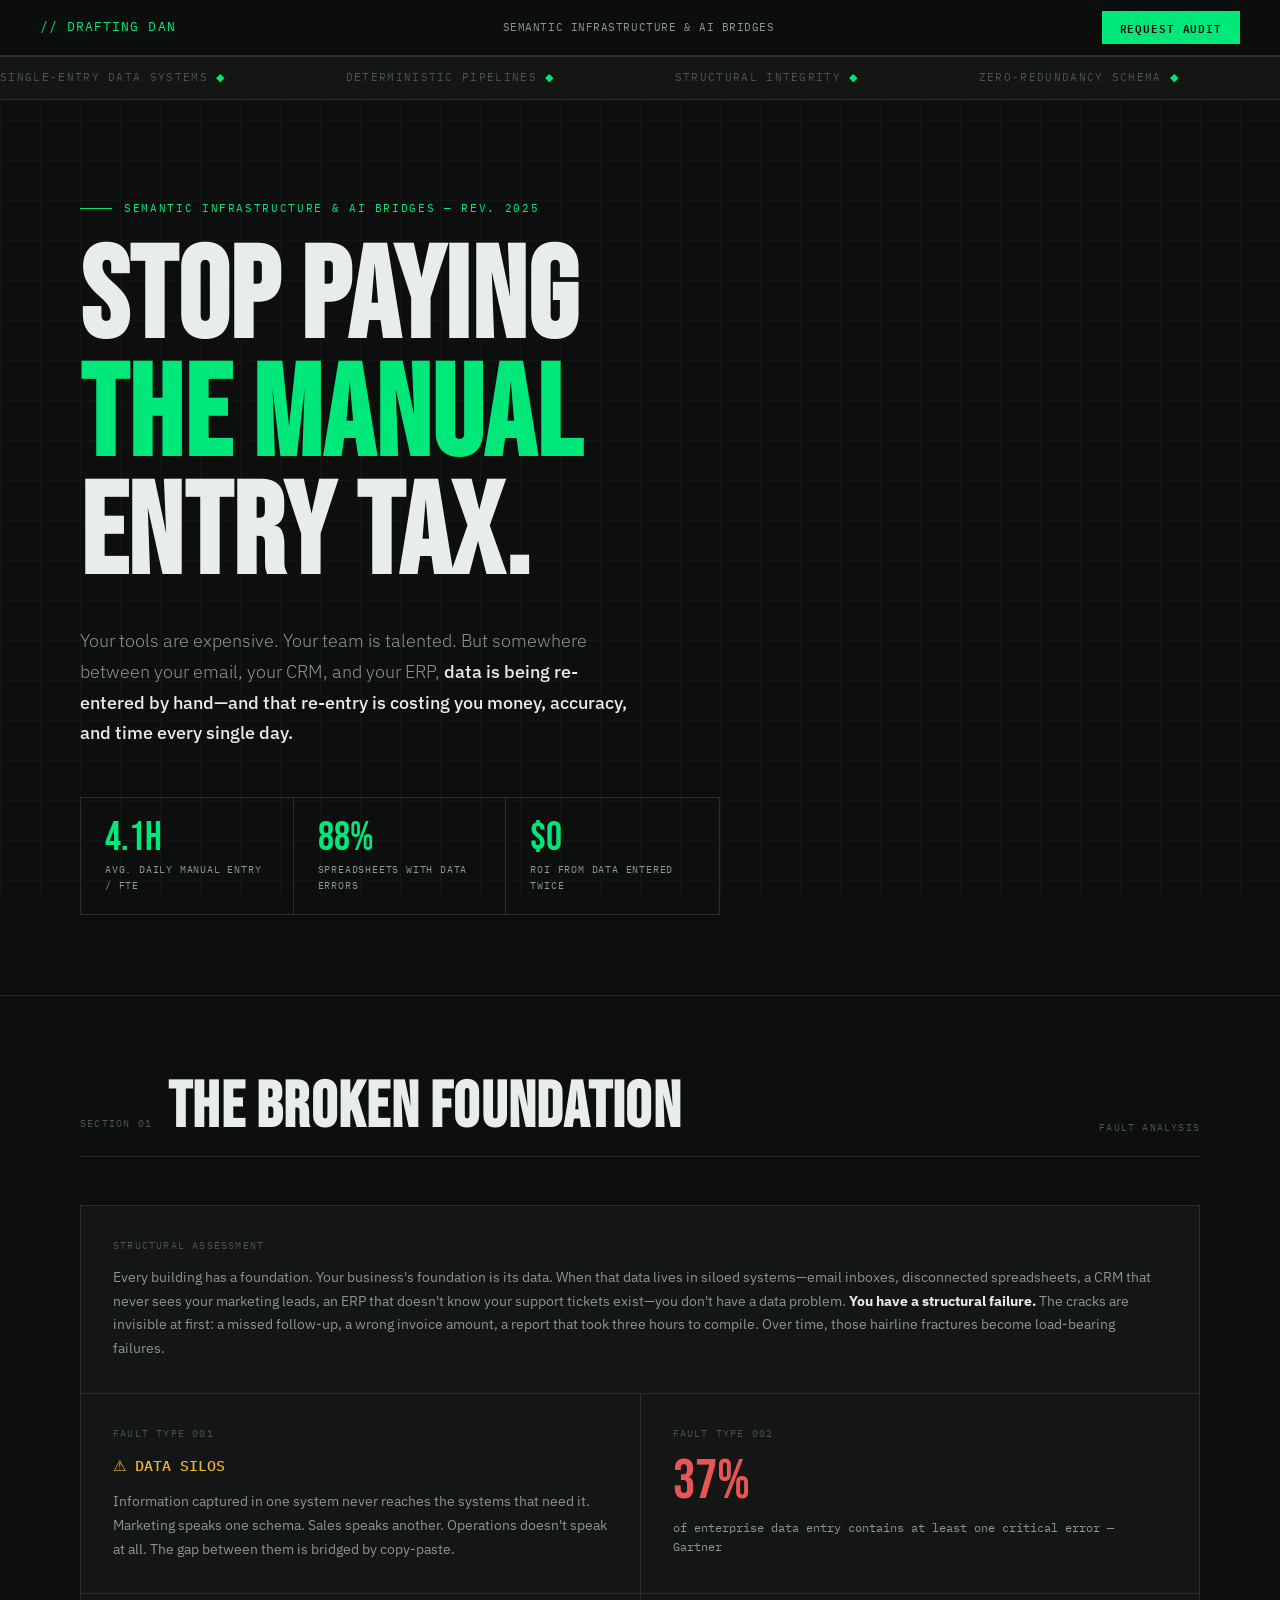
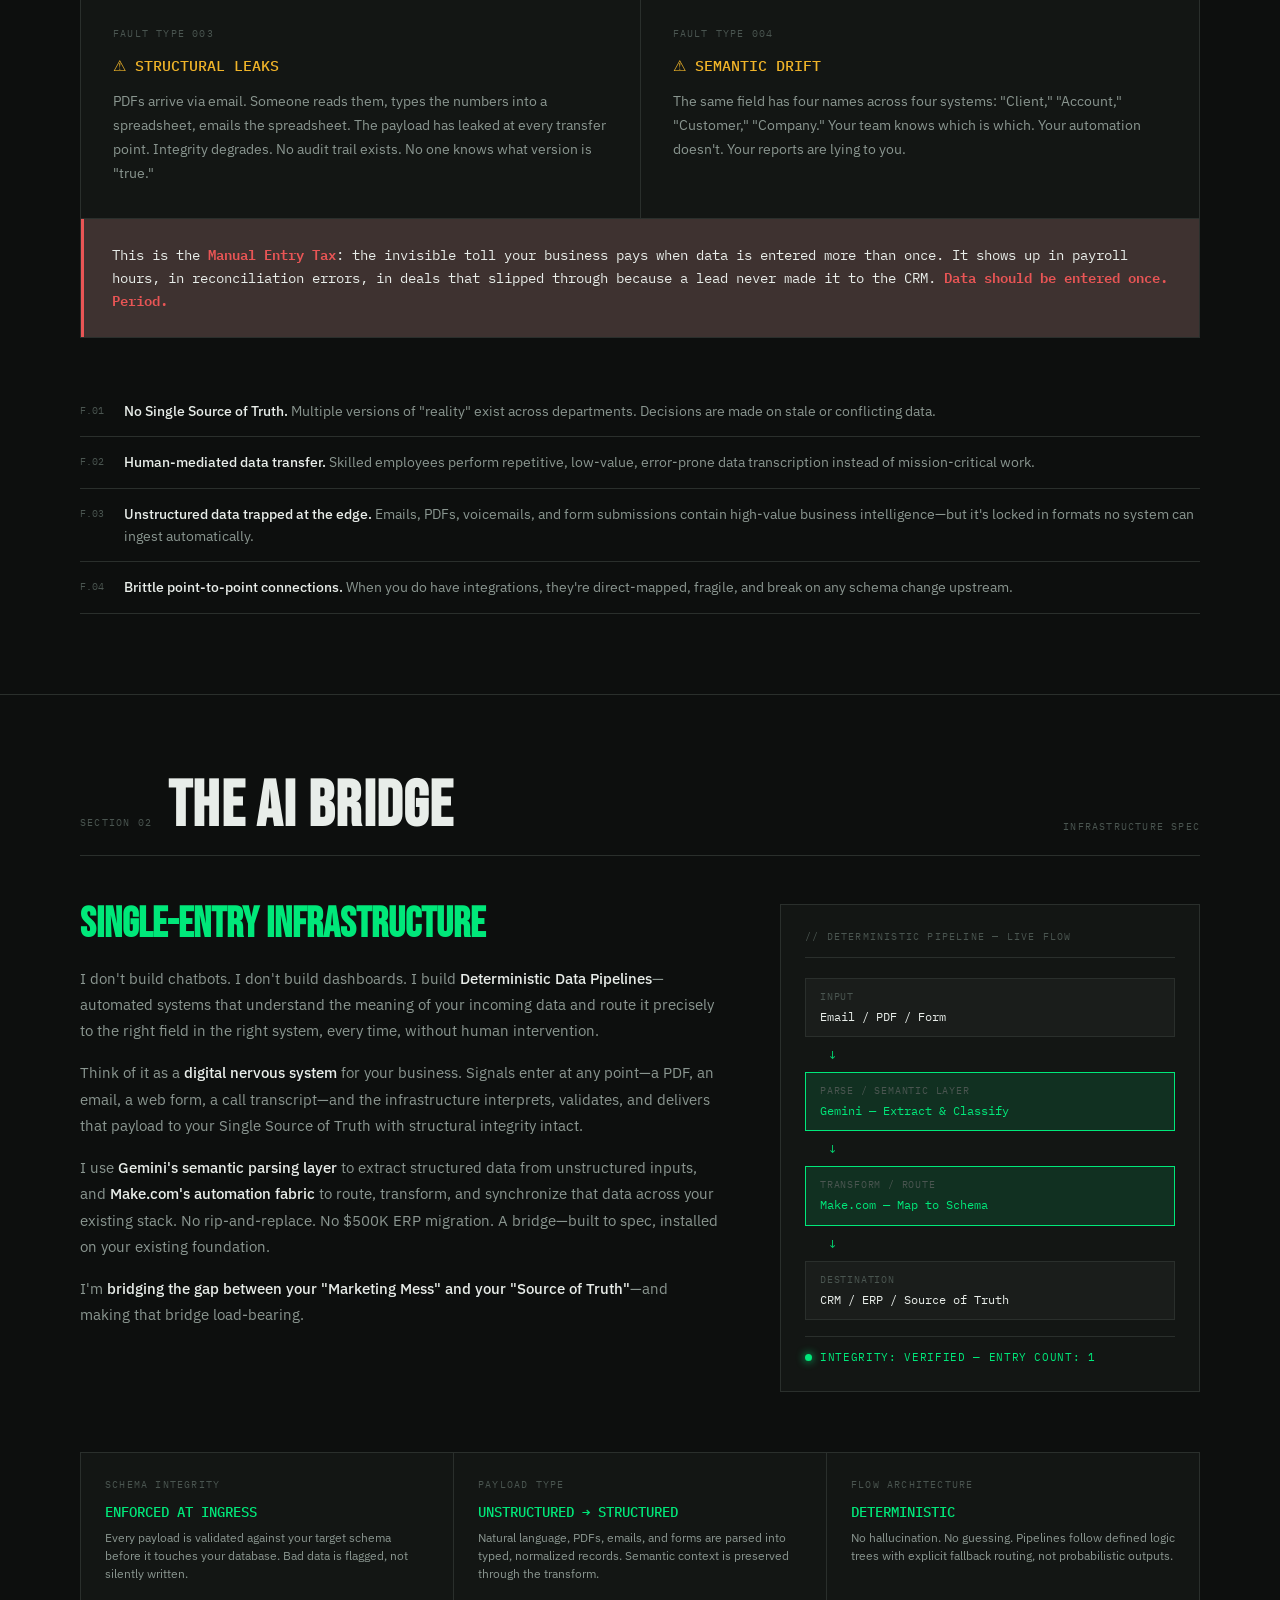
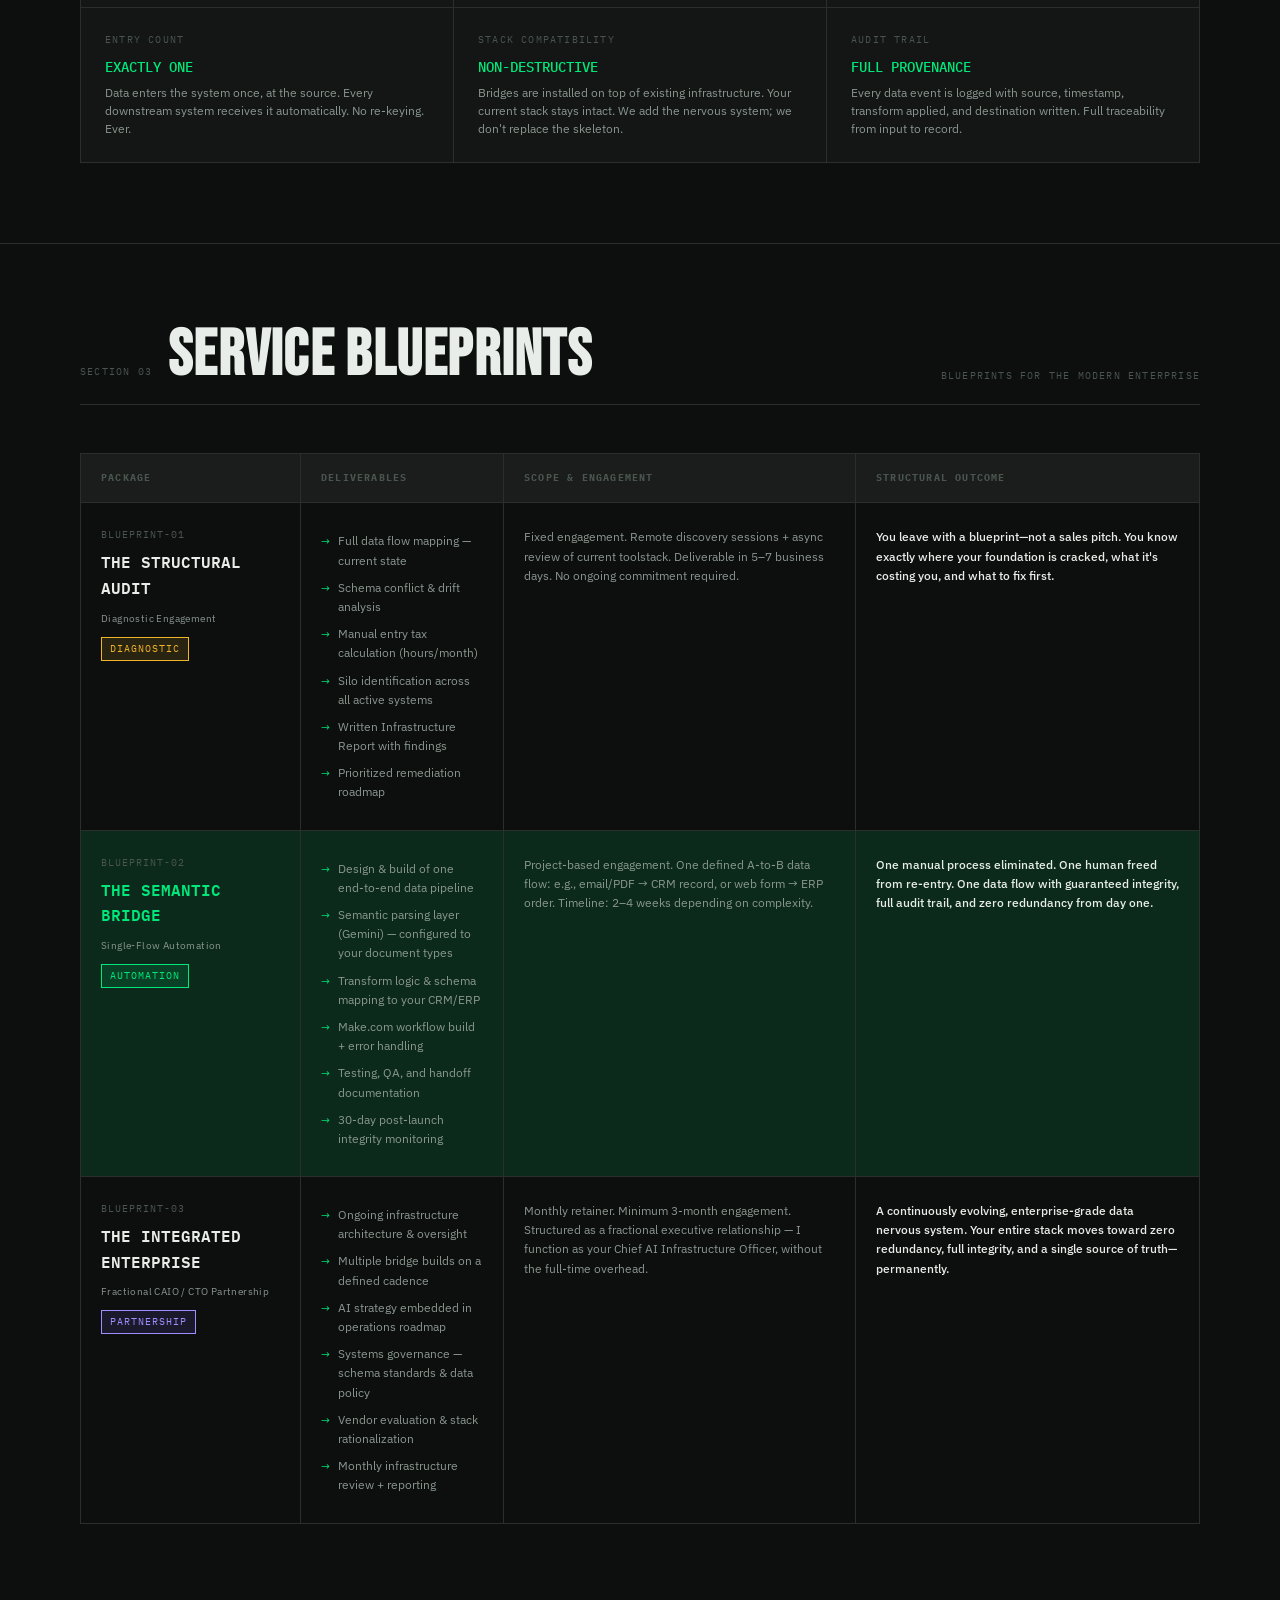
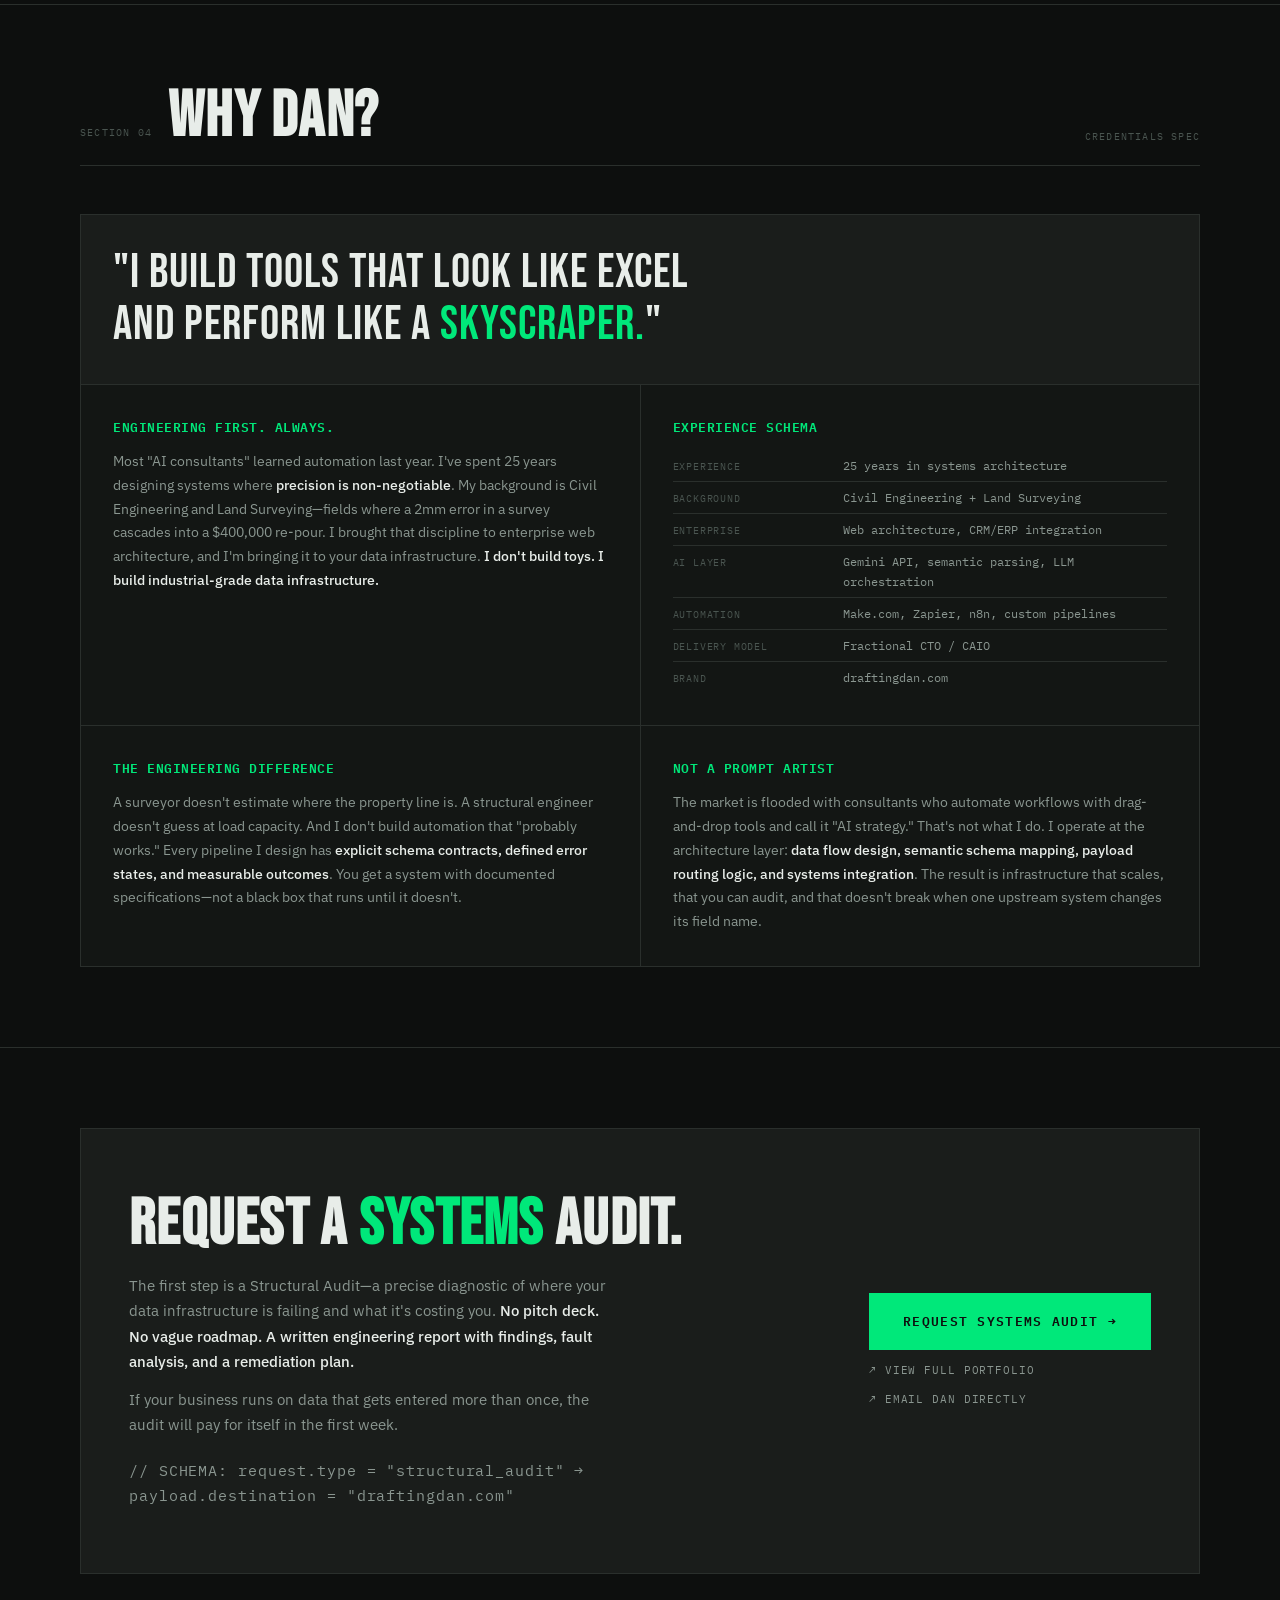
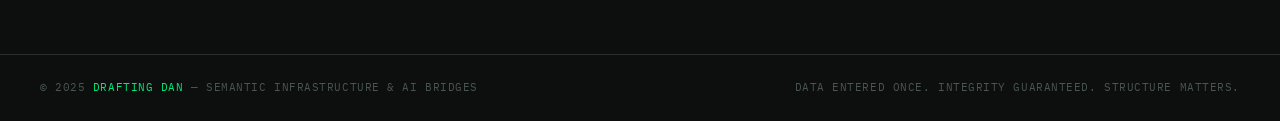
==== ai-bridge/index.html @ 6a518f67 "Added ai bridges page" ====
<!DOCTYPE html>
<html lang="en">

<head>
  <meta charset="UTF-8">
  <meta name="viewport" content="width=device-width, initial-scale=1.0">
  <title>Semantic Infrastructure & AI Bridges — Drafting Dan</title>
  <link rel="preconnect" href="https://fonts.googleapis.com">
  <link
    href="https://fonts.googleapis.com/css2?family=IBM+Plex+Mono:wght@300;400;500;600&family=IBM+Plex+Sans:wght@300;400;500;700&family=Bebas+Neue&display=swap"
    rel="stylesheet">
  <style>
    :root {
      --bg: #0d0f0e;
      --surface: #131614;
      --surface-2: #1a1d1b;
      --border: #2a2f2c;
      --border-bright: #3d4540;
      --ink: #e8ede9;
      --ink-muted: #8a9690;
      --ink-dim: #4a5550;
      --accent: #00e87a;
      --accent-dim: rgba(0, 232, 122, 0.12);
      --accent-mid: rgba(0, 232, 122, 0.25);
      --warn: #f0b429;
      --warn-dim: rgba(240, 180, 41, 0.12);
      --red: #e85555;
      --red-dim: rgba(232, 85, 85, 0.10);
      --grid-line: rgba(42, 47, 44, 0.6);
      --mono: 'IBM Plex Mono', monospace;
      --sans: 'IBM Plex Sans', sans-serif;
      --display: 'Bebas Neue', sans-serif;
    }

    *,
    *::before,
    *::after {
      box-sizing: border-box;
      margin: 0;
      padding: 0;
    }

    html {
      scroll-behavior: smooth;
    }

    body {
      background: var(--bg);
      color: var(--ink);
      font-family: var(--sans);
      font-size: 15px;
      line-height: 1.6;
      overflow-x: hidden;
    }

    /* Grid background */
    body::before {
      content: '';
      position: fixed;
      inset: 0;
      background-image:
        linear-gradient(var(--grid-line) 1px, transparent 1px),
        linear-gradient(90deg, var(--grid-line) 1px, transparent 1px);
      background-size: 40px 40px;
      pointer-events: none;
      z-index: 0;
      opacity: 0.4;
    }

    * {
      position: relative;
      z-index: 1;
    }

    /* NAV */
    nav {
      border-bottom: 1px solid var(--border);
      padding: 0 40px;
      height: 56px;
      display: flex;
      align-items: center;
      justify-content: space-between;
      background: rgba(13, 15, 14, 0.95);
      backdrop-filter: blur(8px);
      position: sticky;
      top: 0;
      z-index: 100;
    }

    .nav-logo {
      font-family: var(--mono);
      font-size: 13px;
      color: var(--accent);
      letter-spacing: 0.08em;
      text-decoration: none;
    }

    .nav-tag {
      font-family: var(--mono);
      font-size: 11px;
      color: var(--ink-muted);
      letter-spacing: 0.05em;
    }

    .nav-cta {
      font-family: var(--mono);
      font-size: 11px;
      font-weight: 600;
      color: var(--bg);
      background: var(--accent);
      padding: 8px 18px;
      text-decoration: none;
      letter-spacing: 0.08em;
      transition: opacity 0.2s;
    }

    .nav-cta:hover {
      opacity: 0.85;
    }

    /* HERO */
    .hero {
      padding: 100px 40px 80px;
      max-width: 1200px;
      margin: 0 auto;
    }

    .hero-eyebrow {
      font-family: var(--mono);
      font-size: 11px;
      color: var(--accent);
      letter-spacing: 0.15em;
      text-transform: uppercase;
      margin-bottom: 24px;
      display: flex;
      align-items: center;
      gap: 12px;
    }

    .hero-eyebrow::before {
      content: '';
      width: 32px;
      height: 1px;
      background: var(--accent);
    }

    .hero-headline {
      font-family: var(--display);
      font-size: clamp(72px, 10vw, 140px);
      line-height: 0.92;
      letter-spacing: 0.01em;
      color: var(--ink);
      margin-bottom: 32px;
    }

    .hero-headline .accent-line {
      color: var(--accent);
      display: block;
    }

    .hero-sub {
      font-family: var(--sans);
      font-size: 18px;
      font-weight: 300;
      color: var(--ink-muted);
      max-width: 560px;
      line-height: 1.7;
      margin-bottom: 48px;
    }

    .hero-sub strong {
      color: var(--ink);
      font-weight: 500;
    }

    .hero-data-strip {
      display: grid;
      grid-template-columns: repeat(3, 1fr);
      border: 1px solid var(--border);
      max-width: 640px;
    }

    .hero-stat {
      padding: 20px 24px;
      border-right: 1px solid var(--border);
    }

    .hero-stat:last-child {
      border-right: none;
    }

    .hero-stat-val {
      font-family: var(--display);
      font-size: 40px;
      color: var(--accent);
      line-height: 1;
      margin-bottom: 4px;
    }

    .hero-stat-label {
      font-family: var(--mono);
      font-size: 10px;
      color: var(--ink-muted);
      letter-spacing: 0.08em;
      text-transform: uppercase;
    }

    /* SECTION HEADERS */
    .section-header {
      display: flex;
      align-items: baseline;
      gap: 16px;
      margin-bottom: 48px;
      padding-bottom: 16px;
      border-bottom: 1px solid var(--border);
    }

    .section-tag {
      font-family: var(--mono);
      font-size: 10px;
      color: var(--ink-dim);
      letter-spacing: 0.12em;
      text-transform: uppercase;
      white-space: nowrap;
    }

    .section-title {
      font-family: var(--display);
      font-size: clamp(36px, 5vw, 64px);
      letter-spacing: 0.02em;
      color: var(--ink);
      line-height: 1;
    }

    /* CONTAINER */
    .container {
      max-width: 1200px;
      margin: 0 auto;
      padding: 80px 40px;
    }

    /* PROBLEM SECTION */
    .problem-grid {
      display: grid;
      grid-template-columns: 1fr 1fr;
      gap: 1px;
      background: var(--border);
      border: 1px solid var(--border);
      margin-bottom: 48px;
    }

    .problem-cell {
      background: var(--surface);
      padding: 32px;
    }

    .problem-cell.full-width {
      grid-column: span 2;
    }

    .cell-label {
      font-family: var(--mono);
      font-size: 10px;
      color: var(--ink-dim);
      letter-spacing: 0.12em;
      text-transform: uppercase;
      margin-bottom: 12px;
    }

    .problem-cell h3 {
      font-family: var(--mono);
      font-size: 15px;
      font-weight: 500;
      color: var(--warn);
      margin-bottom: 12px;
    }

    .problem-cell p {
      font-size: 14px;
      color: var(--ink-muted);
      line-height: 1.7;
    }

    .crack-stat {
      font-family: var(--display);
      font-size: 56px;
      color: var(--red);
      line-height: 1;
      margin-bottom: 8px;
    }

    .crack-desc {
      font-family: var(--mono);
      font-size: 12px;
      color: var(--ink-muted);
    }

    .tax-callout {
      background: var(--red-dim);
      border-left: 3px solid var(--red);
      padding: 24px 28px;
      margin-top: 0;
    }

    .tax-callout p {
      font-family: var(--mono);
      font-size: 14px;
      color: var(--ink);
      line-height: 1.6;
    }

    .tax-callout strong {
      color: var(--red);
      font-weight: 600;
    }

    /* FAULT LIST */
    .fault-list {
      display: flex;
      flex-direction: column;
      gap: 0;
    }

    .fault-item {
      display: grid;
      grid-template-columns: 32px 1fr;
      gap: 12px;
      align-items: start;
      padding: 14px 0;
      border-bottom: 1px solid var(--border);
    }

    .fault-index {
      font-family: var(--mono);
      font-size: 10px;
      color: var(--ink-dim);
      padding-top: 3px;
    }

    .fault-text {
      font-size: 14px;
      color: var(--ink-muted);
    }

    .fault-text strong {
      color: var(--ink);
      font-weight: 500;
    }

    /* SOLUTION SECTION */
    .solution-intro {
      display: grid;
      grid-template-columns: 1fr 420px;
      gap: 60px;
      align-items: start;
      margin-bottom: 60px;
    }

    .solution-intro-text h3 {
      font-family: var(--display);
      font-size: 42px;
      color: var(--accent);
      margin-bottom: 20px;
      line-height: 1;
    }

    .solution-intro-text p {
      font-size: 15px;
      color: var(--ink-muted);
      line-height: 1.75;
      margin-bottom: 16px;
    }

    .solution-intro-text p strong {
      color: var(--ink);
      font-weight: 500;
    }

    /* Pipeline diagram */
    .pipeline-diagram {
      border: 1px solid var(--border);
      background: var(--surface);
      padding: 24px;
    }

    .pipeline-header {
      font-family: var(--mono);
      font-size: 10px;
      color: var(--ink-dim);
      letter-spacing: 0.12em;
      text-transform: uppercase;
      margin-bottom: 20px;
      padding-bottom: 12px;
      border-bottom: 1px solid var(--border);
    }

    .pipeline-step {
      display: flex;
      align-items: center;
      gap: 0;
      margin-bottom: 8px;
    }

    .pipeline-node {
      background: var(--surface-2);
      border: 1px solid var(--border);
      padding: 10px 14px;
      flex: 1;
    }

    .pipeline-node-label {
      font-family: var(--mono);
      font-size: 10px;
      color: var(--ink-dim);
      letter-spacing: 0.08em;
      text-transform: uppercase;
      margin-bottom: 2px;
    }

    .pipeline-node-val {
      font-family: var(--mono);
      font-size: 12px;
      color: var(--ink);
    }

    .pipeline-node.active {
      border-color: var(--accent);
      background: var(--accent-dim);
    }

    .pipeline-node.active .pipeline-node-val {
      color: var(--accent);
    }

    .pipeline-arrow {
      font-family: var(--mono);
      font-size: 12px;
      color: var(--accent);
      padding: 0 8px;
      flex-shrink: 0;
    }

    .pipeline-status {
      margin-top: 16px;
      padding-top: 12px;
      border-top: 1px solid var(--border);
      display: flex;
      align-items: center;
      gap: 8px;
    }

    .status-dot {
      width: 7px;
      height: 7px;
      border-radius: 50%;
      background: var(--accent);
      box-shadow: 0 0 8px var(--accent);
      animation: pulse 2s infinite;
    }

    @keyframes pulse {

      0%,
      100% {
        opacity: 1;
      }

      50% {
        opacity: 0.4;
      }
    }

    .status-text {
      font-family: var(--mono);
      font-size: 11px;
      color: var(--accent);
      letter-spacing: 0.06em;
    }

    /* Tech specs grid */
    .tech-specs {
      display: grid;
      grid-template-columns: repeat(3, 1fr);
      gap: 1px;
      background: var(--border);
      border: 1px solid var(--border);
      margin-top: 40px;
    }

    .spec-cell {
      background: var(--surface);
      padding: 24px;
    }

    .spec-cell-label {
      font-family: var(--mono);
      font-size: 10px;
      color: var(--ink-dim);
      letter-spacing: 0.12em;
      text-transform: uppercase;
      margin-bottom: 8px;
    }

    .spec-cell-val {
      font-family: var(--mono);
      font-size: 14px;
      color: var(--accent);
      margin-bottom: 6px;
      font-weight: 500;
    }

    .spec-cell-desc {
      font-size: 12px;
      color: var(--ink-muted);
      line-height: 1.5;
    }

    /* PACKAGES */
    .packages-table {
      border: 1px solid var(--border);
      width: 100%;
      border-collapse: collapse;
      font-family: var(--mono);
    }

    .packages-thead th {
      background: var(--surface-2);
      padding: 16px 20px;
      text-align: left;
      font-size: 10px;
      letter-spacing: 0.12em;
      text-transform: uppercase;
      color: var(--ink-dim);
      border-bottom: 1px solid var(--border);
      border-right: 1px solid var(--border);
      white-space: nowrap;
    }

    .packages-thead th:last-child {
      border-right: none;
    }

    .pkg-row {
      border-bottom: 1px solid var(--border);
      vertical-align: top;
    }

    .pkg-row:last-child {
      border-bottom: none;
    }

    .pkg-cell {
      padding: 24px 20px;
      border-right: 1px solid var(--border);
      vertical-align: top;
    }

    .pkg-cell:last-child {
      border-right: none;
    }

    .pkg-id {
      font-size: 10px;
      color: var(--ink-dim);
      letter-spacing: 0.1em;
      display: block;
      margin-bottom: 6px;
    }

    .pkg-name {
      font-size: 16px;
      font-weight: 600;
      color: var(--ink);
      display: block;
      margin-bottom: 4px;
    }

    .pkg-subtitle {
      font-size: 10px;
      color: var(--ink-muted);
      font-family: var(--sans);
      letter-spacing: 0.04em;
    }

    .pkg-deliverable {
      font-size: 12px;
      color: var(--ink-muted);
      font-family: var(--sans);
      line-height: 1.6;
    }

    .pkg-deliverable ul {
      list-style: none;
      padding: 0;
    }

    .pkg-deliverable li {
      padding: 4px 0;
      display: flex;
      align-items: baseline;
      gap: 8px;
    }

    .pkg-deliverable li::before {
      content: '→';
      color: var(--accent);
      font-size: 11px;
      flex-shrink: 0;
    }

    .pkg-scope {
      font-size: 12px;
      color: var(--ink-muted);
      font-family: var(--sans);
    }

    .pkg-outcome {
      font-size: 12px;
      color: var(--ink);
      font-family: var(--sans);
      line-height: 1.6;
      font-weight: 500;
    }

    .badge-tier {
      display: inline-block;
      font-size: 10px;
      letter-spacing: 0.1em;
      padding: 3px 8px;
      text-transform: uppercase;
      margin-top: 8px;
    }

    .badge-audit {
      background: var(--warn-dim);
      color: var(--warn);
      border: 1px solid var(--warn);
    }

    .badge-bridge {
      background: var(--accent-dim);
      color: var(--accent);
      border: 1px solid var(--accent);
    }

    .badge-enterprise {
      background: rgba(120, 100, 255, 0.12);
      color: #9d8fff;
      border: 1px solid #9d8fff;
    }

    .pkg-row.highlight-row .pkg-cell {
      background: var(--accent-dim);
    }

    .pkg-row.highlight-row .pkg-name {
      color: var(--accent);
    }

    /* WHY DAN */
    .why-dan-grid {
      display: grid;
      grid-template-columns: 1fr 1fr;
      gap: 1px;
      background: var(--border);
      border: 1px solid var(--border);
      margin-top: 48px;
    }

    .why-cell {
      background: var(--surface);
      padding: 32px;
    }

    .why-cell.wide {
      grid-column: span 2;
      background: var(--surface-2);
    }

    .why-cell h3 {
      font-family: var(--mono);
      font-size: 13px;
      font-weight: 600;
      color: var(--accent);
      margin-bottom: 12px;
      letter-spacing: 0.04em;
    }

    .why-cell p {
      font-size: 14px;
      color: var(--ink-muted);
      line-height: 1.7;
    }

    .why-cell p strong {
      color: var(--ink);
      font-weight: 500;
    }

    .why-cell.wide blockquote {
      font-family: var(--display);
      font-size: clamp(28px, 4vw, 48px);
      color: var(--ink);
      line-height: 1.1;
      letter-spacing: 0.02em;
    }

    .why-cell.wide blockquote span {
      color: var(--accent);
    }

    .credentials-list {
      list-style: none;
      padding: 0;
      margin-top: 8px;
    }

    .credentials-list li {
      font-family: var(--mono);
      font-size: 12px;
      color: var(--ink-muted);
      padding: 6px 0;
      border-bottom: 1px solid var(--border);
      display: flex;
      gap: 10px;
      align-items: baseline;
    }

    .credentials-list li:last-child {
      border-bottom: none;
    }

    .cred-key {
      color: var(--ink-dim);
      width: 160px;
      flex-shrink: 0;
      font-size: 10px;
      letter-spacing: 0.08em;
      text-transform: uppercase;
    }

    /* CTA */
    .cta-section {
      background: var(--surface-2);
      border: 1px solid var(--border);
      padding: 64px 48px;
      display: grid;
      grid-template-columns: 1fr auto;
      gap: 40px;
      align-items: center;
      margin-top: 0;
    }

    .cta-section h2 {
      font-family: var(--display);
      font-size: clamp(40px, 5vw, 72px);
      color: var(--ink);
      line-height: 1;
      letter-spacing: 0.02em;
      margin-bottom: 16px;
    }

    .cta-section h2 span {
      color: var(--accent);
    }

    .cta-section p {
      font-size: 15px;
      color: var(--ink-muted);
      max-width: 480px;
      line-height: 1.7;
    }

    .cta-section p strong {
      color: var(--ink);
      font-weight: 500;
    }

    .cta-block {
      display: flex;
      flex-direction: column;
      gap: 12px;
      align-items: flex-start;
      flex-shrink: 0;
    }

    .btn-primary {
      font-family: var(--mono);
      font-size: 13px;
      font-weight: 600;
      letter-spacing: 0.1em;
      text-transform: uppercase;
      color: var(--bg);
      background: var(--accent);
      padding: 16px 32px;
      text-decoration: none;
      display: inline-block;
      border: 2px solid var(--accent);
      transition: all 0.2s;
      white-space: nowrap;
    }

    .btn-primary:hover {
      background: transparent;
      color: var(--accent);
    }

    .btn-secondary {
      font-family: var(--mono);
      font-size: 11px;
      color: var(--ink-muted);
      text-decoration: none;
      letter-spacing: 0.08em;
      display: flex;
      align-items: center;
      gap: 6px;
      transition: color 0.2s;
    }

    .btn-secondary:hover {
      color: var(--ink);
    }

    .cta-schema {
      font-family: var(--mono);
      font-size: 10px;
      color: var(--ink-dim);
      letter-spacing: 0.06em;
      margin-top: 8px;
    }

    /* FOOTER */
    footer {
      border-top: 1px solid var(--border);
      padding: 24px 40px;
      display: flex;
      justify-content: space-between;
      align-items: center;
    }

    footer p {
      font-family: var(--mono);
      font-size: 11px;
      color: var(--ink-dim);
      letter-spacing: 0.05em;
    }

    footer a {
      color: var(--accent);
      text-decoration: none;
    }

    /* DIVIDER */
    .rule {
      border: none;
      border-top: 1px solid var(--border);
      margin: 0;
    }

    /* SECTION accent mark */
    .section-num {
      font-family: var(--mono);
      font-size: 10px;
      color: var(--ink-dim);
      letter-spacing: 0.12em;
      position: absolute;
      right: 0;
      bottom: 20px;
    }

    /* MARQUEE */
    .marquee-wrap {
      border-top: 1px solid var(--border);
      border-bottom: 1px solid var(--border);
      overflow: hidden;
      padding: 12px 0;
      background: var(--surface);
    }

    .marquee-track {
      display: flex;
      gap: 60px;
      animation: marquee 24s linear infinite;
      white-space: nowrap;
    }

    .marquee-item {
      font-family: var(--mono);
      font-size: 11px;
      color: var(--ink-dim);
      letter-spacing: 0.12em;
      text-transform: uppercase;
      flex-shrink: 0;
    }

    .marquee-item span {
      color: var(--accent);
      margin-right: 60px;
    }

    @keyframes marquee {
      0% {
        transform: translateX(0);
      }

      100% {
        transform: translateX(-50%);
      }
    }

    /* RESPONSIVE */
    @media (max-width: 900px) {
      nav {
        padding: 0 20px;
      }

      .hero {
        padding: 60px 20px 60px;
      }

      .container {
        padding: 60px 20px;
      }

      .hero-headline {
        font-size: 72px;
      }

      .problem-grid {
        grid-template-columns: 1fr;
      }

      .problem-cell.full-width {
        grid-column: span 1;
      }

      .solution-intro {
        grid-template-columns: 1fr;
      }

      .tech-specs {
        grid-template-columns: 1fr;
      }

      .why-dan-grid {
        grid-template-columns: 1fr;
      }

      .why-cell.wide {
        grid-column: span 1;
      }

      .cta-section {
        grid-template-columns: 1fr;
      }

      .packages-table {
        font-size: 11px;
      }

      .pkg-cell {
        padding: 16px 12px;
      }

      footer {
        flex-direction: column;
        gap: 8px;
        text-align: center;
      }

      .hero-data-strip {
        grid-template-columns: 1fr;
      }

      .hero-stat {
        border-right: none;
        border-bottom: 1px solid var(--border);
      }

      .hero-stat:last-child {
        border-bottom: none;
      }
    }

    /* Entry animations */
    .fade-in {
      opacity: 0;
      transform: translateY(16px);
      animation: fadeUp 0.6s ease forwards;
    }

    @keyframes fadeUp {
      to {
        opacity: 1;
        transform: translateY(0);
      }
    }

    .delay-1 {
      animation-delay: 0.1s;
    }

    .delay-2 {
      animation-delay: 0.2s;
    }

    .delay-3 {
      animation-delay: 0.3s;
    }

    .delay-4 {
      animation-delay: 0.4s;
    }
  </style>
</head>

<body>

  <!-- NAV -->
  <nav>
    <a href="https://www.draftingdan.com" class="nav-logo">// DRAFTING DAN</a>
    <span class="nav-tag">SEMANTIC INFRASTRUCTURE &amp; AI BRIDGES</span>
    <a href="#audit" class="nav-cta">REQUEST AUDIT</a>
  </nav>

  <!-- MARQUEE -->
  <div class="marquee-wrap">
    <div class="marquee-track">
      <span class="marquee-item">SINGLE-ENTRY DATA SYSTEMS <span>◆</span></span>
      <span class="marquee-item">DETERMINISTIC PIPELINES <span>◆</span></span>
      <span class="marquee-item">STRUCTURAL INTEGRITY <span>◆</span></span>
      <span class="marquee-item">ZERO-REDUNDANCY SCHEMA <span>◆</span></span>
      <span class="marquee-item">AI BRIDGES <span>◆</span></span>
      <span class="marquee-item">PAYLOAD ROUTING <span>◆</span></span>
      <span class="marquee-item">BLUEPRINTS FOR THE MODERN ENTERPRISE <span>◆</span></span>
      <span class="marquee-item">SINGLE-ENTRY DATA SYSTEMS <span>◆</span></span>
      <span class="marquee-item">DETERMINISTIC PIPELINES <span>◆</span></span>
      <span class="marquee-item">STRUCTURAL INTEGRITY <span>◆</span></span>
      <span class="marquee-item">ZERO-REDUNDANCY SCHEMA <span>◆</span></span>
      <span class="marquee-item">AI BRIDGES <span>◆</span></span>
      <span class="marquee-item">PAYLOAD ROUTING <span>◆</span></span>
      <span class="marquee-item">BLUEPRINTS FOR THE MODERN ENTERPRISE <span>◆</span></span>
    </div>
  </div>

  <!-- HERO -->
  <section class="hero">
    <p class="hero-eyebrow fade-in">SEMANTIC INFRASTRUCTURE &amp; AI BRIDGES — REV. 2025</p>
    <h1 class="hero-headline fade-in delay-1">
      STOP PAYING<br>
      <span class="accent-line">THE MANUAL</span>
      ENTRY TAX.
    </h1>
    <p class="hero-sub fade-in delay-2">
      Your tools are expensive. Your team is talented. But somewhere between your email, your CRM, and your ERP,
      <strong>data is being re-entered by hand—and that re-entry is costing you money, accuracy, and time every single
        day.</strong>
    </p>
    <div class="hero-data-strip fade-in delay-3">
      <div class="hero-stat">
        <div class="hero-stat-val">4.1H</div>
        <div class="hero-stat-label">Avg. Daily Manual Entry / FTE</div>
      </div>
      <div class="hero-stat">
        <div class="hero-stat-val">88%</div>
        <div class="hero-stat-label">Spreadsheets with Data Errors</div>
      </div>
      <div class="hero-stat">
        <div class="hero-stat-val">$0</div>
        <div class="hero-stat-label">ROI from Data Entered Twice</div>
      </div>
    </div>
  </section>

  <hr class="rule">

  <!-- PROBLEM SECTION -->
  <section class="container">
    <div class="section-header">
      <span class="section-tag">SECTION 01</span>
      <h2 class="section-title">THE BROKEN FOUNDATION</h2>
      <span class="section-num">FAULT ANALYSIS</span>
    </div>

    <div class="problem-grid">
      <div class="problem-cell full-width">
        <div class="cell-label">STRUCTURAL ASSESSMENT</div>
        <p>Every building has a foundation. Your business's foundation is its data. When that data lives in siloed
          systems—email inboxes, disconnected spreadsheets, a CRM that never sees your marketing leads, an ERP that
          doesn't know your support tickets exist—you don't have a data problem. <strong style="color:var(--ink)">You
            have a structural failure.</strong> The cracks are invisible at first: a missed follow-up, a wrong invoice
          amount, a report that took three hours to compile. Over time, those hairline fractures become load-bearing
          failures.</p>
      </div>

      <div class="problem-cell">
        <div class="cell-label">FAULT TYPE 001</div>
        <h3>⚠ DATA SILOS</h3>
        <p>Information captured in one system never reaches the systems that need it. Marketing speaks one schema. Sales
          speaks another. Operations doesn't speak at all. The gap between them is bridged by copy-paste.</p>
      </div>

      <div class="problem-cell">
        <div class="cell-label">FAULT TYPE 002</div>
        <div class="crack-stat">37%</div>
        <div class="crack-desc">of enterprise data entry contains at least one critical error — Gartner</div>
      </div>

      <div class="problem-cell">
        <div class="cell-label">FAULT TYPE 003</div>
        <h3>⚠ STRUCTURAL LEAKS</h3>
        <p>PDFs arrive via email. Someone reads them, types the numbers into a spreadsheet, emails the spreadsheet. The
          payload has leaked at every transfer point. Integrity degrades. No audit trail exists. No one knows what
          version is "true."</p>
      </div>

      <div class="problem-cell">
        <div class="cell-label">FAULT TYPE 004</div>
        <h3>⚠ SEMANTIC DRIFT</h3>
        <p>The same field has four names across four systems: "Client," "Account," "Customer," "Company." Your team
          knows which is which. Your automation doesn't. Your reports are lying to you.</p>
      </div>

      <div class="problem-cell full-width tax-callout">
        <p>This is the <strong>Manual Entry Tax</strong>: the invisible toll your business pays when data is entered
          more than once. It shows up in payroll hours, in reconciliation errors, in deals that slipped through because
          a lead never made it to the CRM. <strong>Data should be entered once. Period.</strong></p>
      </div>
    </div>

    <div class="fault-list">
      <div class="fault-item">
        <span class="fault-index">F.01</span>
        <p class="fault-text"><strong>No Single Source of Truth.</strong> Multiple versions of "reality" exist across
          departments. Decisions are made on stale or conflicting data.</p>
      </div>
      <div class="fault-item">
        <span class="fault-index">F.02</span>
        <p class="fault-text"><strong>Human-mediated data transfer.</strong> Skilled employees perform repetitive,
          low-value, error-prone data transcription instead of mission-critical work.</p>
      </div>
      <div class="fault-item">
        <span class="fault-index">F.03</span>
        <p class="fault-text"><strong>Unstructured data trapped at the edge.</strong> Emails, PDFs, voicemails, and form
          submissions contain high-value business intelligence—but it's locked in formats no system can ingest
          automatically.</p>
      </div>
      <div class="fault-item">
        <span class="fault-index">F.04</span>
        <p class="fault-text"><strong>Brittle point-to-point connections.</strong> When you do have integrations,
          they're direct-mapped, fragile, and break on any schema change upstream.</p>
      </div>
    </div>
  </section>

  <hr class="rule">

  <!-- SOLUTION SECTION -->
  <section class="container">
    <div class="section-header">
      <span class="section-tag">SECTION 02</span>
      <h2 class="section-title">THE AI BRIDGE</h2>
      <span class="section-num">INFRASTRUCTURE SPEC</span>
    </div>

    <div class="solution-intro">
      <div class="solution-intro-text">
        <h3>SINGLE-ENTRY INFRASTRUCTURE</h3>
        <p>I don't build chatbots. I don't build dashboards. I build <strong>Deterministic Data
            Pipelines</strong>—automated systems that understand the meaning of your incoming data and route it
          precisely to the right field in the right system, every time, without human intervention.</p>
        <p>Think of it as a <strong>digital nervous system</strong> for your business. Signals enter at any point—a PDF,
          an email, a web form, a call transcript—and the infrastructure interprets, validates, and delivers that
          payload to your Single Source of Truth with structural integrity intact.</p>
        <p>I use <strong>Gemini's semantic parsing layer</strong> to extract structured data from unstructured inputs,
          and <strong>Make.com's automation fabric</strong> to route, transform, and synchronize that data across your
          existing stack. No rip-and-replace. No $500K ERP migration. A bridge—built to spec, installed on your existing
          foundation.</p>
        <p>I'm <strong>bridging the gap between your "Marketing Mess" and your "Source of Truth"</strong>—and making
          that bridge load-bearing.</p>
      </div>

      <div class="pipeline-diagram">
        <div class="pipeline-header">// DETERMINISTIC PIPELINE — LIVE FLOW</div>

        <div class="pipeline-step">
          <div class="pipeline-node">
            <div class="pipeline-node-label">INPUT</div>
            <div class="pipeline-node-val">Email / PDF / Form</div>
          </div>
        </div>
        <div class="pipeline-step">
          <div class="pipeline-arrow" style="padding-left:24px">↓</div>
        </div>
        <div class="pipeline-step">
          <div class="pipeline-node active">
            <div class="pipeline-node-label">PARSE / SEMANTIC LAYER</div>
            <div class="pipeline-node-val">Gemini — Extract &amp; Classify</div>
          </div>
        </div>
        <div class="pipeline-step">
          <div class="pipeline-arrow" style="padding-left:24px">↓</div>
        </div>
        <div class="pipeline-step">
          <div class="pipeline-node active">
            <div class="pipeline-node-label">TRANSFORM / ROUTE</div>
            <div class="pipeline-node-val">Make.com — Map to Schema</div>
          </div>
        </div>
        <div class="pipeline-step">
          <div class="pipeline-arrow" style="padding-left:24px">↓</div>
        </div>
        <div class="pipeline-step">
          <div class="pipeline-node">
            <div class="pipeline-node-label">DESTINATION</div>
            <div class="pipeline-node-val">CRM / ERP / Source of Truth</div>
          </div>
        </div>
        <div class="pipeline-status">
          <div class="status-dot"></div>
          <span class="status-text">INTEGRITY: VERIFIED — ENTRY COUNT: 1</span>
        </div>
      </div>
    </div>

    <div class="tech-specs">
      <div class="spec-cell">
        <div class="spec-cell-label">SCHEMA INTEGRITY</div>
        <div class="spec-cell-val">ENFORCED AT INGRESS</div>
        <div class="spec-cell-desc">Every payload is validated against your target schema before it touches your
          database. Bad data is flagged, not silently written.</div>
      </div>
      <div class="spec-cell">
        <div class="spec-cell-label">PAYLOAD TYPE</div>
        <div class="spec-cell-val">UNSTRUCTURED → STRUCTURED</div>
        <div class="spec-cell-desc">Natural language, PDFs, emails, and forms are parsed into typed, normalized records.
          Semantic context is preserved through the transform.</div>
      </div>
      <div class="spec-cell">
        <div class="spec-cell-label">FLOW ARCHITECTURE</div>
        <div class="spec-cell-val">DETERMINISTIC</div>
        <div class="spec-cell-desc">No hallucination. No guessing. Pipelines follow defined logic trees with explicit
          fallback routing, not probabilistic outputs.</div>
      </div>
      <div class="spec-cell">
        <div class="spec-cell-label">ENTRY COUNT</div>
        <div class="spec-cell-val" style="color:var(--accent)">EXACTLY ONE</div>
        <div class="spec-cell-desc">Data enters the system once, at the source. Every downstream system receives it
          automatically. No re-keying. Ever.</div>
      </div>
      <div class="spec-cell">
        <div class="spec-cell-label">STACK COMPATIBILITY</div>
        <div class="spec-cell-val">NON-DESTRUCTIVE</div>
        <div class="spec-cell-desc">Bridges are installed on top of existing infrastructure. Your current stack stays
          intact. We add the nervous system; we don't replace the skeleton.</div>
      </div>
      <div class="spec-cell">
        <div class="spec-cell-label">AUDIT TRAIL</div>
        <div class="spec-cell-val">FULL PROVENANCE</div>
        <div class="spec-cell-desc">Every data event is logged with source, timestamp, transform applied, and
          destination written. Full traceability from input to record.</div>
      </div>
    </div>
  </section>

  <hr class="rule">

  <!-- PACKAGES -->
  <section class="container">
    <div class="section-header">
      <span class="section-tag">SECTION 03</span>
      <h2 class="section-title">SERVICE BLUEPRINTS</h2>
      <span class="section-num">BLUEPRINTS FOR THE MODERN ENTERPRISE</span>
    </div>

    <table class="packages-table">
      <thead class="packages-thead">
        <tr>
          <th style="width:220px">PACKAGE</th>
          <th>DELIVERABLES</th>
          <th>SCOPE &amp; ENGAGEMENT</th>
          <th>STRUCTURAL OUTCOME</th>
        </tr>
      </thead>
      <tbody>

        <!-- Tier 1 -->
        <tr class="pkg-row">
          <td class="pkg-cell">
            <span class="pkg-id">BLUEPRINT-01</span>
            <span class="pkg-name">THE STRUCTURAL AUDIT</span>
            <span class="pkg-subtitle">Diagnostic Engagement</span>
            <div><span class="badge-tier badge-audit">DIAGNOSTIC</span></div>
          </td>
          <td class="pkg-cell">
            <div class="pkg-deliverable">
              <ul>
                <li>Full data flow mapping — current state</li>
                <li>Schema conflict &amp; drift analysis</li>
                <li>Manual entry tax calculation (hours/month)</li>
                <li>Silo identification across all active systems</li>
                <li>Written Infrastructure Report with findings</li>
                <li>Prioritized remediation roadmap</li>
              </ul>
            </div>
          </td>
          <td class="pkg-cell">
            <div class="pkg-scope">
              Fixed engagement. Remote discovery sessions + async review of current toolstack. Deliverable in 5–7
              business days. No ongoing commitment required.
            </div>
          </td>
          <td class="pkg-cell">
            <div class="pkg-outcome">
              You leave with a blueprint—not a sales pitch. You know exactly where your foundation is cracked, what it's
              costing you, and what to fix first.
            </div>
          </td>
        </tr>

        <!-- Tier 2 — highlighted -->
        <tr class="pkg-row highlight-row">
          <td class="pkg-cell">
            <span class="pkg-id">BLUEPRINT-02</span>
            <span class="pkg-name">THE SEMANTIC BRIDGE</span>
            <span class="pkg-subtitle">Single-Flow Automation</span>
            <div><span class="badge-tier badge-bridge">AUTOMATION</span></div>
          </td>
          <td class="pkg-cell">
            <div class="pkg-deliverable">
              <ul>
                <li>Design &amp; build of one end-to-end data pipeline</li>
                <li>Semantic parsing layer (Gemini) — configured to your document types</li>
                <li>Transform logic &amp; schema mapping to your CRM/ERP</li>
                <li>Make.com workflow build + error handling</li>
                <li>Testing, QA, and handoff documentation</li>
                <li>30-day post-launch integrity monitoring</li>
              </ul>
            </div>
          </td>
          <td class="pkg-cell">
            <div class="pkg-scope">
              Project-based engagement. One defined A-to-B data flow: e.g., email/PDF → CRM record, or web form → ERP
              order. Timeline: 2–4 weeks depending on complexity.
            </div>
          </td>
          <td class="pkg-cell">
            <div class="pkg-outcome">
              One manual process eliminated. One human freed from re-entry. One data flow with guaranteed integrity,
              full audit trail, and zero redundancy from day one.
            </div>
          </td>
        </tr>

        <!-- Tier 3 -->
        <tr class="pkg-row">
          <td class="pkg-cell">
            <span class="pkg-id">BLUEPRINT-03</span>
            <span class="pkg-name">THE INTEGRATED ENTERPRISE</span>
            <span class="pkg-subtitle">Fractional CAIO / CTO Partnership</span>
            <div><span class="badge-tier badge-enterprise">PARTNERSHIP</span></div>
          </td>
          <td class="pkg-cell">
            <div class="pkg-deliverable">
              <ul>
                <li>Ongoing infrastructure architecture &amp; oversight</li>
                <li>Multiple bridge builds on a defined cadence</li>
                <li>AI strategy embedded in operations roadmap</li>
                <li>Systems governance — schema standards &amp; data policy</li>
                <li>Vendor evaluation &amp; stack rationalization</li>
                <li>Monthly infrastructure review + reporting</li>
              </ul>
            </div>
          </td>
          <td class="pkg-cell">
            <div class="pkg-scope">
              Monthly retainer. Minimum 3-month engagement. Structured as a fractional executive relationship — I
              function as your Chief AI Infrastructure Officer, without the full-time overhead.
            </div>
          </td>
          <td class="pkg-cell">
            <div class="pkg-outcome">
              A continuously evolving, enterprise-grade data nervous system. Your entire stack moves toward zero
              redundancy, full integrity, and a single source of truth—permanently.
            </div>
          </td>
        </tr>

      </tbody>
    </table>
  </section>

  <hr class="rule">

  <!-- WHY DAN -->
  <section class="container">
    <div class="section-header">
      <span class="section-tag">SECTION 04</span>
      <h2 class="section-title">WHY DAN?</h2>
      <span class="section-num">CREDENTIALS SPEC</span>
    </div>

    <div class="why-dan-grid">
      <div class="why-cell wide">
        <blockquote>"I build tools that look like Excel<br>and perform like a <span>skyscraper.</span>"</blockquote>
      </div>

      <div class="why-cell">
        <h3>ENGINEERING FIRST. ALWAYS.</h3>
        <p>Most "AI consultants" learned automation last year. I've spent 25 years designing systems where
          <strong>precision is non-negotiable</strong>. My background is Civil Engineering and Land Surveying—fields
          where a 2mm error in a survey cascades into a $400,000 re-pour. I brought that discipline to enterprise web
          architecture, and I'm bringing it to your data infrastructure. <strong>I don't build toys. I build
            industrial-grade data infrastructure.</strong></p>
      </div>

      <div class="why-cell">
        <h3>EXPERIENCE SCHEMA</h3>
        <ul class="credentials-list">
          <li><span class="cred-key">EXPERIENCE</span> 25 years in systems architecture</li>
          <li><span class="cred-key">BACKGROUND</span> Civil Engineering + Land Surveying</li>
          <li><span class="cred-key">ENTERPRISE</span> Web architecture, CRM/ERP integration</li>
          <li><span class="cred-key">AI LAYER</span> Gemini API, semantic parsing, LLM orchestration</li>
          <li><span class="cred-key">AUTOMATION</span> Make.com, Zapier, n8n, custom pipelines</li>
          <li><span class="cred-key">DELIVERY MODEL</span> Fractional CTO / CAIO</li>
          <li><span class="cred-key">BRAND</span> draftingdan.com</li>
        </ul>
      </div>

      <div class="why-cell">
        <h3>THE ENGINEERING DIFFERENCE</h3>
        <p>A surveyor doesn't estimate where the property line is. A structural engineer doesn't guess at load capacity.
          And I don't build automation that "probably works." Every pipeline I design has <strong>explicit schema
            contracts, defined error states, and measurable outcomes</strong>. You get a system with documented
          specifications—not a black box that runs until it doesn't.</p>
      </div>

      <div class="why-cell">
        <h3>NOT A PROMPT ARTIST</h3>
        <p>The market is flooded with consultants who automate workflows with drag-and-drop tools and call it "AI
          strategy." That's not what I do. I operate at the architecture layer: <strong>data flow design, semantic
            schema mapping, payload routing logic, and systems integration</strong>. The result is infrastructure that
          scales, that you can audit, and that doesn't break when one upstream system changes its field name.</p>
      </div>
    </div>
  </section>

  <hr class="rule">

  <!-- CTA -->
  <section class="container" id="audit">
    <div class="cta-section">
      <div>
        <h2>REQUEST A <span>SYSTEMS</span> AUDIT.</h2>
        <p>The first step is a Structural Audit—a precise diagnostic of where your data infrastructure is failing and
          what it's costing you. <strong>No pitch deck. No vague roadmap. A written engineering report with findings,
            fault analysis, and a remediation plan.</strong></p>
        <p style="margin-top:12px">If your business runs on data that gets entered more than once, the audit will pay
          for itself in the first week.</p>
        <p class="cta-schema" style="margin-top:20px">// SCHEMA: request.type = "structural_audit" → payload.destination
          = "draftingdan.com"</p>
      </div>
      <div class="cta-block">
        <a href="mailto:inquiry@draftingdan.com" class="btn-primary">REQUEST SYSTEMS AUDIT →</a>
        <a href="https://www.draftingdan.com" class="btn-secondary">↗ VIEW FULL PORTFOLIO</a>
        <a href="mailto:daniel@draftingdan.com" class="btn-secondary">↗ EMAIL DAN DIRECTLY</a>
      </div>
    </div>
  </section>

  <!-- FOOTER -->
  <footer>
    <p>© 2025 <a href="https://www.draftingdan.com">DRAFTING DAN</a> — SEMANTIC INFRASTRUCTURE &amp; AI BRIDGES</p>
    <p>DATA ENTERED ONCE. INTEGRITY GUARANTEED. STRUCTURE MATTERS.</p>
  </footer>

</body>

</html>
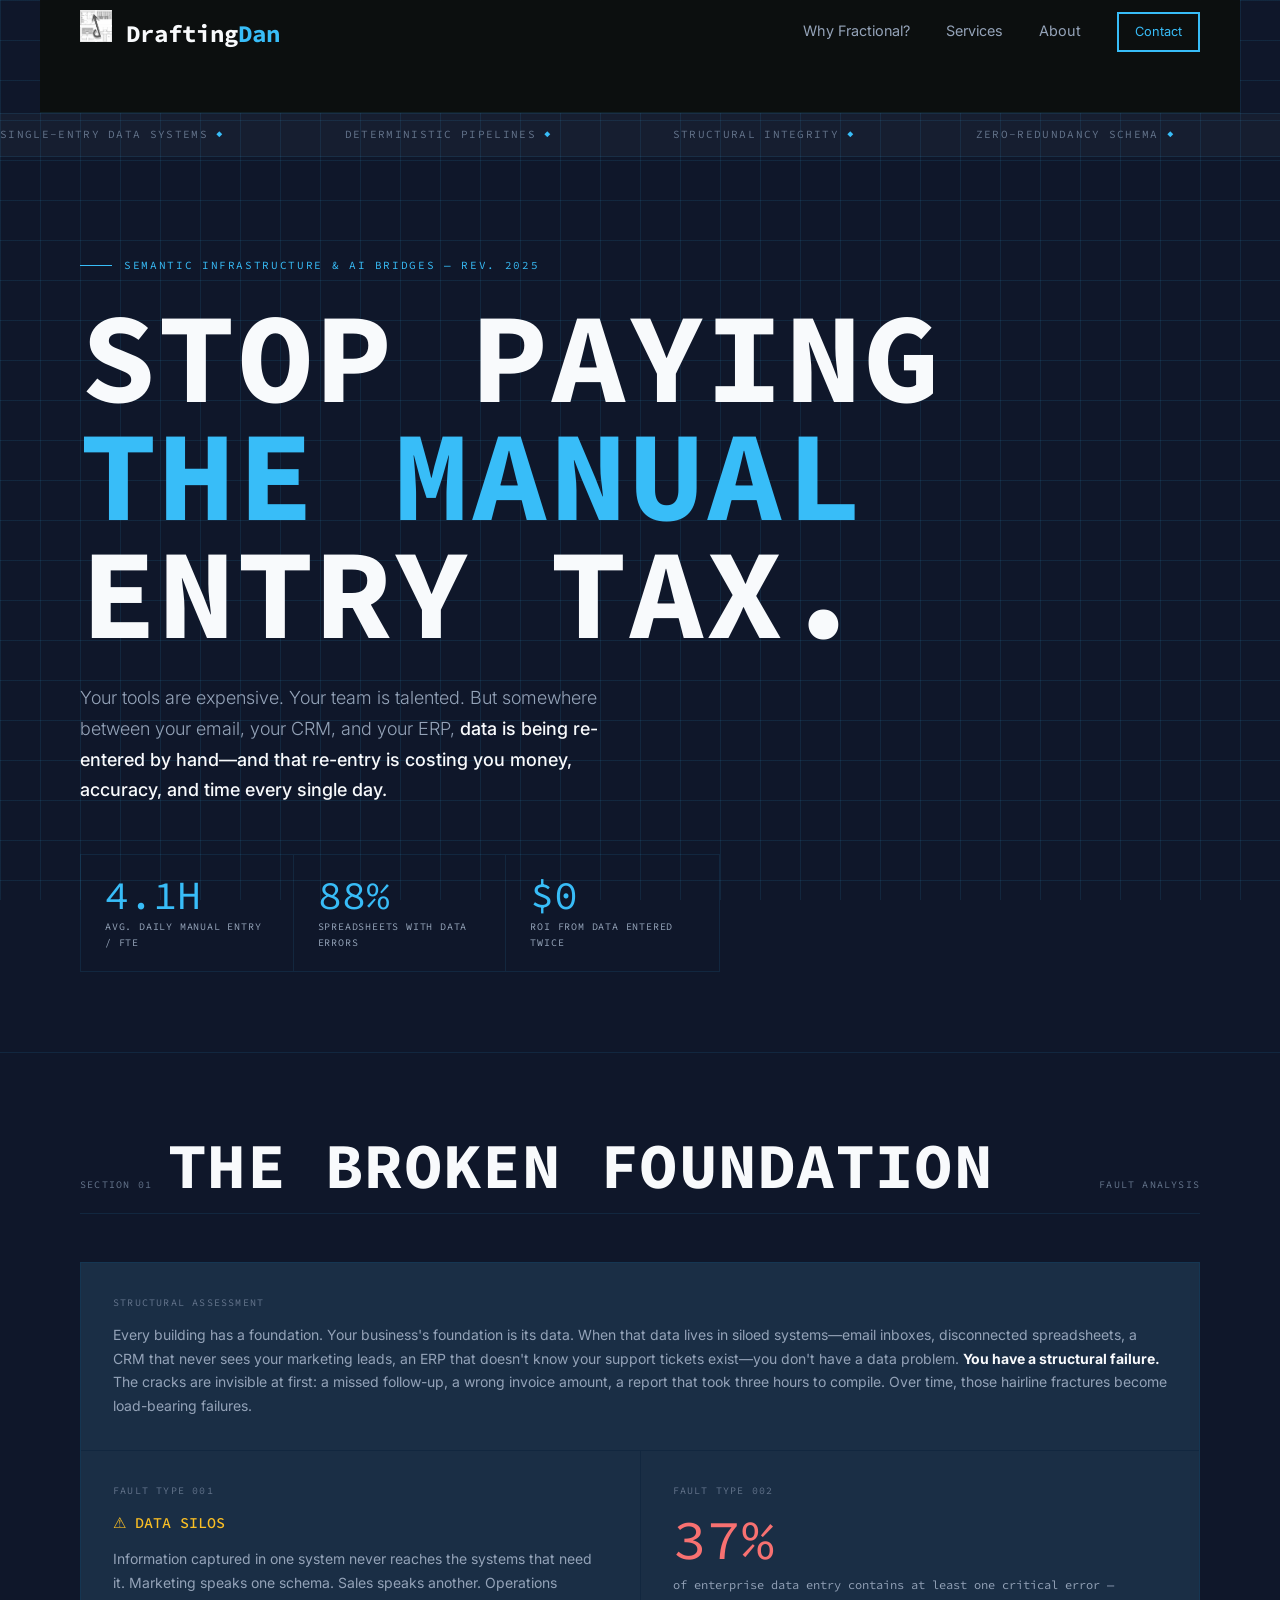
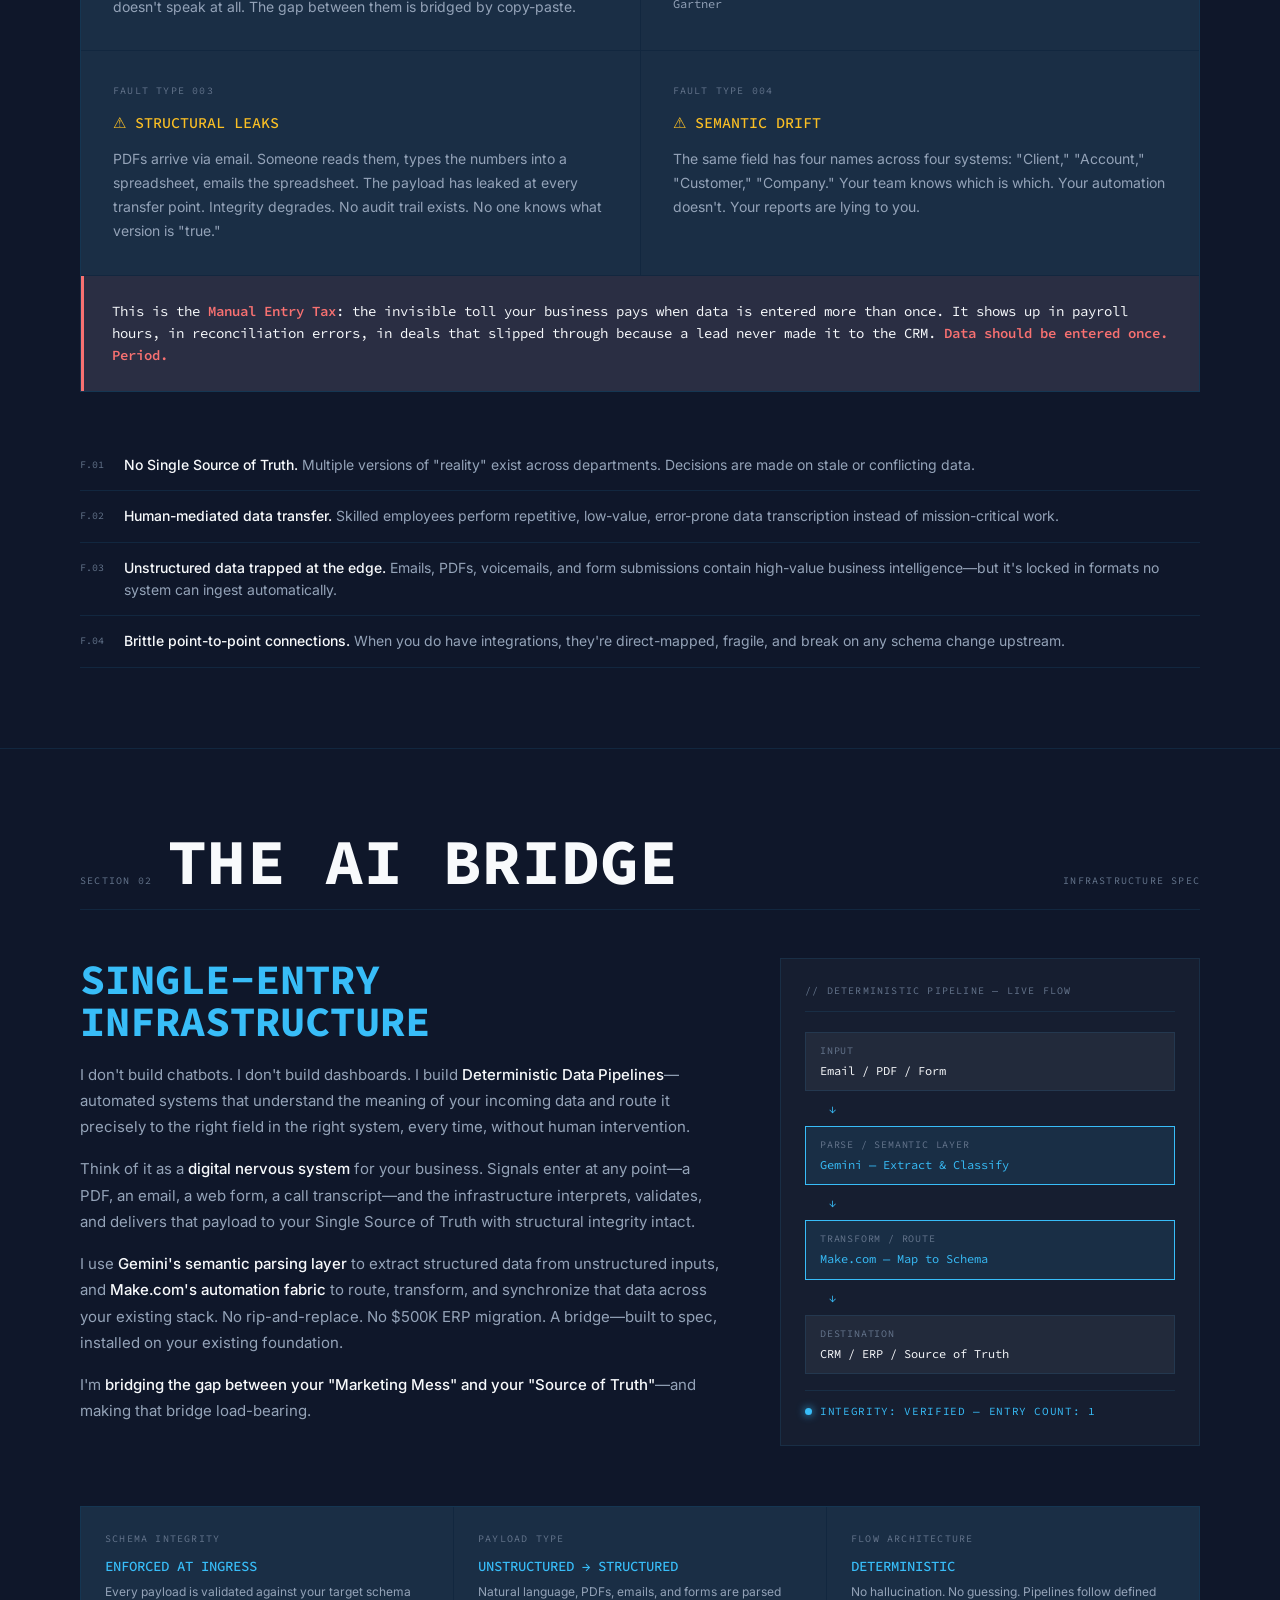
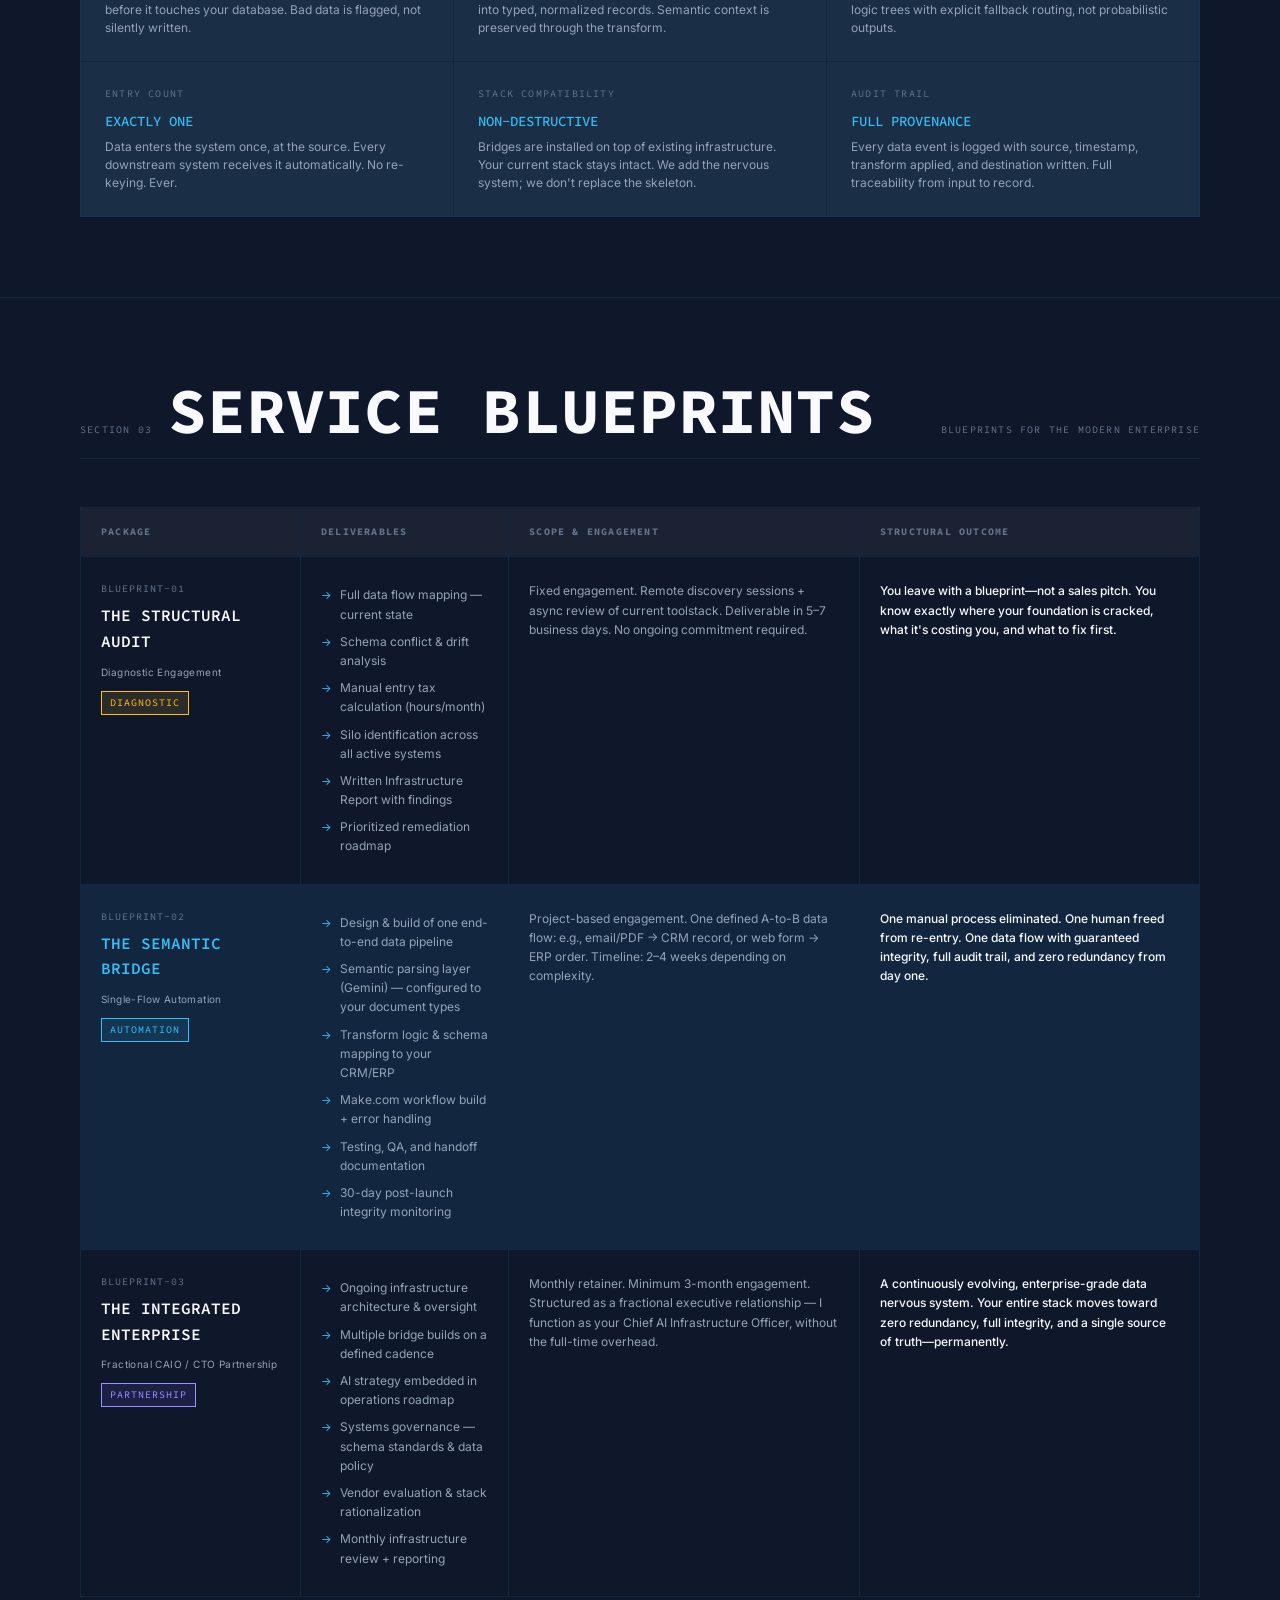
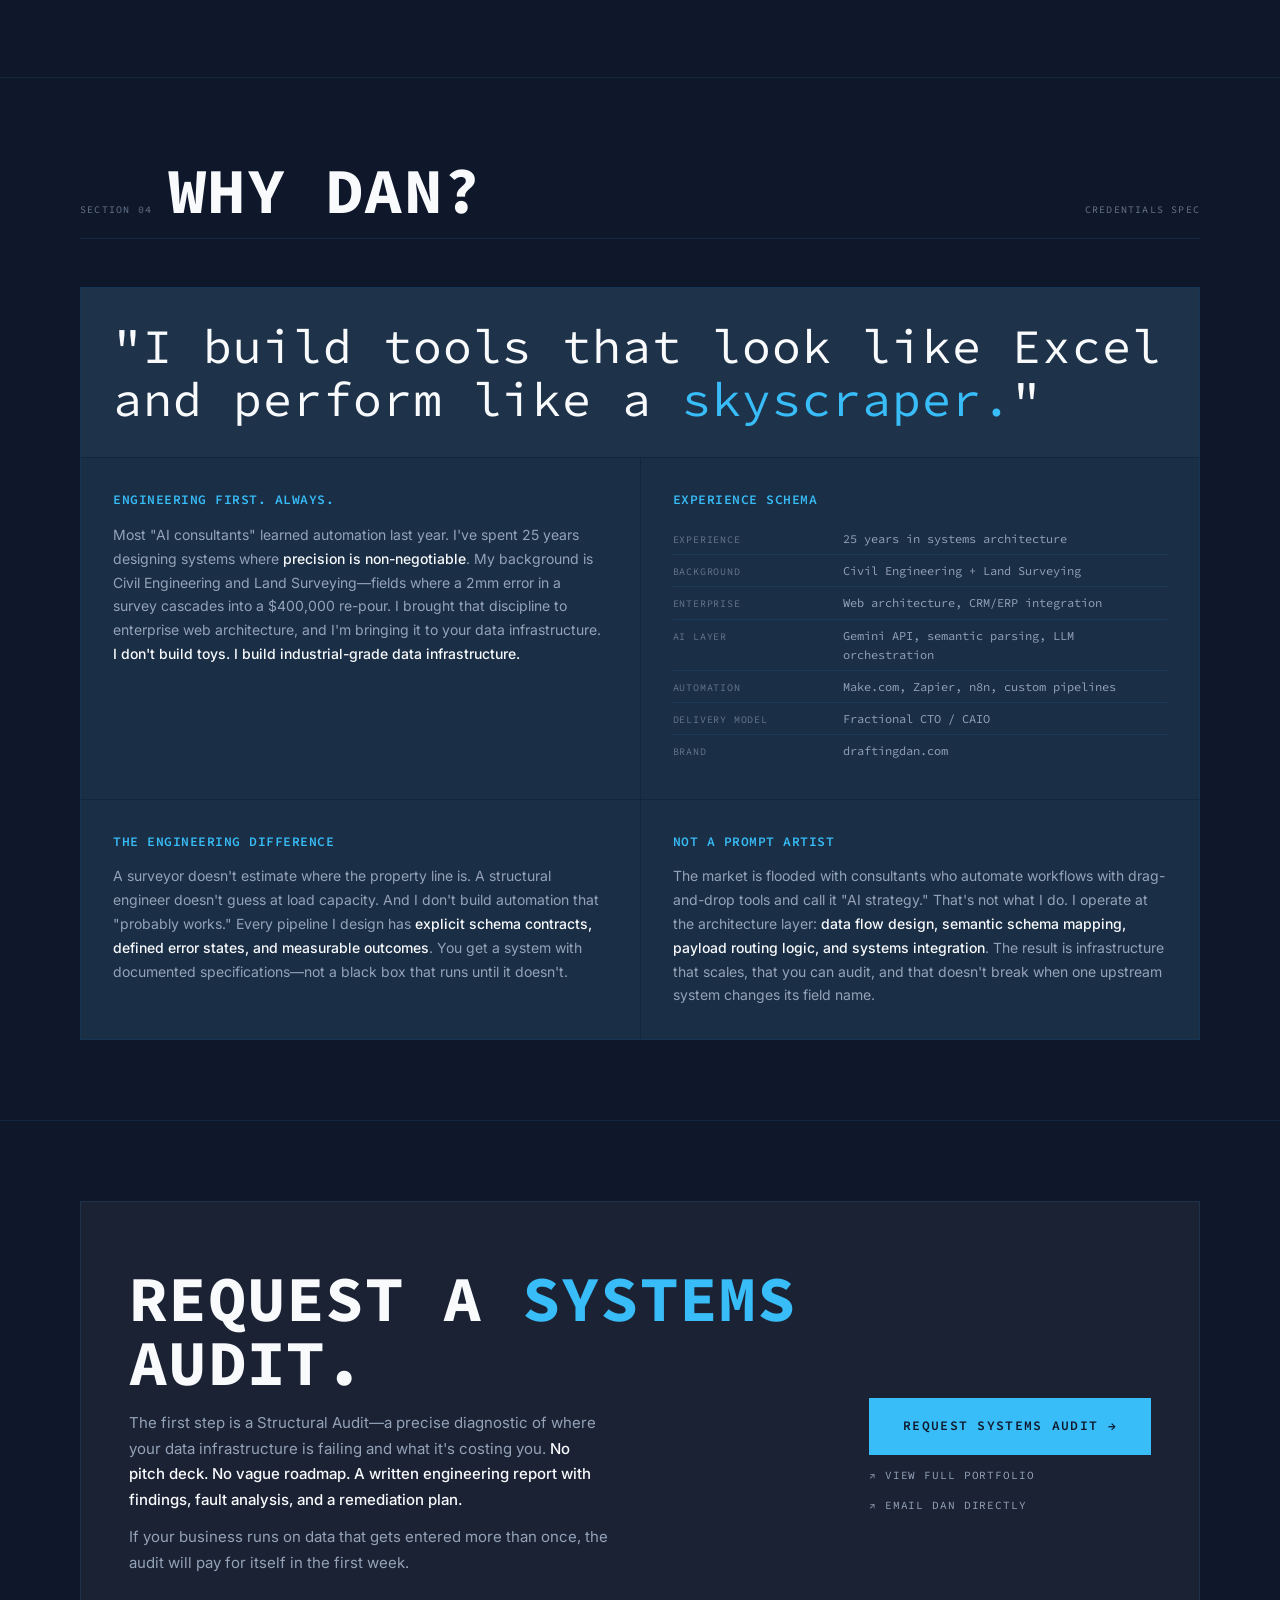
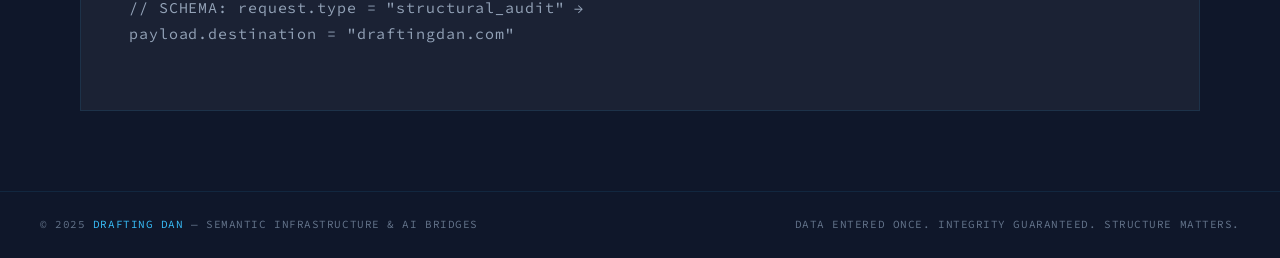
==== commit 83433788: "Standardize the styles across the pages" ====
--- a/ai-bridge/index.html
+++ b/ai-bridge/index.html
@@ -5,31 +5,33 @@
   <meta charset="UTF-8">
   <meta name="viewport" content="width=device-width, initial-scale=1.0">
   <title>Semantic Infrastructure & AI Bridges — Drafting Dan</title>
+  <!-- Fonts: Inter and Source Code Pro -->
   <link rel="preconnect" href="https://fonts.googleapis.com">
+  <link rel="preconnect" href="https://fonts.gstatic.com" crossorigin>
   <link
-    href="https://fonts.googleapis.com/css2?family=IBM+Plex+Mono:wght@300;400;500;600&family=IBM+Plex+Sans:wght@300;400;500;700&family=Bebas+Neue&display=swap"
+    href="https://fonts.googleapis.com/css2?family=Inter:wght@300;400;600&family=Source+Code+Pro:wght@400;600;700&display=swap"
     rel="stylesheet">
   <style>
     :root {
-      --bg: #0d0f0e;
-      --surface: #131614;
-      --surface-2: #1a1d1b;
-      --border: #2a2f2c;
-      --border-bright: #3d4540;
-      --ink: #e8ede9;
-      --ink-muted: #8a9690;
-      --ink-dim: #4a5550;
-      --accent: #00e87a;
-      --accent-dim: rgba(0, 232, 122, 0.12);
-      --accent-mid: rgba(0, 232, 122, 0.25);
-      --warn: #f0b429;
-      --warn-dim: rgba(240, 180, 41, 0.12);
-      --red: #e85555;
-      --red-dim: rgba(232, 85, 85, 0.10);
-      --grid-line: rgba(42, 47, 44, 0.6);
-      --mono: 'IBM Plex Mono', monospace;
-      --sans: 'IBM Plex Sans', sans-serif;
-      --display: 'Bebas Neue', sans-serif;
+      --bg: #0f172a;
+      --surface: rgba(255, 255, 255, 0.03);
+      --surface-2: rgba(255, 255, 255, 0.05);
+      --border: rgba(56, 189, 248, 0.1);
+      --border-bright: rgba(56, 189, 248, 0.2);
+      --ink: #f8fafc;
+      --ink-muted: #94a3b8;
+      --ink-dim: #64748b;
+      --accent: #38bdf8;
+      --accent-dim: rgba(56, 189, 248, 0.1);
+      --accent-mid: rgba(56, 189, 248, 0.2);
+      --warn: #fbbf24;
+      --warn-dim: rgba(251, 191, 36, 0.12);
+      --red: #f87171;
+      --red-dim: rgba(248, 113, 113, 0.10);
+      --grid-line: rgba(56, 189, 248, 0.1);
+      --mono: 'Source Code Pro', monospace;
+      --sans: 'Inter', sans-serif;
+      --display: 'Source Code Pro', sans-serif;
     }
 
     *,
@@ -64,7 +66,7 @@
       background-size: 40px 40px;
       pointer-events: none;
       z-index: 0;
-      opacity: 0.4;
+      /* opacity: 0.4; */
     }
 
     * {
@@ -1017,11 +1019,27 @@
 <body>
 
   <!-- NAV -->
-  <nav>
-    <a href="https://www.draftingdan.com" class="nav-logo">// DRAFTING DAN</a>
-    <span class="nav-tag">SEMANTIC INFRASTRUCTURE &amp; AI BRIDGES</span>
-    <a href="#audit" class="nav-cta">REQUEST AUDIT</a>
-  </nav>
+  <header>
+    <nav class="container"
+      style="display: flex; justify-content: space-between; align-items: center; padding-top: 2rem;">
+      <div class="logo" style="font-family: var(--mono); font-size: 1.5rem; font-weight: 700;">
+        <img src="/ddlogo-bw.png" alt="DraftingDan Logo" style="width: 2rem; height: 2rem;">
+        <a href="/" style="text-decoration: none; color: inherit;">Drafting<span class="text-accent"
+            style="color: var(--accent);">Dan</span></a>
+      </div>
+      <div class="nav-links">
+        <a href="/#benefits"
+          style="margin-left: 2rem; text-decoration: none; color: var(--ink-muted); font-size: 0.9rem; transition: color 0.3s;">Why
+          Fractional?</a>
+        <a href="/#services"
+          style="margin-left: 2rem; text-decoration: none; color: var(--ink-muted); font-size: 0.9rem; transition: color 0.3s;">Services</a>
+        <a href="/#about"
+          style="margin-left: 2rem; text-decoration: none; color: var(--ink-muted); font-size: 0.9rem; transition: color 0.3s;">About</a>
+        <a href="/#contact" class="btn"
+          style="margin-left: 2rem; padding: 0.5rem 1rem; font-size: 0.8rem; border: 2px solid var(--accent); color: var(--accent); text-decoration: none; display: inline-block;">Contact</a>
+      </div>
+    </nav>
+  </header>
 
   <!-- MARQUEE -->
   <div class="marquee-wrap">
@@ -1411,7 +1429,8 @@
           <strong>precision is non-negotiable</strong>. My background is Civil Engineering and Land Surveying—fields
           where a 2mm error in a survey cascades into a $400,000 re-pour. I brought that discipline to enterprise web
           architecture, and I'm bringing it to your data infrastructure. <strong>I don't build toys. I build
-            industrial-grade data infrastructure.</strong></p>
+            industrial-grade data infrastructure.</strong>
+        </p>
       </div>
 
       <div class="why-cell">
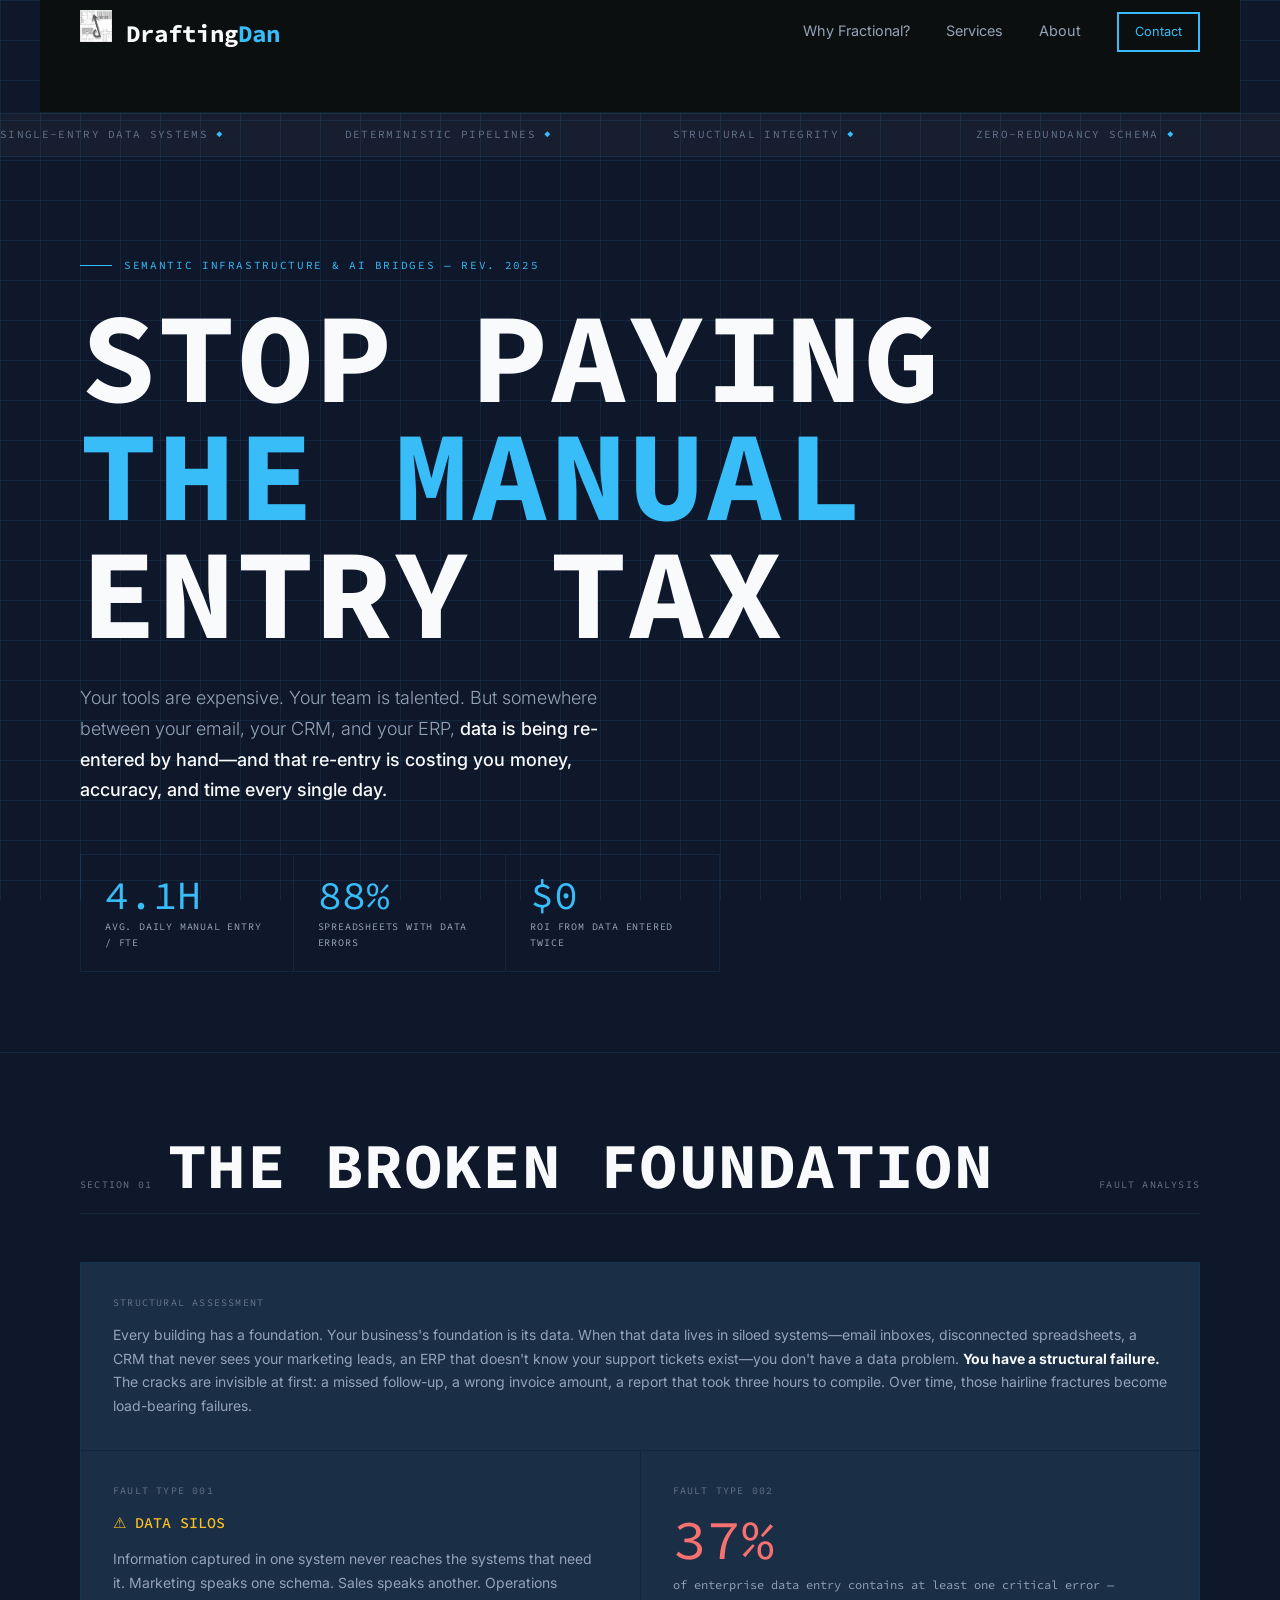
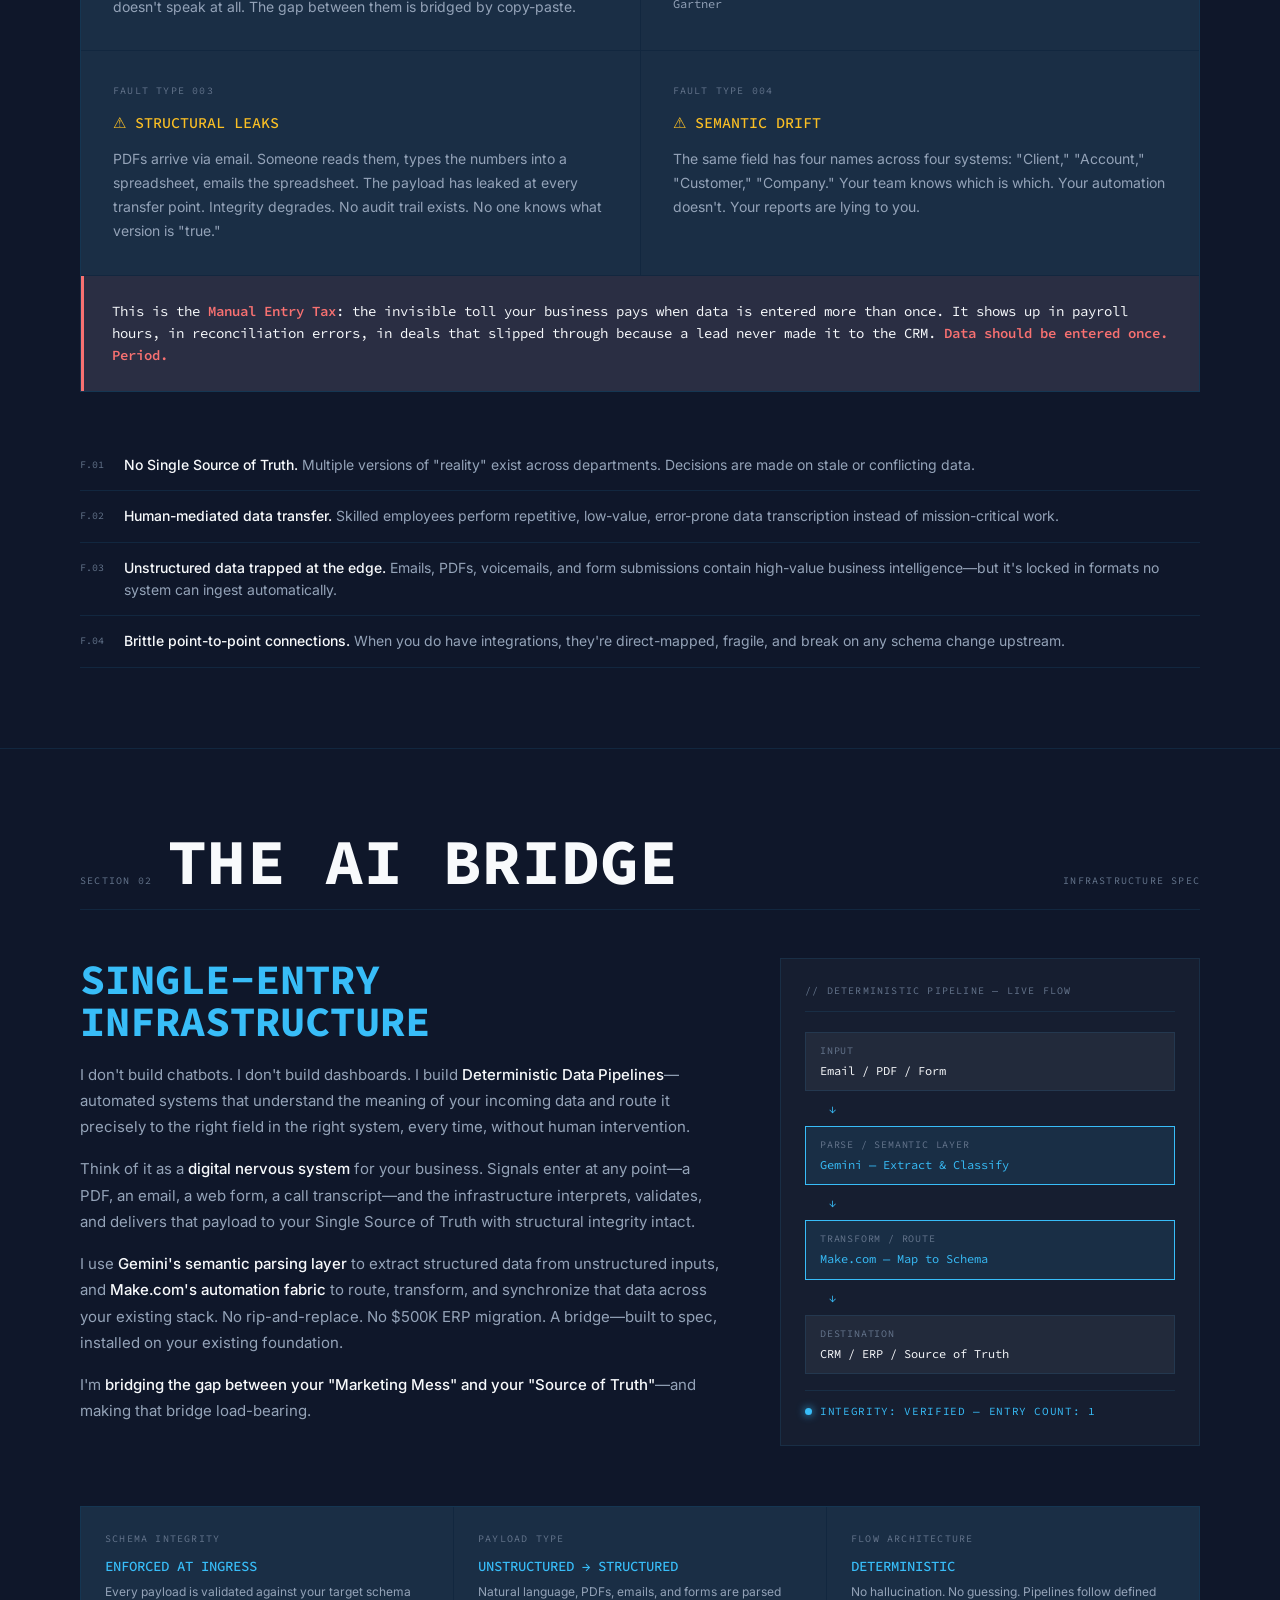
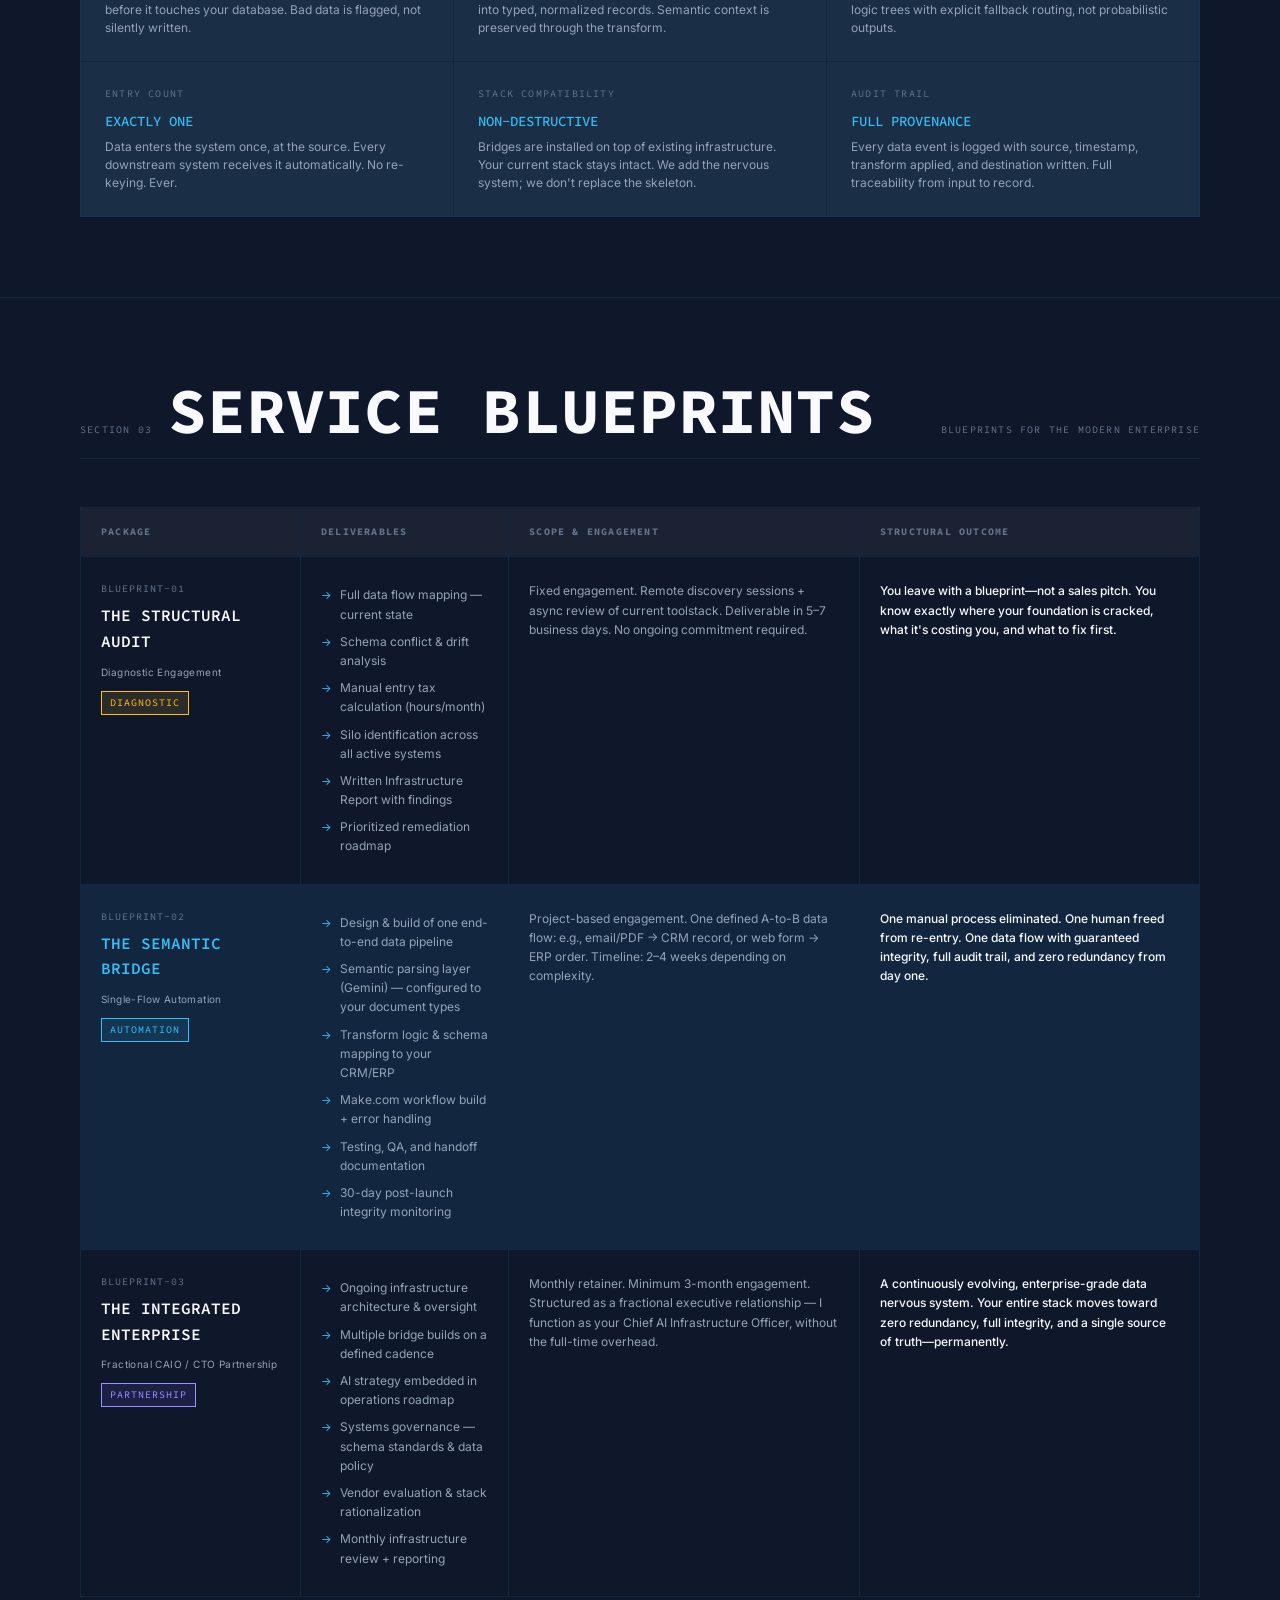
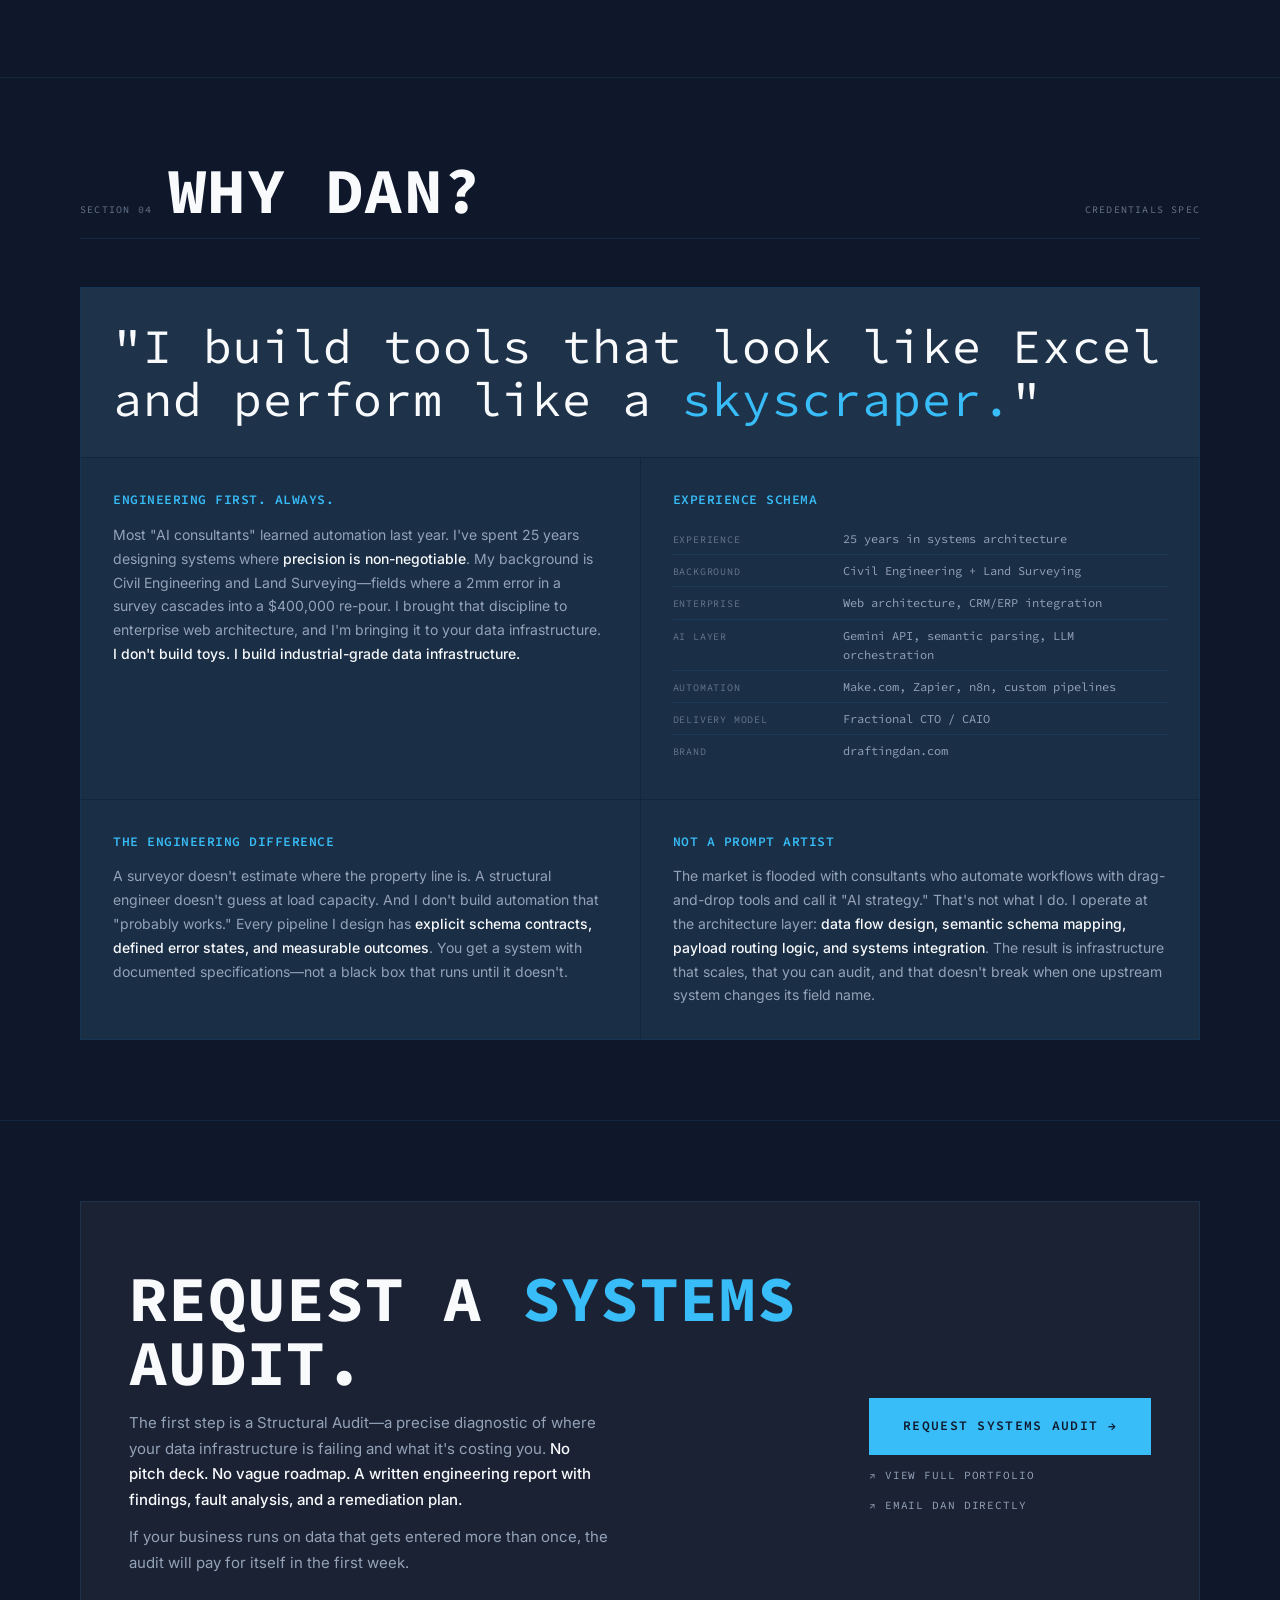
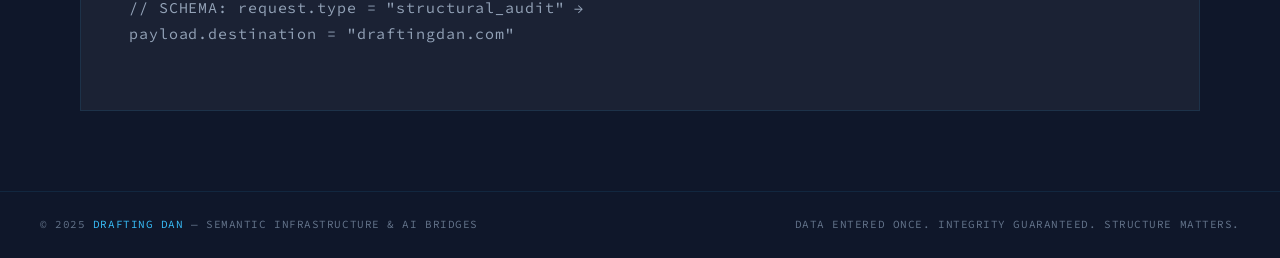
==== commit 5a427a41: "Clean up punctuation" ====
--- a/ai-bridge/index.html
+++ b/ai-bridge/index.html
@@ -1067,7 +1067,7 @@
     <h1 class="hero-headline fade-in delay-1">
       STOP PAYING<br>
       <span class="accent-line">THE MANUAL</span>
-      ENTRY TAX.
+      ENTRY TAX
     </h1>
     <p class="hero-sub fade-in delay-2">
       Your tools are expensive. Your team is talented. But somewhere between your email, your CRM, and your ERP,
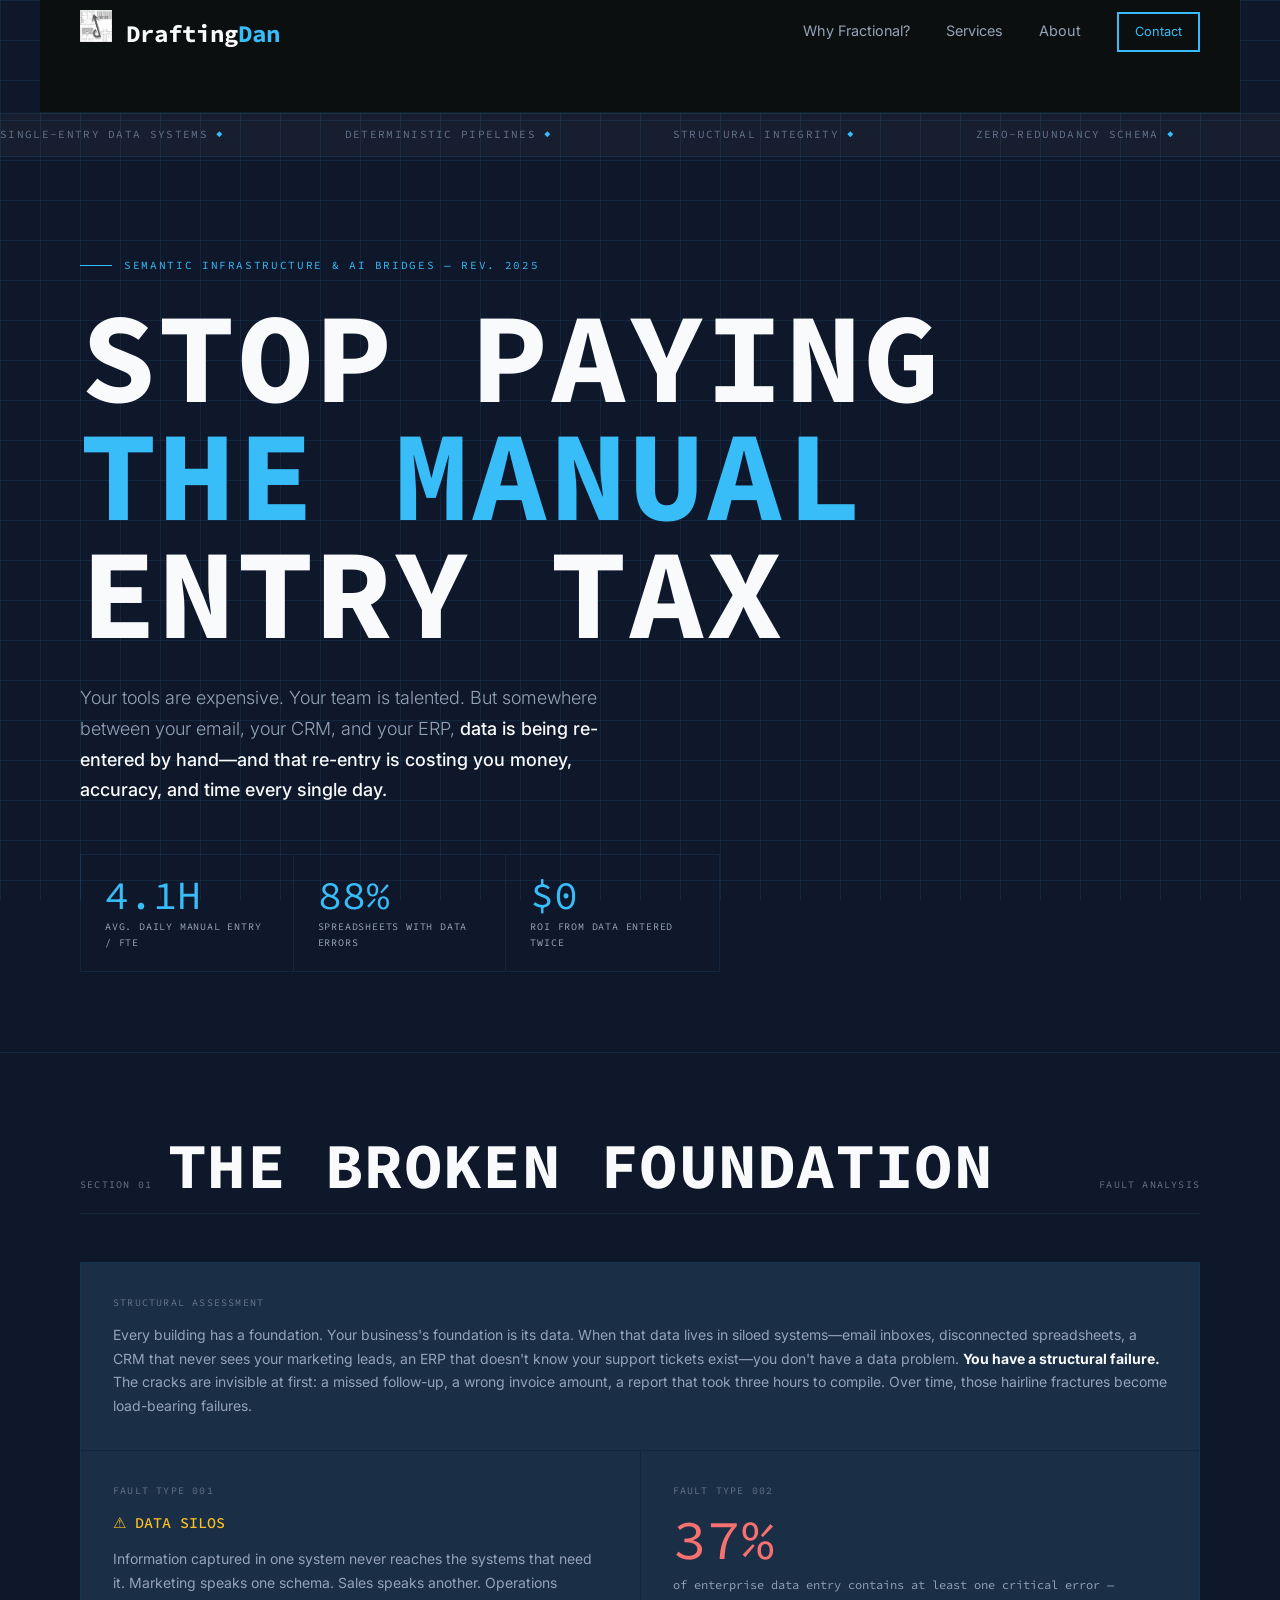
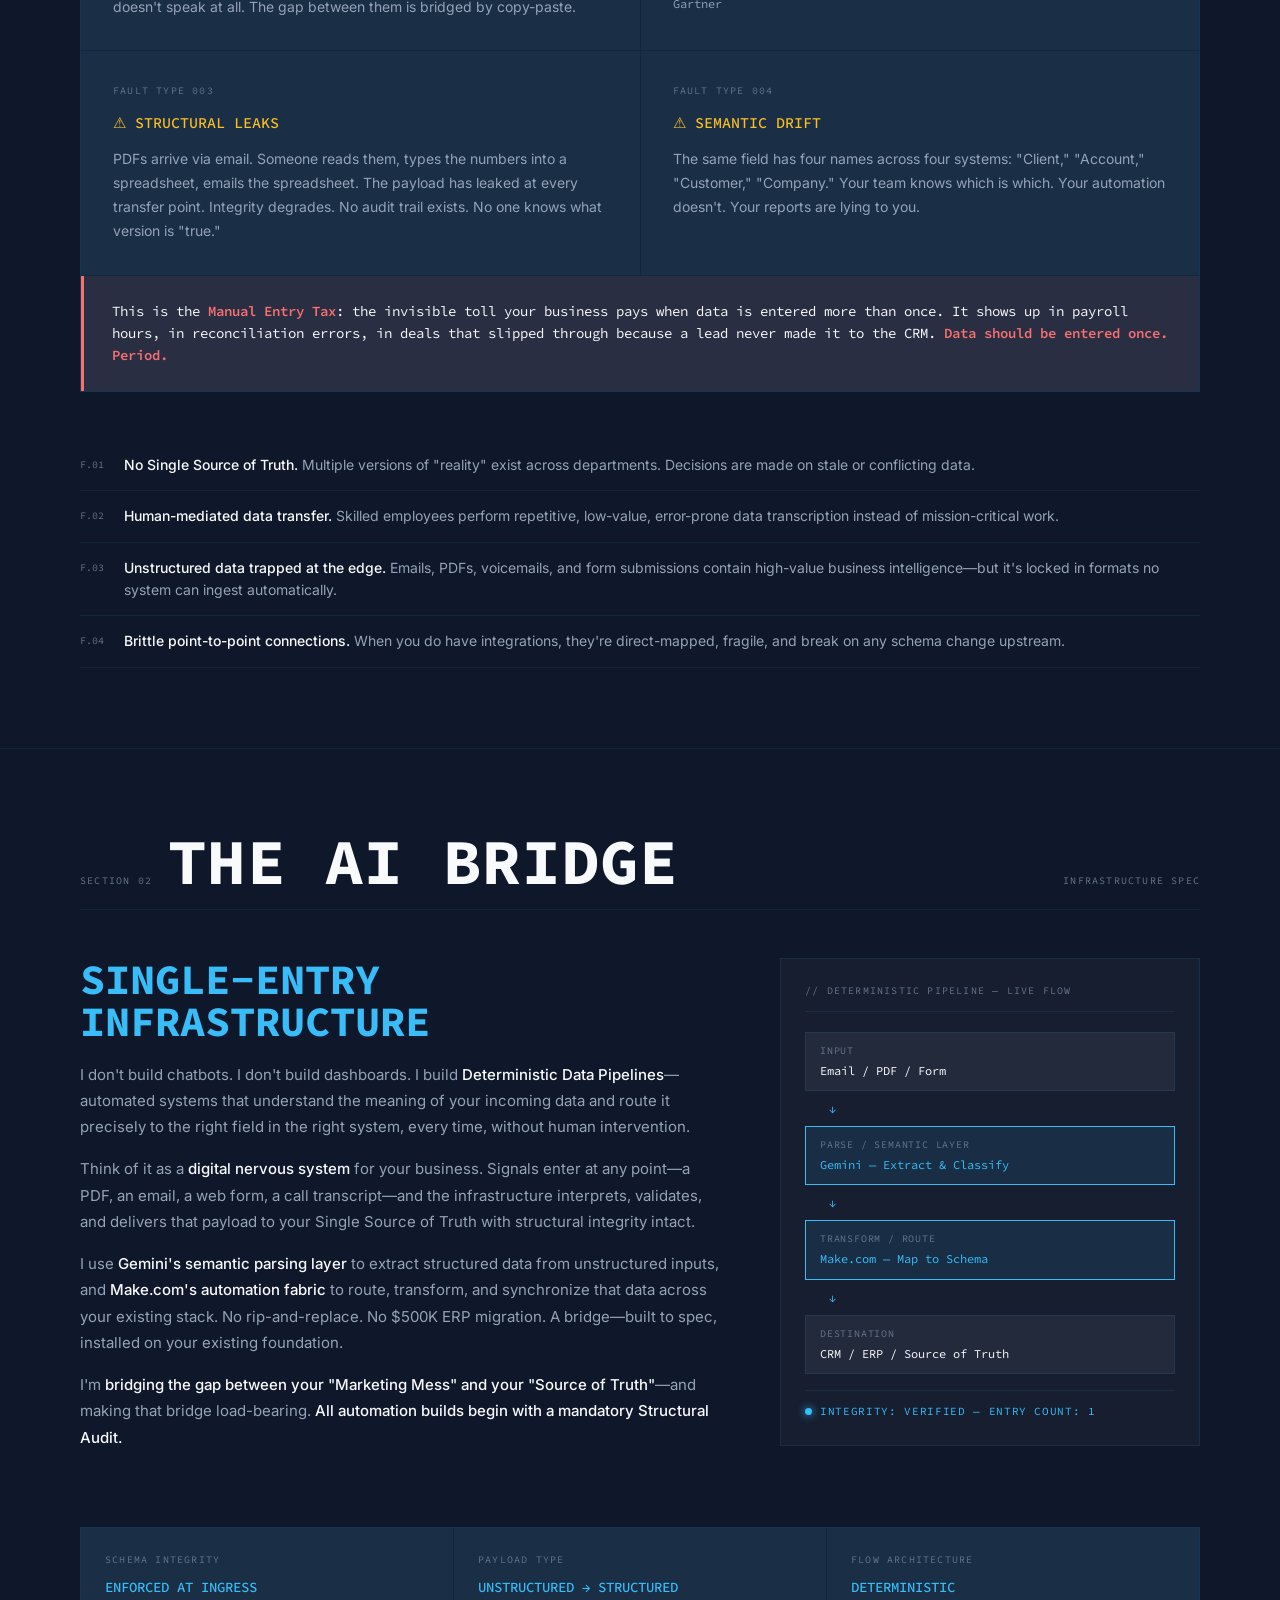
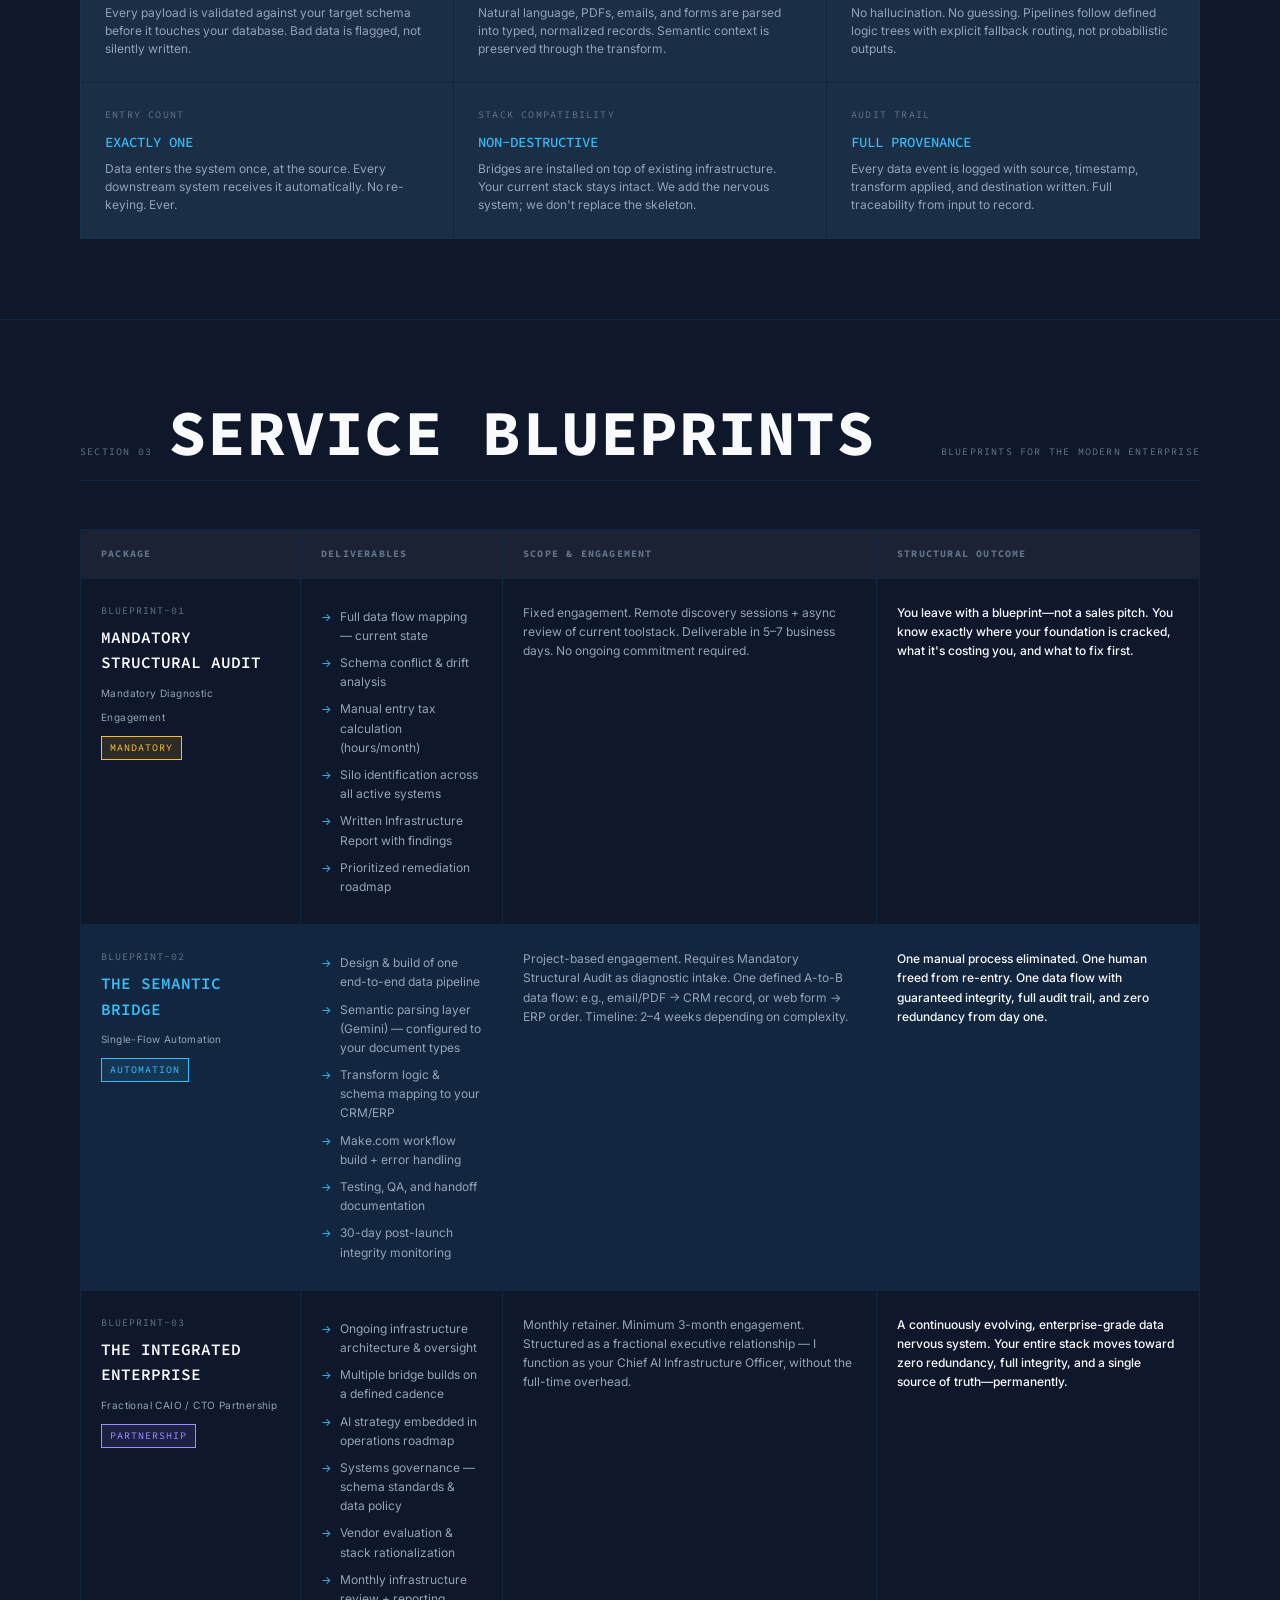
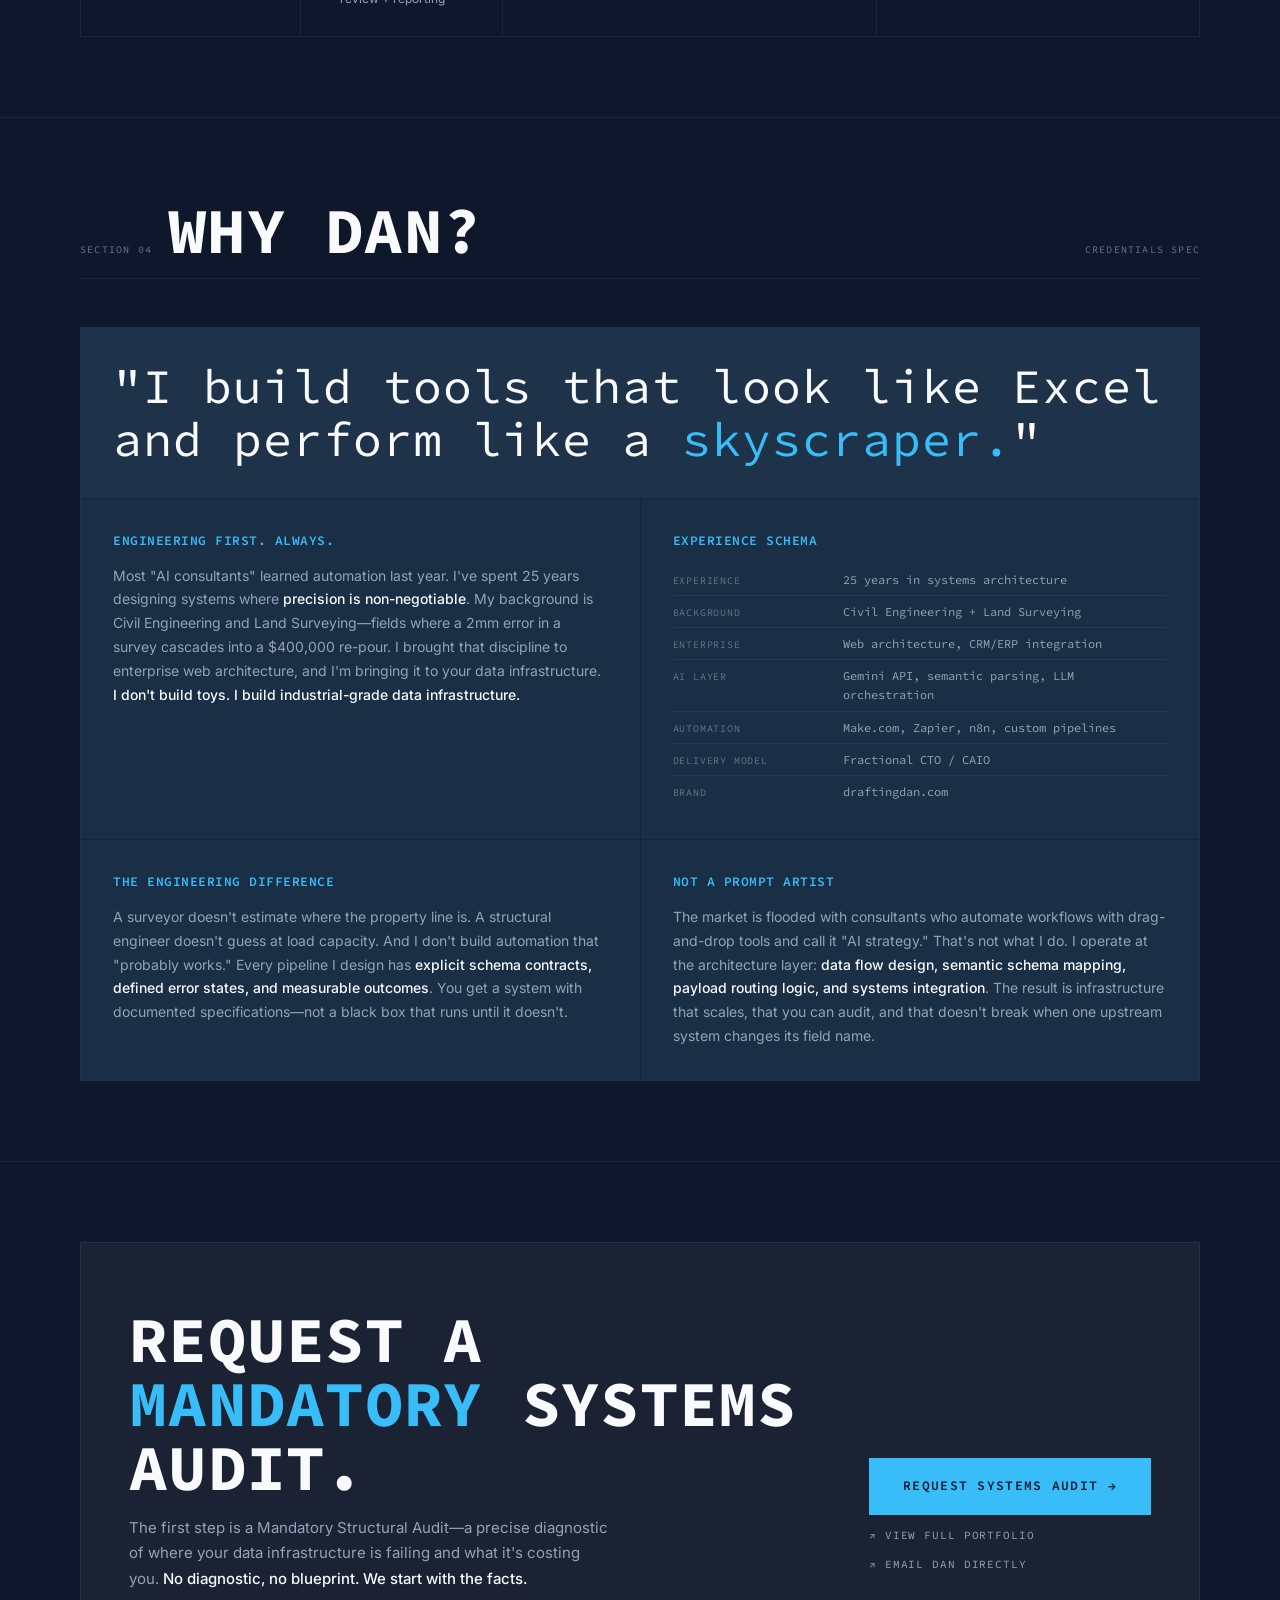
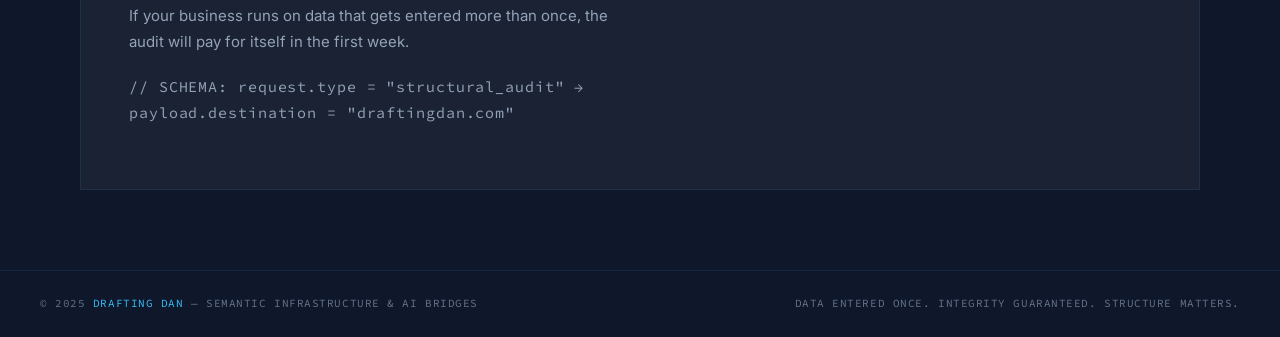
==== commit 3eb9996c: "Copy revision, mandatory audit and planning" ====
--- a/ai-bridge/index.html
+++ b/ai-bridge/index.html
@@ -11,1009 +11,7 @@
   <link
     href="https://fonts.googleapis.com/css2?family=Inter:wght@300;400;600&family=Source+Code+Pro:wght@400;600;700&display=swap"
     rel="stylesheet">
-  <style>
-    :root {
-      --bg: #0f172a;
-      --surface: rgba(255, 255, 255, 0.03);
-      --surface-2: rgba(255, 255, 255, 0.05);
-      --border: rgba(56, 189, 248, 0.1);
-      --border-bright: rgba(56, 189, 248, 0.2);
-      --ink: #f8fafc;
-      --ink-muted: #94a3b8;
-      --ink-dim: #64748b;
-      --accent: #38bdf8;
-      --accent-dim: rgba(56, 189, 248, 0.1);
-      --accent-mid: rgba(56, 189, 248, 0.2);
-      --warn: #fbbf24;
-      --warn-dim: rgba(251, 191, 36, 0.12);
-      --red: #f87171;
-      --red-dim: rgba(248, 113, 113, 0.10);
-      --grid-line: rgba(56, 189, 248, 0.1);
-      --mono: 'Source Code Pro', monospace;
-      --sans: 'Inter', sans-serif;
-      --display: 'Source Code Pro', sans-serif;
-    }
-
-    *,
-    *::before,
-    *::after {
-      box-sizing: border-box;
-      margin: 0;
-      padding: 0;
-    }
-
-    html {
-      scroll-behavior: smooth;
-    }
-
-    body {
-      background: var(--bg);
-      color: var(--ink);
-      font-family: var(--sans);
-      font-size: 15px;
-      line-height: 1.6;
-      overflow-x: hidden;
-    }
-
-    /* Grid background */
-    body::before {
-      content: '';
-      position: fixed;
-      inset: 0;
-      background-image:
-        linear-gradient(var(--grid-line) 1px, transparent 1px),
-        linear-gradient(90deg, var(--grid-line) 1px, transparent 1px);
-      background-size: 40px 40px;
-      pointer-events: none;
-      z-index: 0;
-      /* opacity: 0.4; */
-    }
-
-    * {
-      position: relative;
-      z-index: 1;
-    }
-
-    /* NAV */
-    nav {
-      border-bottom: 1px solid var(--border);
-      padding: 0 40px;
-      height: 56px;
-      display: flex;
-      align-items: center;
-      justify-content: space-between;
-      background: rgba(13, 15, 14, 0.95);
-      backdrop-filter: blur(8px);
-      position: sticky;
-      top: 0;
-      z-index: 100;
-    }
-
-    .nav-logo {
-      font-family: var(--mono);
-      font-size: 13px;
-      color: var(--accent);
-      letter-spacing: 0.08em;
-      text-decoration: none;
-    }
-
-    .nav-tag {
-      font-family: var(--mono);
-      font-size: 11px;
-      color: var(--ink-muted);
-      letter-spacing: 0.05em;
-    }
-
-    .nav-cta {
-      font-family: var(--mono);
-      font-size: 11px;
-      font-weight: 600;
-      color: var(--bg);
-      background: var(--accent);
-      padding: 8px 18px;
-      text-decoration: none;
-      letter-spacing: 0.08em;
-      transition: opacity 0.2s;
-    }
-
-    .nav-cta:hover {
-      opacity: 0.85;
-    }
-
-    /* HERO */
-    .hero {
-      padding: 100px 40px 80px;
-      max-width: 1200px;
-      margin: 0 auto;
-    }
-
-    .hero-eyebrow {
-      font-family: var(--mono);
-      font-size: 11px;
-      color: var(--accent);
-      letter-spacing: 0.15em;
-      text-transform: uppercase;
-      margin-bottom: 24px;
-      display: flex;
-      align-items: center;
-      gap: 12px;
-    }
-
-    .hero-eyebrow::before {
-      content: '';
-      width: 32px;
-      height: 1px;
-      background: var(--accent);
-    }
-
-    .hero-headline {
-      font-family: var(--display);
-      font-size: clamp(72px, 10vw, 140px);
-      line-height: 0.92;
-      letter-spacing: 0.01em;
-      color: var(--ink);
-      margin-bottom: 32px;
-    }
-
-    .hero-headline .accent-line {
-      color: var(--accent);
-      display: block;
-    }
-
-    .hero-sub {
-      font-family: var(--sans);
-      font-size: 18px;
-      font-weight: 300;
-      color: var(--ink-muted);
-      max-width: 560px;
-      line-height: 1.7;
-      margin-bottom: 48px;
-    }
-
-    .hero-sub strong {
-      color: var(--ink);
-      font-weight: 500;
-    }
-
-    .hero-data-strip {
-      display: grid;
-      grid-template-columns: repeat(3, 1fr);
-      border: 1px solid var(--border);
-      max-width: 640px;
-    }
-
-    .hero-stat {
-      padding: 20px 24px;
-      border-right: 1px solid var(--border);
-    }
-
-    .hero-stat:last-child {
-      border-right: none;
-    }
-
-    .hero-stat-val {
-      font-family: var(--display);
-      font-size: 40px;
-      color: var(--accent);
-      line-height: 1;
-      margin-bottom: 4px;
-    }
-
-    .hero-stat-label {
-      font-family: var(--mono);
-      font-size: 10px;
-      color: var(--ink-muted);
-      letter-spacing: 0.08em;
-      text-transform: uppercase;
-    }
-
-    /* SECTION HEADERS */
-    .section-header {
-      display: flex;
-      align-items: baseline;
-      gap: 16px;
-      margin-bottom: 48px;
-      padding-bottom: 16px;
-      border-bottom: 1px solid var(--border);
-    }
-
-    .section-tag {
-      font-family: var(--mono);
-      font-size: 10px;
-      color: var(--ink-dim);
-      letter-spacing: 0.12em;
-      text-transform: uppercase;
-      white-space: nowrap;
-    }
-
-    .section-title {
-      font-family: var(--display);
-      font-size: clamp(36px, 5vw, 64px);
-      letter-spacing: 0.02em;
-      color: var(--ink);
-      line-height: 1;
-    }
-
-    /* CONTAINER */
-    .container {
-      max-width: 1200px;
-      margin: 0 auto;
-      padding: 80px 40px;
-    }
-
-    /* PROBLEM SECTION */
-    .problem-grid {
-      display: grid;
-      grid-template-columns: 1fr 1fr;
-      gap: 1px;
-      background: var(--border);
-      border: 1px solid var(--border);
-      margin-bottom: 48px;
-    }
-
-    .problem-cell {
-      background: var(--surface);
-      padding: 32px;
-    }
-
-    .problem-cell.full-width {
-      grid-column: span 2;
-    }
-
-    .cell-label {
-      font-family: var(--mono);
-      font-size: 10px;
-      color: var(--ink-dim);
-      letter-spacing: 0.12em;
-      text-transform: uppercase;
-      margin-bottom: 12px;
-    }
-
-    .problem-cell h3 {
-      font-family: var(--mono);
-      font-size: 15px;
-      font-weight: 500;
-      color: var(--warn);
-      margin-bottom: 12px;
-    }
-
-    .problem-cell p {
-      font-size: 14px;
-      color: var(--ink-muted);
-      line-height: 1.7;
-    }
-
-    .crack-stat {
-      font-family: var(--display);
-      font-size: 56px;
-      color: var(--red);
-      line-height: 1;
-      margin-bottom: 8px;
-    }
-
-    .crack-desc {
-      font-family: var(--mono);
-      font-size: 12px;
-      color: var(--ink-muted);
-    }
-
-    .tax-callout {
-      background: var(--red-dim);
-      border-left: 3px solid var(--red);
-      padding: 24px 28px;
-      margin-top: 0;
-    }
-
-    .tax-callout p {
-      font-family: var(--mono);
-      font-size: 14px;
-      color: var(--ink);
-      line-height: 1.6;
-    }
-
-    .tax-callout strong {
-      color: var(--red);
-      font-weight: 600;
-    }
-
-    /* FAULT LIST */
-    .fault-list {
-      display: flex;
-      flex-direction: column;
-      gap: 0;
-    }
-
-    .fault-item {
-      display: grid;
-      grid-template-columns: 32px 1fr;
-      gap: 12px;
-      align-items: start;
-      padding: 14px 0;
-      border-bottom: 1px solid var(--border);
-    }
-
-    .fault-index {
-      font-family: var(--mono);
-      font-size: 10px;
-      color: var(--ink-dim);
-      padding-top: 3px;
-    }
-
-    .fault-text {
-      font-size: 14px;
-      color: var(--ink-muted);
-    }
-
-    .fault-text strong {
-      color: var(--ink);
-      font-weight: 500;
-    }
-
-    /* SOLUTION SECTION */
-    .solution-intro {
-      display: grid;
-      grid-template-columns: 1fr 420px;
-      gap: 60px;
-      align-items: start;
-      margin-bottom: 60px;
-    }
-
-    .solution-intro-text h3 {
-      font-family: var(--display);
-      font-size: 42px;
-      color: var(--accent);
-      margin-bottom: 20px;
-      line-height: 1;
-    }
-
-    .solution-intro-text p {
-      font-size: 15px;
-      color: var(--ink-muted);
-      line-height: 1.75;
-      margin-bottom: 16px;
-    }
-
-    .solution-intro-text p strong {
-      color: var(--ink);
-      font-weight: 500;
-    }
-
-    /* Pipeline diagram */
-    .pipeline-diagram {
-      border: 1px solid var(--border);
-      background: var(--surface);
-      padding: 24px;
-    }
-
-    .pipeline-header {
-      font-family: var(--mono);
-      font-size: 10px;
-      color: var(--ink-dim);
-      letter-spacing: 0.12em;
-      text-transform: uppercase;
-      margin-bottom: 20px;
-      padding-bottom: 12px;
-      border-bottom: 1px solid var(--border);
-    }
-
-    .pipeline-step {
-      display: flex;
-      align-items: center;
-      gap: 0;
-      margin-bottom: 8px;
-    }
-
-    .pipeline-node {
-      background: var(--surface-2);
-      border: 1px solid var(--border);
-      padding: 10px 14px;
-      flex: 1;
-    }
-
-    .pipeline-node-label {
-      font-family: var(--mono);
-      font-size: 10px;
-      color: var(--ink-dim);
-      letter-spacing: 0.08em;
-      text-transform: uppercase;
-      margin-bottom: 2px;
-    }
-
-    .pipeline-node-val {
-      font-family: var(--mono);
-      font-size: 12px;
-      color: var(--ink);
-    }
-
-    .pipeline-node.active {
-      border-color: var(--accent);
-      background: var(--accent-dim);
-    }
-
-    .pipeline-node.active .pipeline-node-val {
-      color: var(--accent);
-    }
-
-    .pipeline-arrow {
-      font-family: var(--mono);
-      font-size: 12px;
-      color: var(--accent);
-      padding: 0 8px;
-      flex-shrink: 0;
-    }
-
-    .pipeline-status {
-      margin-top: 16px;
-      padding-top: 12px;
-      border-top: 1px solid var(--border);
-      display: flex;
-      align-items: center;
-      gap: 8px;
-    }
-
-    .status-dot {
-      width: 7px;
-      height: 7px;
-      border-radius: 50%;
-      background: var(--accent);
-      box-shadow: 0 0 8px var(--accent);
-      animation: pulse 2s infinite;
-    }
-
-    @keyframes pulse {
-
-      0%,
-      100% {
-        opacity: 1;
-      }
-
-      50% {
-        opacity: 0.4;
-      }
-    }
-
-    .status-text {
-      font-family: var(--mono);
-      font-size: 11px;
-      color: var(--accent);
-      letter-spacing: 0.06em;
-    }
-
-    /* Tech specs grid */
-    .tech-specs {
-      display: grid;
-      grid-template-columns: repeat(3, 1fr);
-      gap: 1px;
-      background: var(--border);
-      border: 1px solid var(--border);
-      margin-top: 40px;
-    }
-
-    .spec-cell {
-      background: var(--surface);
-      padding: 24px;
-    }
-
-    .spec-cell-label {
-      font-family: var(--mono);
-      font-size: 10px;
-      color: var(--ink-dim);
-      letter-spacing: 0.12em;
-      text-transform: uppercase;
-      margin-bottom: 8px;
-    }
-
-    .spec-cell-val {
-      font-family: var(--mono);
-      font-size: 14px;
-      color: var(--accent);
-      margin-bottom: 6px;
-      font-weight: 500;
-    }
-
-    .spec-cell-desc {
-      font-size: 12px;
-      color: var(--ink-muted);
-      line-height: 1.5;
-    }
-
-    /* PACKAGES */
-    .packages-table {
-      border: 1px solid var(--border);
-      width: 100%;
-      border-collapse: collapse;
-      font-family: var(--mono);
-    }
-
-    .packages-thead th {
-      background: var(--surface-2);
-      padding: 16px 20px;
-      text-align: left;
-      font-size: 10px;
-      letter-spacing: 0.12em;
-      text-transform: uppercase;
-      color: var(--ink-dim);
-      border-bottom: 1px solid var(--border);
-      border-right: 1px solid var(--border);
-      white-space: nowrap;
-    }
-
-    .packages-thead th:last-child {
-      border-right: none;
-    }
-
-    .pkg-row {
-      border-bottom: 1px solid var(--border);
-      vertical-align: top;
-    }
-
-    .pkg-row:last-child {
-      border-bottom: none;
-    }
-
-    .pkg-cell {
-      padding: 24px 20px;
-      border-right: 1px solid var(--border);
-      vertical-align: top;
-    }
-
-    .pkg-cell:last-child {
-      border-right: none;
-    }
-
-    .pkg-id {
-      font-size: 10px;
-      color: var(--ink-dim);
-      letter-spacing: 0.1em;
-      display: block;
-      margin-bottom: 6px;
-    }
-
-    .pkg-name {
-      font-size: 16px;
-      font-weight: 600;
-      color: var(--ink);
-      display: block;
-      margin-bottom: 4px;
-    }
-
-    .pkg-subtitle {
-      font-size: 10px;
-      color: var(--ink-muted);
-      font-family: var(--sans);
-      letter-spacing: 0.04em;
-    }
-
-    .pkg-deliverable {
-      font-size: 12px;
-      color: var(--ink-muted);
-      font-family: var(--sans);
-      line-height: 1.6;
-    }
-
-    .pkg-deliverable ul {
-      list-style: none;
-      padding: 0;
-    }
-
-    .pkg-deliverable li {
-      padding: 4px 0;
-      display: flex;
-      align-items: baseline;
-      gap: 8px;
-    }
-
-    .pkg-deliverable li::before {
-      content: '→';
-      color: var(--accent);
-      font-size: 11px;
-      flex-shrink: 0;
-    }
-
-    .pkg-scope {
-      font-size: 12px;
-      color: var(--ink-muted);
-      font-family: var(--sans);
-    }
-
-    .pkg-outcome {
-      font-size: 12px;
-      color: var(--ink);
-      font-family: var(--sans);
-      line-height: 1.6;
-      font-weight: 500;
-    }
-
-    .badge-tier {
-      display: inline-block;
-      font-size: 10px;
-      letter-spacing: 0.1em;
-      padding: 3px 8px;
-      text-transform: uppercase;
-      margin-top: 8px;
-    }
-
-    .badge-audit {
-      background: var(--warn-dim);
-      color: var(--warn);
-      border: 1px solid var(--warn);
-    }
-
-    .badge-bridge {
-      background: var(--accent-dim);
-      color: var(--accent);
-      border: 1px solid var(--accent);
-    }
-
-    .badge-enterprise {
-      background: rgba(120, 100, 255, 0.12);
-      color: #9d8fff;
-      border: 1px solid #9d8fff;
-    }
-
-    .pkg-row.highlight-row .pkg-cell {
-      background: var(--accent-dim);
-    }
-
-    .pkg-row.highlight-row .pkg-name {
-      color: var(--accent);
-    }
-
-    /* WHY DAN */
-    .why-dan-grid {
-      display: grid;
-      grid-template-columns: 1fr 1fr;
-      gap: 1px;
-      background: var(--border);
-      border: 1px solid var(--border);
-      margin-top: 48px;
-    }
-
-    .why-cell {
-      background: var(--surface);
-      padding: 32px;
-    }
-
-    .why-cell.wide {
-      grid-column: span 2;
-      background: var(--surface-2);
-    }
-
-    .why-cell h3 {
-      font-family: var(--mono);
-      font-size: 13px;
-      font-weight: 600;
-      color: var(--accent);
-      margin-bottom: 12px;
-      letter-spacing: 0.04em;
-    }
-
-    .why-cell p {
-      font-size: 14px;
-      color: var(--ink-muted);
-      line-height: 1.7;
-    }
-
-    .why-cell p strong {
-      color: var(--ink);
-      font-weight: 500;
-    }
-
-    .why-cell.wide blockquote {
-      font-family: var(--display);
-      font-size: clamp(28px, 4vw, 48px);
-      color: var(--ink);
-      line-height: 1.1;
-      letter-spacing: 0.02em;
-    }
-
-    .why-cell.wide blockquote span {
-      color: var(--accent);
-    }
-
-    .credentials-list {
-      list-style: none;
-      padding: 0;
-      margin-top: 8px;
-    }
-
-    .credentials-list li {
-      font-family: var(--mono);
-      font-size: 12px;
-      color: var(--ink-muted);
-      padding: 6px 0;
-      border-bottom: 1px solid var(--border);
-      display: flex;
-      gap: 10px;
-      align-items: baseline;
-    }
-
-    .credentials-list li:last-child {
-      border-bottom: none;
-    }
-
-    .cred-key {
-      color: var(--ink-dim);
-      width: 160px;
-      flex-shrink: 0;
-      font-size: 10px;
-      letter-spacing: 0.08em;
-      text-transform: uppercase;
-    }
-
-    /* CTA */
-    .cta-section {
-      background: var(--surface-2);
-      border: 1px solid var(--border);
-      padding: 64px 48px;
-      display: grid;
-      grid-template-columns: 1fr auto;
-      gap: 40px;
-      align-items: center;
-      margin-top: 0;
-    }
-
-    .cta-section h2 {
-      font-family: var(--display);
-      font-size: clamp(40px, 5vw, 72px);
-      color: var(--ink);
-      line-height: 1;
-      letter-spacing: 0.02em;
-      margin-bottom: 16px;
-    }
-
-    .cta-section h2 span {
-      color: var(--accent);
-    }
-
-    .cta-section p {
-      font-size: 15px;
-      color: var(--ink-muted);
-      max-width: 480px;
-      line-height: 1.7;
-    }
-
-    .cta-section p strong {
-      color: var(--ink);
-      font-weight: 500;
-    }
-
-    .cta-block {
-      display: flex;
-      flex-direction: column;
-      gap: 12px;
-      align-items: flex-start;
-      flex-shrink: 0;
-    }
-
-    .btn-primary {
-      font-family: var(--mono);
-      font-size: 13px;
-      font-weight: 600;
-      letter-spacing: 0.1em;
-      text-transform: uppercase;
-      color: var(--bg);
-      background: var(--accent);
-      padding: 16px 32px;
-      text-decoration: none;
-      display: inline-block;
-      border: 2px solid var(--accent);
-      transition: all 0.2s;
-      white-space: nowrap;
-    }
-
-    .btn-primary:hover {
-      background: transparent;
-      color: var(--accent);
-    }
-
-    .btn-secondary {
-      font-family: var(--mono);
-      font-size: 11px;
-      color: var(--ink-muted);
-      text-decoration: none;
-      letter-spacing: 0.08em;
-      display: flex;
-      align-items: center;
-      gap: 6px;
-      transition: color 0.2s;
-    }
-
-    .btn-secondary:hover {
-      color: var(--ink);
-    }
-
-    .cta-schema {
-      font-family: var(--mono);
-      font-size: 10px;
-      color: var(--ink-dim);
-      letter-spacing: 0.06em;
-      margin-top: 8px;
-    }
-
-    /* FOOTER */
-    footer {
-      border-top: 1px solid var(--border);
-      padding: 24px 40px;
-      display: flex;
-      justify-content: space-between;
-      align-items: center;
-    }
-
-    footer p {
-      font-family: var(--mono);
-      font-size: 11px;
-      color: var(--ink-dim);
-      letter-spacing: 0.05em;
-    }
-
-    footer a {
-      color: var(--accent);
-      text-decoration: none;
-    }
-
-    /* DIVIDER */
-    .rule {
-      border: none;
-      border-top: 1px solid var(--border);
-      margin: 0;
-    }
-
-    /* SECTION accent mark */
-    .section-num {
-      font-family: var(--mono);
-      font-size: 10px;
-      color: var(--ink-dim);
-      letter-spacing: 0.12em;
-      position: absolute;
-      right: 0;
-      bottom: 20px;
-    }
-
-    /* MARQUEE */
-    .marquee-wrap {
-      border-top: 1px solid var(--border);
-      border-bottom: 1px solid var(--border);
-      overflow: hidden;
-      padding: 12px 0;
-      background: var(--surface);
-    }
-
-    .marquee-track {
-      display: flex;
-      gap: 60px;
-      animation: marquee 24s linear infinite;
-      white-space: nowrap;
-    }
-
-    .marquee-item {
-      font-family: var(--mono);
-      font-size: 11px;
-      color: var(--ink-dim);
-      letter-spacing: 0.12em;
-      text-transform: uppercase;
-      flex-shrink: 0;
-    }
-
-    .marquee-item span {
-      color: var(--accent);
-      margin-right: 60px;
-    }
-
-    @keyframes marquee {
-      0% {
-        transform: translateX(0);
-      }
-
-      100% {
-        transform: translateX(-50%);
-      }
-    }
-
-    /* RESPONSIVE */
-    @media (max-width: 900px) {
-      nav {
-        padding: 0 20px;
-      }
-
-      .hero {
-        padding: 60px 20px 60px;
-      }
-
-      .container {
-        padding: 60px 20px;
-      }
-
-      .hero-headline {
-        font-size: 72px;
-      }
-
-      .problem-grid {
-        grid-template-columns: 1fr;
-      }
-
-      .problem-cell.full-width {
-        grid-column: span 1;
-      }
-
-      .solution-intro {
-        grid-template-columns: 1fr;
-      }
-
-      .tech-specs {
-        grid-template-columns: 1fr;
-      }
-
-      .why-dan-grid {
-        grid-template-columns: 1fr;
-      }
-
-      .why-cell.wide {
-        grid-column: span 1;
-      }
-
-      .cta-section {
-        grid-template-columns: 1fr;
-      }
-
-      .packages-table {
-        font-size: 11px;
-      }
-
-      .pkg-cell {
-        padding: 16px 12px;
-      }
-
-      footer {
-        flex-direction: column;
-        gap: 8px;
-        text-align: center;
-      }
-
-      .hero-data-strip {
-        grid-template-columns: 1fr;
-      }
-
-      .hero-stat {
-        border-right: none;
-        border-bottom: 1px solid var(--border);
-      }
-
-      .hero-stat:last-child {
-        border-bottom: none;
-      }
-    }
-
-    /* Entry animations */
-    .fade-in {
-      opacity: 0;
-      transform: translateY(16px);
-      animation: fadeUp 0.6s ease forwards;
-    }
-
-    @keyframes fadeUp {
-      to {
-        opacity: 1;
-        transform: translateY(0);
-      }
-    }
-
-    .delay-1 {
-      animation-delay: 0.1s;
-    }
-
-    .delay-2 {
-      animation-delay: 0.2s;
-    }
-
-    .delay-3 {
-      animation-delay: 0.3s;
-    }
-
-    .delay-4 {
-      animation-delay: 0.4s;
-    }
-  </style>
+  <link rel="stylesheet" href="style.css">
 </head>
 
 <body>
@@ -1056,7 +54,7 @@
       <span class="marquee-item">STRUCTURAL INTEGRITY <span>◆</span></span>
       <span class="marquee-item">ZERO-REDUNDANCY SCHEMA <span>◆</span></span>
       <span class="marquee-item">AI BRIDGES <span>◆</span></span>
-      <span class="marquee-item">PAYLOAD ROUTING <span>◆</span></span>
+      <span class="marquee-item">MANDATORY SYSTEMS AUDIT <span>◆</span></span>
       <span class="marquee-item">BLUEPRINTS FOR THE MODERN ENTERPRISE <span>◆</span></span>
     </div>
   </div>
@@ -1195,7 +193,7 @@
           existing stack. No rip-and-replace. No $500K ERP migration. A bridge—built to spec, installed on your existing
           foundation.</p>
         <p>I'm <strong>bridging the gap between your "Marketing Mess" and your "Source of Truth"</strong>—and making
-          that bridge load-bearing.</p>
+          that bridge load-bearing. <strong>All automation builds begin with a mandatory Structural Audit.</strong></p>
       </div>
 
       <div class="pipeline-diagram">
@@ -1306,9 +304,9 @@
         <tr class="pkg-row">
           <td class="pkg-cell">
             <span class="pkg-id">BLUEPRINT-01</span>
-            <span class="pkg-name">THE STRUCTURAL AUDIT</span>
-            <span class="pkg-subtitle">Diagnostic Engagement</span>
-            <div><span class="badge-tier badge-audit">DIAGNOSTIC</span></div>
+            <span class="pkg-name">MANDATORY STRUCTURAL AUDIT</span>
+            <span class="pkg-subtitle">Mandatory Diagnostic Engagement</span>
+            <div><span class="badge-tier badge-audit">MANDATORY</span></div>
           </td>
           <td class="pkg-cell">
             <div class="pkg-deliverable">
@@ -1358,7 +356,8 @@
           </td>
           <td class="pkg-cell">
             <div class="pkg-scope">
-              Project-based engagement. One defined A-to-B data flow: e.g., email/PDF → CRM record, or web form → ERP
+              Project-based engagement. Requires Mandatory Structural Audit as diagnostic intake. One defined A-to-B
+              data flow: e.g., email/PDF → CRM record, or web form → ERP
               order. Timeline: 2–4 weeks depending on complexity.
             </div>
           </td>
@@ -1470,10 +469,10 @@
   <section class="container" id="audit">
     <div class="cta-section">
       <div>
-        <h2>REQUEST A <span>SYSTEMS</span> AUDIT.</h2>
-        <p>The first step is a Structural Audit—a precise diagnostic of where your data infrastructure is failing and
-          what it's costing you. <strong>No pitch deck. No vague roadmap. A written engineering report with findings,
-            fault analysis, and a remediation plan.</strong></p>
+        <h2>REQUEST A <span>MANDATORY</span> SYSTEMS AUDIT.</h2>
+        <p>The first step is a Mandatory Structural Audit—a precise diagnostic of where your data infrastructure is
+          failing and
+          what it's costing you. <strong>No diagnostic, no blueprint. We start with the facts.</strong></p>
         <p style="margin-top:12px">If your business runs on data that gets entered more than once, the audit will pay
           for itself in the first week.</p>
         <p class="cta-schema" style="margin-top:20px">// SCHEMA: request.type = "structural_audit" → payload.destination
--- a/ai-bridge/style.css
+++ b/ai-bridge/style.css
@@ -0,0 +1,1001 @@
+    :root {
+        --bg: #0f172a;
+        --surface: rgba(255, 255, 255, 0.03);
+        --surface-2: rgba(255, 255, 255, 0.05);
+        --border: rgba(56, 189, 248, 0.1);
+        --border-bright: rgba(56, 189, 248, 0.2);
+        --ink: #f8fafc;
+        --ink-muted: #94a3b8;
+        --ink-dim: #64748b;
+        --accent: #38bdf8;
+        --accent-dim: rgba(56, 189, 248, 0.1);
+        --accent-mid: rgba(56, 189, 248, 0.2);
+        --warn: #fbbf24;
+        --warn-dim: rgba(251, 191, 36, 0.12);
+        --red: #f87171;
+        --red-dim: rgba(248, 113, 113, 0.10);
+        --grid-line: rgba(56, 189, 248, 0.1);
+        --mono: 'Source Code Pro', monospace;
+        --sans: 'Inter', sans-serif;
+        --display: 'Source Code Pro', sans-serif;
+    }
+
+    *,
+    *::before,
+    *::after {
+        box-sizing: border-box;
+        margin: 0;
+        padding: 0;
+    }
+
+    html {
+        scroll-behavior: smooth;
+    }
+
+    body {
+        background: var(--bg);
+        color: var(--ink);
+        font-family: var(--sans);
+        font-size: 15px;
+        line-height: 1.6;
+        overflow-x: hidden;
+    }
+
+    /* Grid background */
+    body::before {
+        content: '';
+        position: fixed;
+        inset: 0;
+        background-image:
+            linear-gradient(var(--grid-line) 1px, transparent 1px),
+            linear-gradient(90deg, var(--grid-line) 1px, transparent 1px);
+        background-size: 40px 40px;
+        pointer-events: none;
+        z-index: 0;
+        /* opacity: 0.4; */
+    }
+
+    * {
+        position: relative;
+        z-index: 1;
+    }
+
+    /* NAV */
+    nav {
+        border-bottom: 1px solid var(--border);
+        padding: 0 40px;
+        height: 56px;
+        display: flex;
+        align-items: center;
+        justify-content: space-between;
+        background: rgba(13, 15, 14, 0.95);
+        backdrop-filter: blur(8px);
+        position: sticky;
+        top: 0;
+        z-index: 100;
+    }
+
+    .nav-logo {
+        font-family: var(--mono);
+        font-size: 13px;
+        color: var(--accent);
+        letter-spacing: 0.08em;
+        text-decoration: none;
+    }
+
+    .nav-tag {
+        font-family: var(--mono);
+        font-size: 11px;
+        color: var(--ink-muted);
+        letter-spacing: 0.05em;
+    }
+
+    .nav-cta {
+        font-family: var(--mono);
+        font-size: 11px;
+        font-weight: 600;
+        color: var(--bg);
+        background: var(--accent);
+        padding: 8px 18px;
+        text-decoration: none;
+        letter-spacing: 0.08em;
+        transition: opacity 0.2s;
+    }
+
+    .nav-cta:hover {
+        opacity: 0.85;
+    }
+
+    /* HERO */
+    .hero {
+        padding: 100px 40px 80px;
+        max-width: 1200px;
+        margin: 0 auto;
+    }
+
+    .hero-eyebrow {
+        font-family: var(--mono);
+        font-size: 11px;
+        color: var(--accent);
+        letter-spacing: 0.15em;
+        text-transform: uppercase;
+        margin-bottom: 24px;
+        display: flex;
+        align-items: center;
+        gap: 12px;
+    }
+
+    .hero-eyebrow::before {
+        content: '';
+        width: 32px;
+        height: 1px;
+        background: var(--accent);
+    }
+
+    .hero-headline {
+        font-family: var(--display);
+        font-size: clamp(72px, 10vw, 140px);
+        line-height: 0.92;
+        letter-spacing: 0.01em;
+        color: var(--ink);
+        margin-bottom: 32px;
+    }
+
+    .hero-headline .accent-line {
+        color: var(--accent);
+        display: block;
+    }
+
+    .hero-sub {
+        font-family: var(--sans);
+        font-size: 18px;
+        font-weight: 300;
+        color: var(--ink-muted);
+        max-width: 560px;
+        line-height: 1.7;
+        margin-bottom: 48px;
+    }
+
+    .hero-sub strong {
+        color: var(--ink);
+        font-weight: 500;
+    }
+
+    .hero-data-strip {
+        display: grid;
+        grid-template-columns: repeat(3, 1fr);
+        border: 1px solid var(--border);
+        max-width: 640px;
+    }
+
+    .hero-stat {
+        padding: 20px 24px;
+        border-right: 1px solid var(--border);
+    }
+
+    .hero-stat:last-child {
+        border-right: none;
+    }
+
+    .hero-stat-val {
+        font-family: var(--display);
+        font-size: 40px;
+        color: var(--accent);
+        line-height: 1;
+        margin-bottom: 4px;
+    }
+
+    .hero-stat-label {
+        font-family: var(--mono);
+        font-size: 10px;
+        color: var(--ink-muted);
+        letter-spacing: 0.08em;
+        text-transform: uppercase;
+    }
+
+    /* SECTION HEADERS */
+    .section-header {
+        display: flex;
+        align-items: baseline;
+        gap: 16px;
+        margin-bottom: 48px;
+        padding-bottom: 16px;
+        border-bottom: 1px solid var(--border);
+    }
+
+    .section-tag {
+        font-family: var(--mono);
+        font-size: 10px;
+        color: var(--ink-dim);
+        letter-spacing: 0.12em;
+        text-transform: uppercase;
+        white-space: nowrap;
+    }
+
+    .section-title {
+        font-family: var(--display);
+        font-size: clamp(36px, 5vw, 64px);
+        letter-spacing: 0.02em;
+        color: var(--ink);
+        line-height: 1;
+    }
+
+    /* CONTAINER */
+    .container {
+        max-width: 1200px;
+        margin: 0 auto;
+        padding: 80px 40px;
+    }
+
+    /* PROBLEM SECTION */
+    .problem-grid {
+        display: grid;
+        grid-template-columns: 1fr 1fr;
+        gap: 1px;
+        background: var(--border);
+        border: 1px solid var(--border);
+        margin-bottom: 48px;
+    }
+
+    .problem-cell {
+        background: var(--surface);
+        padding: 32px;
+    }
+
+    .problem-cell.full-width {
+        grid-column: span 2;
+    }
+
+    .cell-label {
+        font-family: var(--mono);
+        font-size: 10px;
+        color: var(--ink-dim);
+        letter-spacing: 0.12em;
+        text-transform: uppercase;
+        margin-bottom: 12px;
+    }
+
+    .problem-cell h3 {
+        font-family: var(--mono);
+        font-size: 15px;
+        font-weight: 500;
+        color: var(--warn);
+        margin-bottom: 12px;
+    }
+
+    .problem-cell p {
+        font-size: 14px;
+        color: var(--ink-muted);
+        line-height: 1.7;
+    }
+
+    .crack-stat {
+        font-family: var(--display);
+        font-size: 56px;
+        color: var(--red);
+        line-height: 1;
+        margin-bottom: 8px;
+    }
+
+    .crack-desc {
+        font-family: var(--mono);
+        font-size: 12px;
+        color: var(--ink-muted);
+    }
+
+    .tax-callout {
+        background: var(--red-dim);
+        border-left: 3px solid var(--red);
+        padding: 24px 28px;
+        margin-top: 0;
+    }
+
+    .tax-callout p {
+        font-family: var(--mono);
+        font-size: 14px;
+        color: var(--ink);
+        line-height: 1.6;
+    }
+
+    .tax-callout strong {
+        color: var(--red);
+        font-weight: 600;
+    }
+
+    /* FAULT LIST */
+    .fault-list {
+        display: flex;
+        flex-direction: column;
+        gap: 0;
+    }
+
+    .fault-item {
+        display: grid;
+        grid-template-columns: 32px 1fr;
+        gap: 12px;
+        align-items: start;
+        padding: 14px 0;
+        border-bottom: 1px solid var(--border);
+    }
+
+    .fault-index {
+        font-family: var(--mono);
+        font-size: 10px;
+        color: var(--ink-dim);
+        padding-top: 3px;
+    }
+
+    .fault-text {
+        font-size: 14px;
+        color: var(--ink-muted);
+    }
+
+    .fault-text strong {
+        color: var(--ink);
+        font-weight: 500;
+    }
+
+    /* SOLUTION SECTION */
+    .solution-intro {
+        display: grid;
+        grid-template-columns: 1fr 420px;
+        gap: 60px;
+        align-items: start;
+        margin-bottom: 60px;
+    }
+
+    .solution-intro-text h3 {
+        font-family: var(--display);
+        font-size: 42px;
+        color: var(--accent);
+        margin-bottom: 20px;
+        line-height: 1;
+    }
+
+    .solution-intro-text p {
+        font-size: 15px;
+        color: var(--ink-muted);
+        line-height: 1.75;
+        margin-bottom: 16px;
+    }
+
+    .solution-intro-text p strong {
+        color: var(--ink);
+        font-weight: 500;
+    }
+
+    /* Pipeline diagram */
+    .pipeline-diagram {
+        border: 1px solid var(--border);
+        background: var(--surface);
+        padding: 24px;
+    }
+
+    .pipeline-header {
+        font-family: var(--mono);
+        font-size: 10px;
+        color: var(--ink-dim);
+        letter-spacing: 0.12em;
+        text-transform: uppercase;
+        margin-bottom: 20px;
+        padding-bottom: 12px;
+        border-bottom: 1px solid var(--border);
+    }
+
+    .pipeline-step {
+        display: flex;
+        align-items: center;
+        gap: 0;
+        margin-bottom: 8px;
+    }
+
+    .pipeline-node {
+        background: var(--surface-2);
+        border: 1px solid var(--border);
+        padding: 10px 14px;
+        flex: 1;
+    }
+
+    .pipeline-node-label {
+        font-family: var(--mono);
+        font-size: 10px;
+        color: var(--ink-dim);
+        letter-spacing: 0.08em;
+        text-transform: uppercase;
+        margin-bottom: 2px;
+    }
+
+    .pipeline-node-val {
+        font-family: var(--mono);
+        font-size: 12px;
+        color: var(--ink);
+    }
+
+    .pipeline-node.active {
+        border-color: var(--accent);
+        background: var(--accent-dim);
+    }
+
+    .pipeline-node.active .pipeline-node-val {
+        color: var(--accent);
+    }
+
+    .pipeline-arrow {
+        font-family: var(--mono);
+        font-size: 12px;
+        color: var(--accent);
+        padding: 0 8px;
+        flex-shrink: 0;
+    }
+
+    .pipeline-status {
+        margin-top: 16px;
+        padding-top: 12px;
+        border-top: 1px solid var(--border);
+        display: flex;
+        align-items: center;
+        gap: 8px;
+    }
+
+    .status-dot {
+        width: 7px;
+        height: 7px;
+        border-radius: 50%;
+        background: var(--accent);
+        box-shadow: 0 0 8px var(--accent);
+        animation: pulse 2s infinite;
+    }
+
+    @keyframes pulse {
+
+        0%,
+        100% {
+            opacity: 1;
+        }
+
+        50% {
+            opacity: 0.4;
+        }
+    }
+
+    .status-text {
+        font-family: var(--mono);
+        font-size: 11px;
+        color: var(--accent);
+        letter-spacing: 0.06em;
+    }
+
+    /* Tech specs grid */
+    .tech-specs {
+        display: grid;
+        grid-template-columns: repeat(3, 1fr);
+        gap: 1px;
+        background: var(--border);
+        border: 1px solid var(--border);
+        margin-top: 40px;
+    }
+
+    .spec-cell {
+        background: var(--surface);
+        padding: 24px;
+    }
+
+    .spec-cell-label {
+        font-family: var(--mono);
+        font-size: 10px;
+        color: var(--ink-dim);
+        letter-spacing: 0.12em;
+        text-transform: uppercase;
+        margin-bottom: 8px;
+    }
+
+    .spec-cell-val {
+        font-family: var(--mono);
+        font-size: 14px;
+        color: var(--accent);
+        margin-bottom: 6px;
+        font-weight: 500;
+    }
+
+    .spec-cell-desc {
+        font-size: 12px;
+        color: var(--ink-muted);
+        line-height: 1.5;
+    }
+
+    /* PACKAGES */
+    .packages-table {
+        border: 1px solid var(--border);
+        width: 100%;
+        border-collapse: collapse;
+        font-family: var(--mono);
+    }
+
+    .packages-thead th {
+        background: var(--surface-2);
+        padding: 16px 20px;
+        text-align: left;
+        font-size: 10px;
+        letter-spacing: 0.12em;
+        text-transform: uppercase;
+        color: var(--ink-dim);
+        border-bottom: 1px solid var(--border);
+        border-right: 1px solid var(--border);
+        white-space: nowrap;
+    }
+
+    .packages-thead th:last-child {
+        border-right: none;
+    }
+
+    .pkg-row {
+        border-bottom: 1px solid var(--border);
+        vertical-align: top;
+    }
+
+    .pkg-row:last-child {
+        border-bottom: none;
+    }
+
+    .pkg-cell {
+        padding: 24px 20px;
+        border-right: 1px solid var(--border);
+        vertical-align: top;
+    }
+
+    .pkg-cell:last-child {
+        border-right: none;
+    }
+
+    .pkg-id {
+        font-size: 10px;
+        color: var(--ink-dim);
+        letter-spacing: 0.1em;
+        display: block;
+        margin-bottom: 6px;
+    }
+
+    .pkg-name {
+        font-size: 16px;
+        font-weight: 600;
+        color: var(--ink);
+        display: block;
+        margin-bottom: 4px;
+    }
+
+    .pkg-subtitle {
+        font-size: 10px;
+        color: var(--ink-muted);
+        font-family: var(--sans);
+        letter-spacing: 0.04em;
+    }
+
+    .pkg-deliverable {
+        font-size: 12px;
+        color: var(--ink-muted);
+        font-family: var(--sans);
+        line-height: 1.6;
+    }
+
+    .pkg-deliverable ul {
+        list-style: none;
+        padding: 0;
+    }
+
+    .pkg-deliverable li {
+        padding: 4px 0;
+        display: flex;
+        align-items: baseline;
+        gap: 8px;
+    }
+
+    .pkg-deliverable li::before {
+        content: '→';
+        color: var(--accent);
+        font-size: 11px;
+        flex-shrink: 0;
+    }
+
+    .pkg-scope {
+        font-size: 12px;
+        color: var(--ink-muted);
+        font-family: var(--sans);
+    }
+
+    .pkg-outcome {
+        font-size: 12px;
+        color: var(--ink);
+        font-family: var(--sans);
+        line-height: 1.6;
+        font-weight: 500;
+    }
+
+    .badge-tier {
+        display: inline-block;
+        font-size: 10px;
+        letter-spacing: 0.1em;
+        padding: 3px 8px;
+        text-transform: uppercase;
+        margin-top: 8px;
+    }
+
+    .badge-audit {
+        background: var(--warn-dim);
+        color: var(--warn);
+        border: 1px solid var(--warn);
+    }
+
+    .badge-bridge {
+        background: var(--accent-dim);
+        color: var(--accent);
+        border: 1px solid var(--accent);
+    }
+
+    .badge-enterprise {
+        background: rgba(120, 100, 255, 0.12);
+        color: #9d8fff;
+        border: 1px solid #9d8fff;
+    }
+
+    .pkg-row.highlight-row .pkg-cell {
+        background: var(--accent-dim);
+    }
+
+    .pkg-row.highlight-row .pkg-name {
+        color: var(--accent);
+    }
+
+    /* WHY DAN */
+    .why-dan-grid {
+        display: grid;
+        grid-template-columns: 1fr 1fr;
+        gap: 1px;
+        background: var(--border);
+        border: 1px solid var(--border);
+        margin-top: 48px;
+    }
+
+    .why-cell {
+        background: var(--surface);
+        padding: 32px;
+    }
+
+    .why-cell.wide {
+        grid-column: span 2;
+        background: var(--surface-2);
+    }
+
+    .why-cell h3 {
+        font-family: var(--mono);
+        font-size: 13px;
+        font-weight: 600;
+        color: var(--accent);
+        margin-bottom: 12px;
+        letter-spacing: 0.04em;
+    }
+
+    .why-cell p {
+        font-size: 14px;
+        color: var(--ink-muted);
+        line-height: 1.7;
+    }
+
+    .why-cell p strong {
+        color: var(--ink);
+        font-weight: 500;
+    }
+
+    .why-cell.wide blockquote {
+        font-family: var(--display);
+        font-size: clamp(28px, 4vw, 48px);
+        color: var(--ink);
+        line-height: 1.1;
+        letter-spacing: 0.02em;
+    }
+
+    .why-cell.wide blockquote span {
+        color: var(--accent);
+    }
+
+    .credentials-list {
+        list-style: none;
+        padding: 0;
+        margin-top: 8px;
+    }
+
+    .credentials-list li {
+        font-family: var(--mono);
+        font-size: 12px;
+        color: var(--ink-muted);
+        padding: 6px 0;
+        border-bottom: 1px solid var(--border);
+        display: flex;
+        gap: 10px;
+        align-items: baseline;
+    }
+
+    .credentials-list li:last-child {
+        border-bottom: none;
+    }
+
+    .cred-key {
+        color: var(--ink-dim);
+        width: 160px;
+        flex-shrink: 0;
+        font-size: 10px;
+        letter-spacing: 0.08em;
+        text-transform: uppercase;
+    }
+
+    /* CTA */
+    .cta-section {
+        background: var(--surface-2);
+        border: 1px solid var(--border);
+        padding: 64px 48px;
+        display: grid;
+        grid-template-columns: 1fr auto;
+        gap: 40px;
+        align-items: center;
+        margin-top: 0;
+    }
+
+    .cta-section h2 {
+        font-family: var(--display);
+        font-size: clamp(40px, 5vw, 72px);
+        color: var(--ink);
+        line-height: 1;
+        letter-spacing: 0.02em;
+        margin-bottom: 16px;
+    }
+
+    .cta-section h2 span {
+        color: var(--accent);
+    }
+
+    .cta-section p {
+        font-size: 15px;
+        color: var(--ink-muted);
+        max-width: 480px;
+        line-height: 1.7;
+    }
+
+    .cta-section p strong {
+        color: var(--ink);
+        font-weight: 500;
+    }
+
+    .cta-block {
+        display: flex;
+        flex-direction: column;
+        gap: 12px;
+        align-items: flex-start;
+        flex-shrink: 0;
+    }
+
+    .btn-primary {
+        font-family: var(--mono);
+        font-size: 13px;
+        font-weight: 600;
+        letter-spacing: 0.1em;
+        text-transform: uppercase;
+        color: var(--bg);
+        background: var(--accent);
+        padding: 16px 32px;
+        text-decoration: none;
+        display: inline-block;
+        border: 2px solid var(--accent);
+        transition: all 0.2s;
+        white-space: nowrap;
+    }
+
+    .btn-primary:hover {
+        background: transparent;
+        color: var(--accent);
+    }
+
+    .btn-secondary {
+        font-family: var(--mono);
+        font-size: 11px;
+        color: var(--ink-muted);
+        text-decoration: none;
+        letter-spacing: 0.08em;
+        display: flex;
+        align-items: center;
+        gap: 6px;
+        transition: color 0.2s;
+    }
+
+    .btn-secondary:hover {
+        color: var(--ink);
+    }
+
+    .cta-schema {
+        font-family: var(--mono);
+        font-size: 10px;
+        color: var(--ink-dim);
+        letter-spacing: 0.06em;
+        margin-top: 8px;
+    }
+
+    /* FOOTER */
+    footer {
+        border-top: 1px solid var(--border);
+        padding: 24px 40px;
+        display: flex;
+        justify-content: space-between;
+        align-items: center;
+    }
+
+    footer p {
+        font-family: var(--mono);
+        font-size: 11px;
+        color: var(--ink-dim);
+        letter-spacing: 0.05em;
+    }
+
+    footer a {
+        color: var(--accent);
+        text-decoration: none;
+    }
+
+    /* DIVIDER */
+    .rule {
+        border: none;
+        border-top: 1px solid var(--border);
+        margin: 0;
+    }
+
+    /* SECTION accent mark */
+    .section-num {
+        font-family: var(--mono);
+        font-size: 10px;
+        color: var(--ink-dim);
+        letter-spacing: 0.12em;
+        position: absolute;
+        right: 0;
+        bottom: 20px;
+    }
+
+    /* MARQUEE */
+    .marquee-wrap {
+        border-top: 1px solid var(--border);
+        border-bottom: 1px solid var(--border);
+        overflow: hidden;
+        padding: 12px 0;
+        background: var(--surface);
+    }
+
+    .marquee-track {
+        display: flex;
+        gap: 60px;
+        animation: marquee 24s linear infinite;
+        white-space: nowrap;
+    }
+
+    .marquee-item {
+        font-family: var(--mono);
+        font-size: 11px;
+        color: var(--ink-dim);
+        letter-spacing: 0.12em;
+        text-transform: uppercase;
+        flex-shrink: 0;
+    }
+
+    .marquee-item span {
+        color: var(--accent);
+        margin-right: 60px;
+    }
+
+    @keyframes marquee {
+        0% {
+            transform: translateX(0);
+        }
+
+        100% {
+            transform: translateX(-50%);
+        }
+    }
+
+    /* RESPONSIVE */
+    @media (max-width: 900px) {
+        nav {
+            padding: 0 20px;
+        }
+
+        .hero {
+            padding: 60px 20px 60px;
+        }
+
+        .container {
+            padding: 60px 20px;
+        }
+
+        .hero-headline {
+            font-size: 72px;
+        }
+
+        .problem-grid {
+            grid-template-columns: 1fr;
+        }
+
+        .problem-cell.full-width {
+            grid-column: span 1;
+        }
+
+        .solution-intro {
+            grid-template-columns: 1fr;
+        }
+
+        .tech-specs {
+            grid-template-columns: 1fr;
+        }
+
+        .why-dan-grid {
+            grid-template-columns: 1fr;
+        }
+
+        .why-cell.wide {
+            grid-column: span 1;
+        }
+
+        .cta-section {
+            grid-template-columns: 1fr;
+        }
+
+        .packages-table {
+            font-size: 11px;
+        }
+
+        .pkg-cell {
+            padding: 16px 12px;
+        }
+
+        footer {
+            flex-direction: column;
+            gap: 8px;
+            text-align: center;
+        }
+
+        .hero-data-strip {
+            grid-template-columns: 1fr;
+        }
+
+        .hero-stat {
+            border-right: none;
+            border-bottom: 1px solid var(--border);
+        }
+
+        .hero-stat:last-child {
+            border-bottom: none;
+        }
+    }
+
+    /* Entry animations */
+    .fade-in {
+        opacity: 0;
+        transform: translateY(16px);
+        animation: fadeUp 0.6s ease forwards;
+    }
+
+    @keyframes fadeUp {
+        to {
+            opacity: 1;
+            transform: translateY(0);
+        }
+    }
+
+    .delay-1 {
+        animation-delay: 0.1s;
+    }
+
+    .delay-2 {
+        animation-delay: 0.2s;
+    }
+
+    .delay-3 {
+        animation-delay: 0.3s;
+    }
+
+    .delay-4 {
+        animation-delay: 0.4s;
+    }
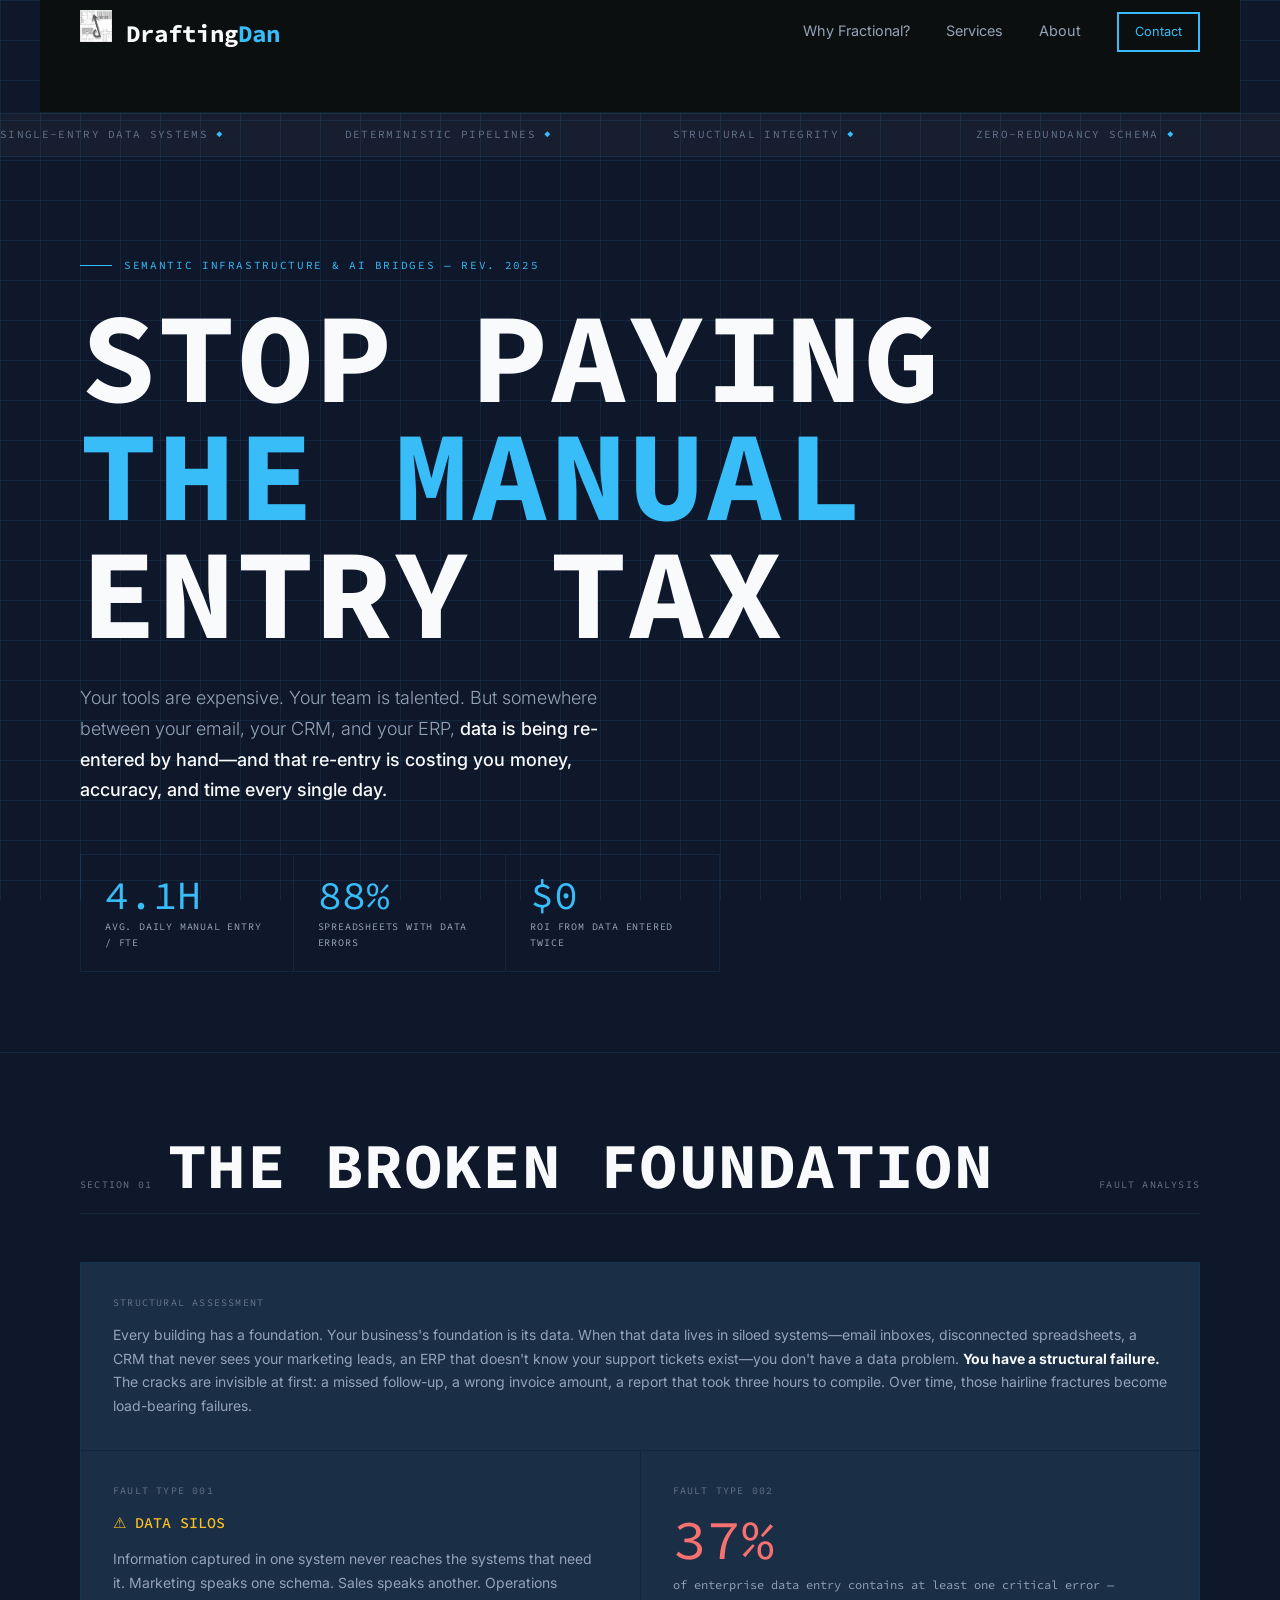
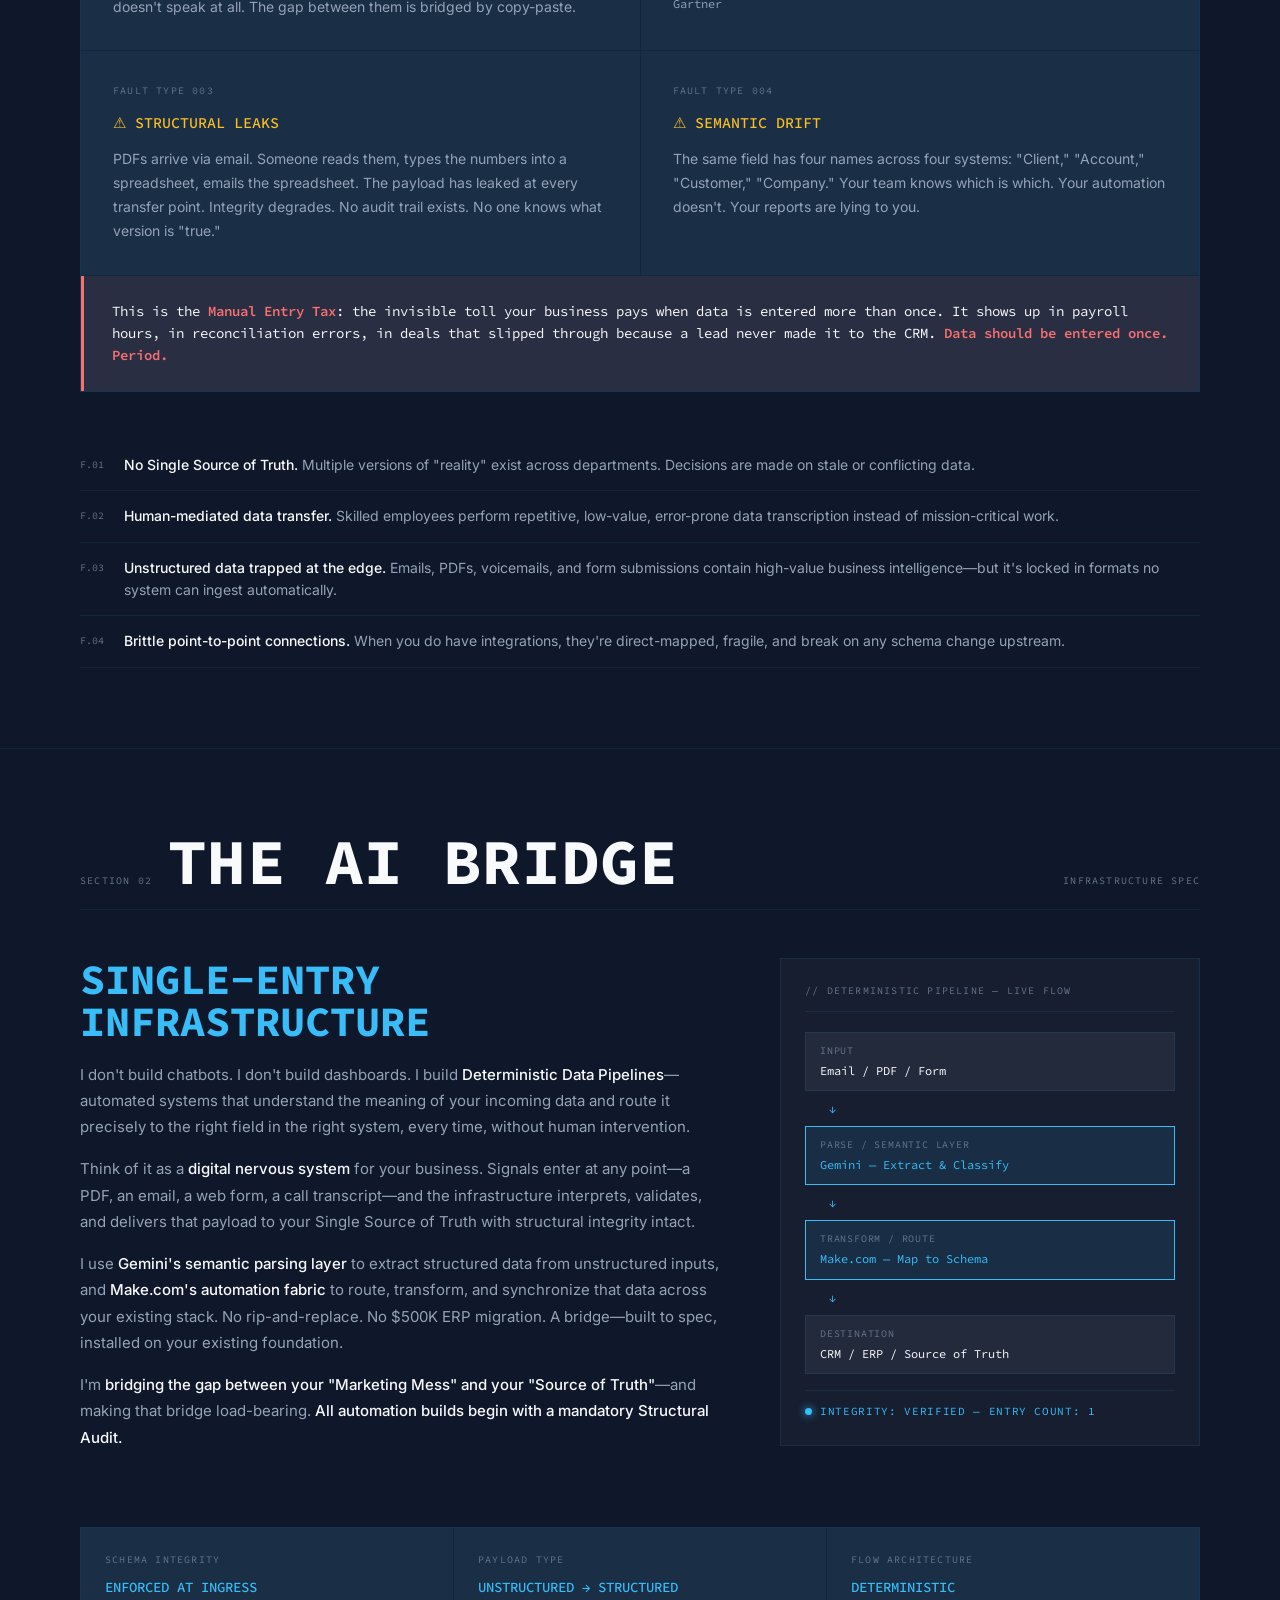
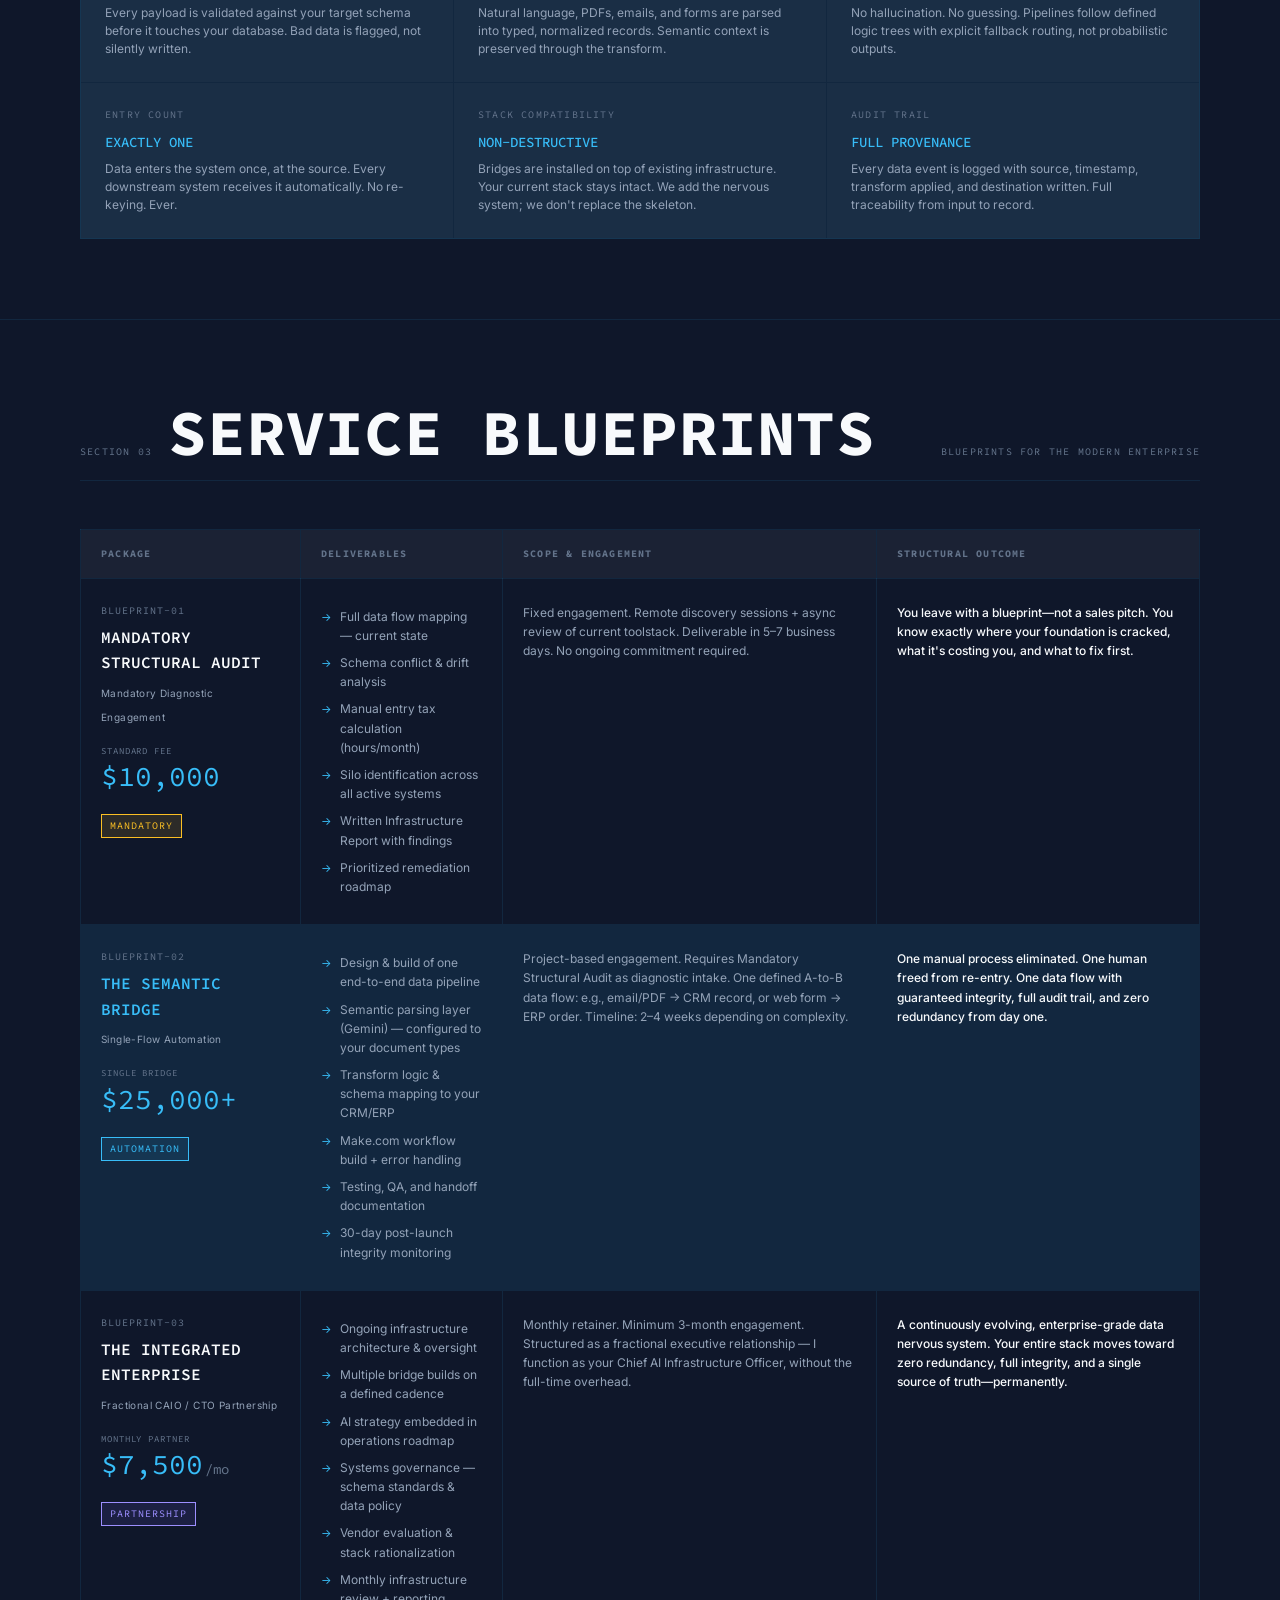
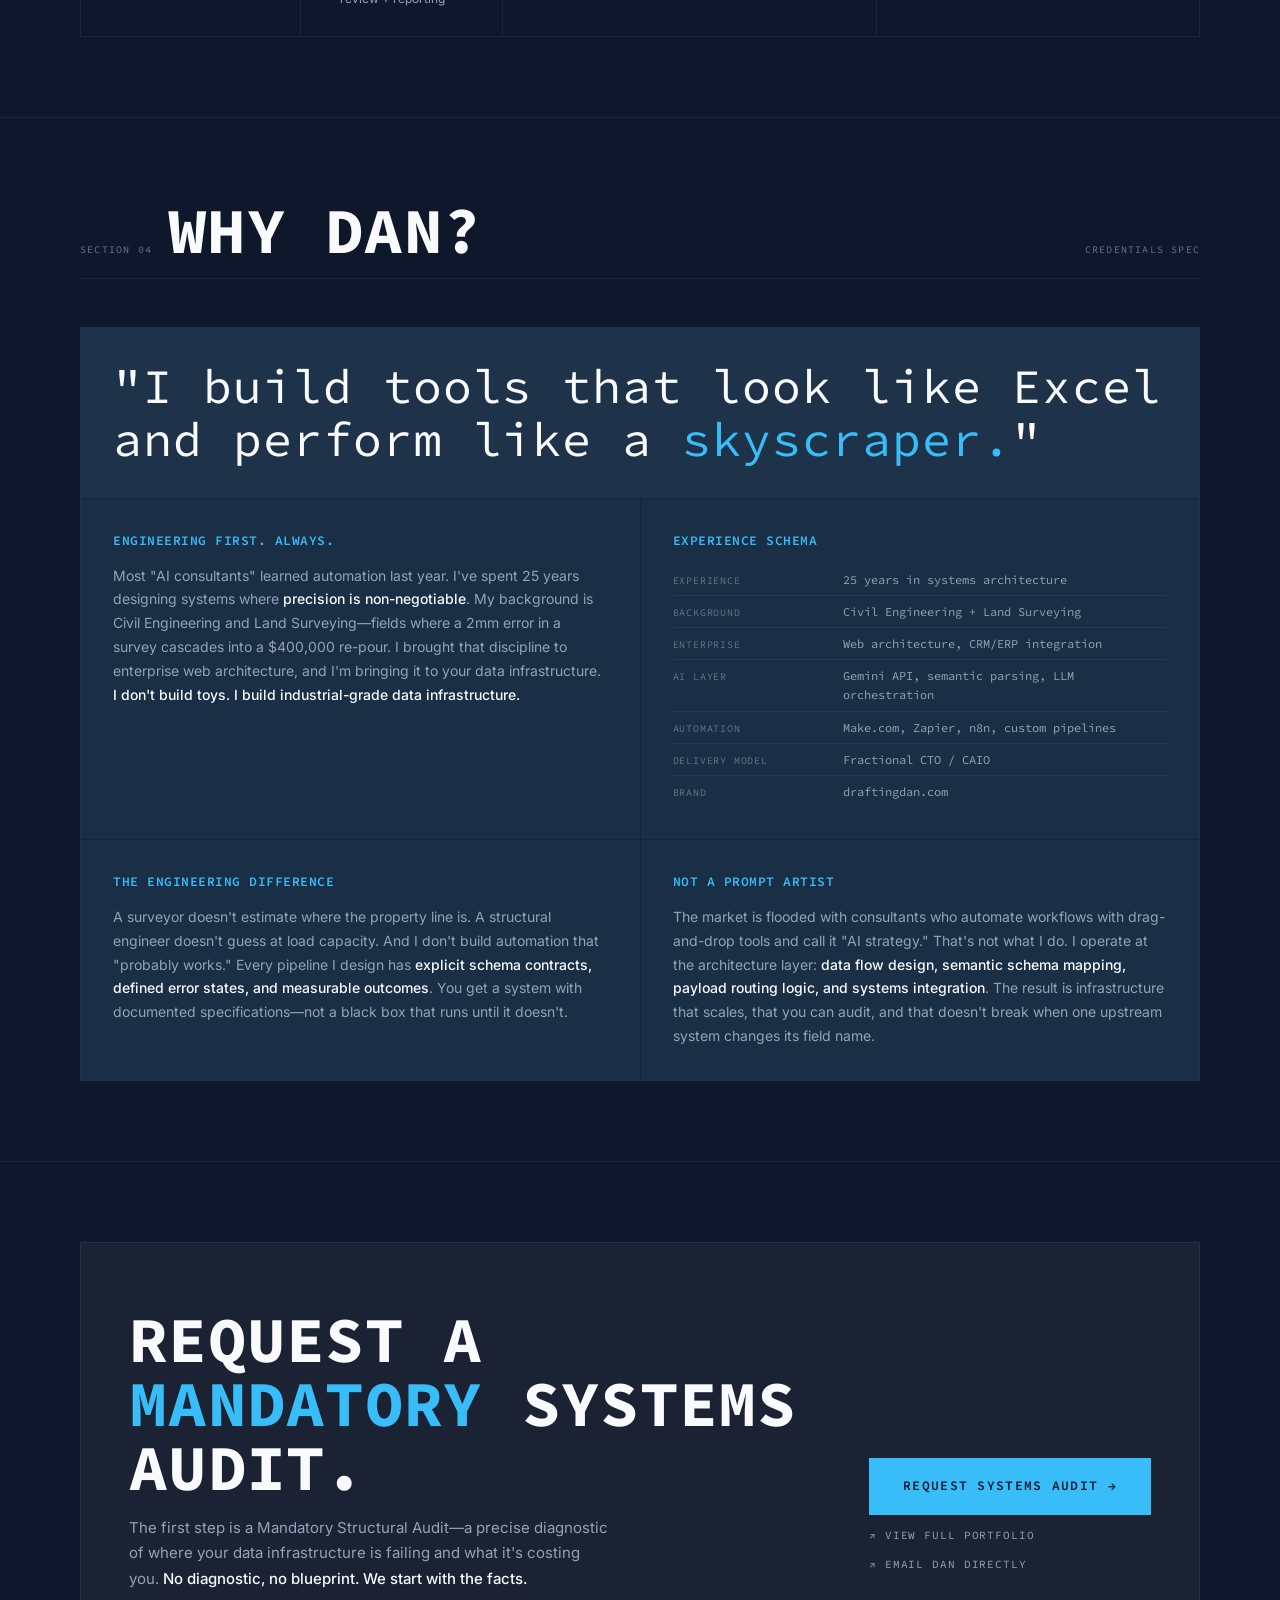
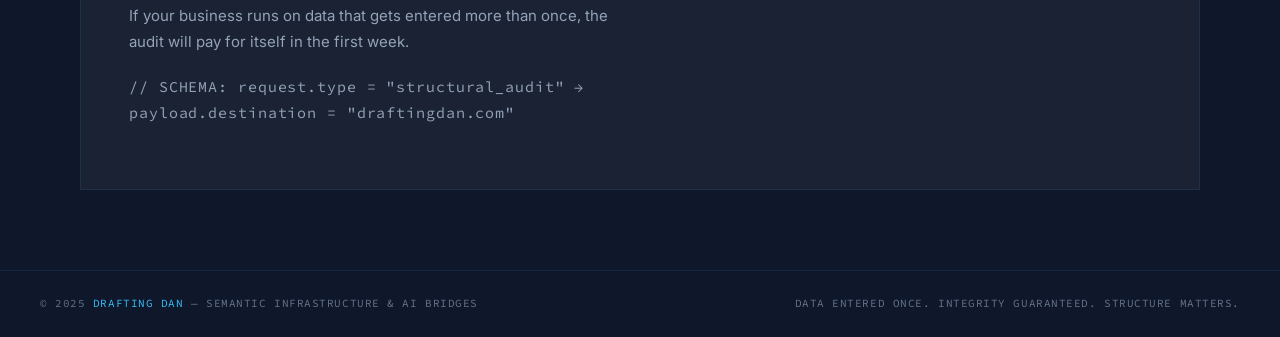
==== commit 84750413: "Add investment amounts" ====
--- a/ai-bridge/index.html
+++ b/ai-bridge/index.html
@@ -11,7 +11,28 @@
   <link
     href="https://fonts.googleapis.com/css2?family=Inter:wght@300;400;600&family=Source+Code+Pro:wght@400;600;700&display=swap"
     rel="stylesheet">
+  <meta name="description"
+    content="Stop the manual entry tax with deterministic data pipelines. DraftingDan builds AI bridges using Gemini and Make.com for single-entry data systems.">
   <link rel="stylesheet" href="style.css">
+
+  <!-- Canonical Tag -->
+  <link rel="canonical" href="https://draftingdan.com/ai-bridge/" />
+
+  <!-- Open Graph / Facebook -->
+  <meta property="og:type" content="website">
+  <meta property="og:url" content="https://draftingdan.com/ai-bridge/">
+  <meta property="og:title" content="Semantic Infrastructure & AI Bridges | DraftingDan">
+  <meta property="og:description"
+    content="Professional AI bridge and deterministic data pipeline design. ELiminate data silos and manual entry errors.">
+  <meta property="og:image" content="https://draftingdan.com/ddlogo-bw.png">
+
+  <!-- Twitter -->
+  <meta property="twitter:card" content="summary_large_image">
+  <meta property="twitter:url" content="https://draftingdan.com/ai-bridge/">
+  <meta property="twitter:title" content="Semantic Infrastructure & AI Bridges | DraftingDan">
+  <meta property="twitter:description"
+    content="Professional AI bridge and deterministic data pipeline design. ELiminate data silos and manual entry errors.">
+  <meta property="twitter:image" content="https://draftingdan.com/ddlogo-bw.png">
 </head>
 
 <body>
@@ -289,122 +310,137 @@
       <span class="section-num">BLUEPRINTS FOR THE MODERN ENTERPRISE</span>
     </div>
 
-    <table class="packages-table">
-      <thead class="packages-thead">
-        <tr>
-          <th style="width:220px">PACKAGE</th>
-          <th>DELIVERABLES</th>
-          <th>SCOPE &amp; ENGAGEMENT</th>
-          <th>STRUCTURAL OUTCOME</th>
-        </tr>
-      </thead>
-      <tbody>
-
-        <!-- Tier 1 -->
-        <tr class="pkg-row">
-          <td class="pkg-cell">
-            <span class="pkg-id">BLUEPRINT-01</span>
-            <span class="pkg-name">MANDATORY STRUCTURAL AUDIT</span>
-            <span class="pkg-subtitle">Mandatory Diagnostic Engagement</span>
-            <div><span class="badge-tier badge-audit">MANDATORY</span></div>
-          </td>
-          <td class="pkg-cell">
-            <div class="pkg-deliverable">
-              <ul>
-                <li>Full data flow mapping — current state</li>
-                <li>Schema conflict &amp; drift analysis</li>
-                <li>Manual entry tax calculation (hours/month)</li>
-                <li>Silo identification across all active systems</li>
-                <li>Written Infrastructure Report with findings</li>
-                <li>Prioritized remediation roadmap</li>
-              </ul>
-            </div>
-          </td>
-          <td class="pkg-cell">
-            <div class="pkg-scope">
-              Fixed engagement. Remote discovery sessions + async review of current toolstack. Deliverable in 5–7
-              business days. No ongoing commitment required.
-            </div>
-          </td>
-          <td class="pkg-cell">
-            <div class="pkg-outcome">
-              You leave with a blueprint—not a sales pitch. You know exactly where your foundation is cracked, what it's
-              costing you, and what to fix first.
-            </div>
-          </td>
-        </tr>
-
-        <!-- Tier 2 — highlighted -->
-        <tr class="pkg-row highlight-row">
-          <td class="pkg-cell">
-            <span class="pkg-id">BLUEPRINT-02</span>
-            <span class="pkg-name">THE SEMANTIC BRIDGE</span>
-            <span class="pkg-subtitle">Single-Flow Automation</span>
-            <div><span class="badge-tier badge-bridge">AUTOMATION</span></div>
-          </td>
-          <td class="pkg-cell">
-            <div class="pkg-deliverable">
-              <ul>
-                <li>Design &amp; build of one end-to-end data pipeline</li>
-                <li>Semantic parsing layer (Gemini) — configured to your document types</li>
-                <li>Transform logic &amp; schema mapping to your CRM/ERP</li>
-                <li>Make.com workflow build + error handling</li>
-                <li>Testing, QA, and handoff documentation</li>
-                <li>30-day post-launch integrity monitoring</li>
-              </ul>
-            </div>
-          </td>
-          <td class="pkg-cell">
-            <div class="pkg-scope">
-              Project-based engagement. Requires Mandatory Structural Audit as diagnostic intake. One defined A-to-B
-              data flow: e.g., email/PDF → CRM record, or web form → ERP
-              order. Timeline: 2–4 weeks depending on complexity.
-            </div>
-          </td>
-          <td class="pkg-cell">
-            <div class="pkg-outcome">
-              One manual process eliminated. One human freed from re-entry. One data flow with guaranteed integrity,
-              full audit trail, and zero redundancy from day one.
-            </div>
-          </td>
-        </tr>
-
-        <!-- Tier 3 -->
-        <tr class="pkg-row">
-          <td class="pkg-cell">
-            <span class="pkg-id">BLUEPRINT-03</span>
-            <span class="pkg-name">THE INTEGRATED ENTERPRISE</span>
-            <span class="pkg-subtitle">Fractional CAIO / CTO Partnership</span>
-            <div><span class="badge-tier badge-enterprise">PARTNERSHIP</span></div>
-          </td>
-          <td class="pkg-cell">
-            <div class="pkg-deliverable">
-              <ul>
-                <li>Ongoing infrastructure architecture &amp; oversight</li>
-                <li>Multiple bridge builds on a defined cadence</li>
-                <li>AI strategy embedded in operations roadmap</li>
-                <li>Systems governance — schema standards &amp; data policy</li>
-                <li>Vendor evaluation &amp; stack rationalization</li>
-                <li>Monthly infrastructure review + reporting</li>
-              </ul>
-            </div>
-          </td>
-          <td class="pkg-cell">
-            <div class="pkg-scope">
-              Monthly retainer. Minimum 3-month engagement. Structured as a fractional executive relationship — I
-              function as your Chief AI Infrastructure Officer, without the full-time overhead.
-            </div>
-          </td>
-          <td class="pkg-cell">
-            <div class="pkg-outcome">
-              A continuously evolving, enterprise-grade data nervous system. Your entire stack moves toward zero
-              redundancy, full integrity, and a single source of truth—permanently.
-            </div>
-          </td>
-        </tr>
-
-      </tbody>
-    </table>
+    <div class="table-wrap">
+      <table class="packages-table">
+        <thead class="packages-thead">
+          <tr>
+            <th style="width:220px">PACKAGE</th>
+            <th>DELIVERABLES</th>
+            <th>SCOPE &amp; ENGAGEMENT</th>
+            <th>STRUCTURAL OUTCOME</th>
+          </tr>
+        </thead>
+        <tbody>
+
+          <!-- Tier 1 -->
+          <tr class="pkg-row">
+            <td class="pkg-cell">
+              <span class="pkg-id">BLUEPRINT-01</span>
+              <span class="pkg-name">MANDATORY STRUCTURAL AUDIT</span>
+              <span class="pkg-subtitle">Mandatory Diagnostic Engagement</span>
+              <div class="pkg-investment">
+                <span class="investment-label">STANDARD FEE</span>
+                <span class="investment-val">$10,000</span>
+              </div>
+              <div><span class="badge-tier badge-audit">MANDATORY</span></div>
+            </td>
+            <td class="pkg-cell">
+              <div class="pkg-deliverable">
+                <ul>
+                  <li>Full data flow mapping — current state</li>
+                  <li>Schema conflict &amp; drift analysis</li>
+                  <li>Manual entry tax calculation (hours/month)</li>
+                  <li>Silo identification across all active systems</li>
+                  <li>Written Infrastructure Report with findings</li>
+                  <li>Prioritized remediation roadmap</li>
+                </ul>
+              </div>
+            </td>
+            <td class="pkg-cell">
+              <div class="pkg-scope">
+                Fixed engagement. Remote discovery sessions + async review of current toolstack. Deliverable in 5–7
+                business days. No ongoing commitment required.
+              </div>
+            </td>
+            <td class="pkg-cell">
+              <div class="pkg-outcome">
+                You leave with a blueprint—not a sales pitch. You know exactly where your foundation is cracked, what
+                it's
+                costing you, and what to fix first.
+              </div>
+            </td>
+          </tr>
+
+          <!-- Tier 2 — highlighted -->
+          <tr class="pkg-row highlight-row">
+            <td class="pkg-cell">
+              <span class="pkg-id">BLUEPRINT-02</span>
+              <span class="pkg-name">THE SEMANTIC BRIDGE</span>
+              <span class="pkg-subtitle">Single-Flow Automation</span>
+              <div class="pkg-investment">
+                <span class="investment-label">SINGLE BRIDGE</span>
+                <span class="investment-val">$25,000+</span>
+              </div>
+              <div><span class="badge-tier badge-bridge">AUTOMATION</span></div>
+            </td>
+            <td class="pkg-cell">
+              <div class="pkg-deliverable">
+                <ul>
+                  <li>Design &amp; build of one end-to-end data pipeline</li>
+                  <li>Semantic parsing layer (Gemini) — configured to your document types</li>
+                  <li>Transform logic &amp; schema mapping to your CRM/ERP</li>
+                  <li>Make.com workflow build + error handling</li>
+                  <li>Testing, QA, and handoff documentation</li>
+                  <li>30-day post-launch integrity monitoring</li>
+                </ul>
+              </div>
+            </td>
+            <td class="pkg-cell">
+              <div class="pkg-scope">
+                Project-based engagement. Requires Mandatory Structural Audit as diagnostic intake. One defined A-to-B
+                data flow: e.g., email/PDF → CRM record, or web form → ERP
+                order. Timeline: 2–4 weeks depending on complexity.
+              </div>
+            </td>
+            <td class="pkg-cell">
+              <div class="pkg-outcome">
+                One manual process eliminated. One human freed from re-entry. One data flow with guaranteed integrity,
+                full audit trail, and zero redundancy from day one.
+              </div>
+            </td>
+          </tr>
+
+          <!-- Tier 3 -->
+          <tr class="pkg-row">
+            <td class="pkg-cell">
+              <span class="pkg-id">BLUEPRINT-03</span>
+              <span class="pkg-name">THE INTEGRATED ENTERPRISE</span>
+              <span class="pkg-subtitle">Fractional CAIO / CTO Partnership</span>
+              <div class="pkg-investment">
+                <span class="investment-label">MONTHLY PARTNER</span>
+                <span class="investment-val">$7,500<span class="per-month">/mo</span></span>
+              </div>
+              <div><span class="badge-tier badge-enterprise">PARTNERSHIP</span></div>
+            </td>
+            <td class="pkg-cell">
+              <div class="pkg-deliverable">
+                <ul>
+                  <li>Ongoing infrastructure architecture &amp; oversight</li>
+                  <li>Multiple bridge builds on a defined cadence</li>
+                  <li>AI strategy embedded in operations roadmap</li>
+                  <li>Systems governance — schema standards &amp; data policy</li>
+                  <li>Vendor evaluation &amp; stack rationalization</li>
+                  <li>Monthly infrastructure review + reporting</li>
+                </ul>
+              </div>
+            </td>
+            <td class="pkg-cell">
+              <div class="pkg-scope">
+                Monthly retainer. Minimum 3-month engagement. Structured as a fractional executive relationship — I
+                function as your Chief AI Infrastructure Officer, without the full-time overhead.
+              </div>
+            </td>
+            <td class="pkg-cell">
+              <div class="pkg-outcome">
+                A continuously evolving, enterprise-grade data nervous system. Your entire stack moves toward zero
+                redundancy, full integrity, and a single source of truth—permanently.
+              </div>
+            </td>
+          </tr>
+
+        </tbody>
+      </table>
+    </div>
   </section>
 
   <hr class="rule">
--- a/ai-bridge/style.css
+++ b/ai-bridge/style.css
@@ -504,6 +504,12 @@
     }
 
     /* PACKAGES */
+    .table-wrap {
+        overflow-x: auto;
+        -webkit-overflow-scrolling: touch;
+        width: 100%;
+    }
+
     .packages-table {
         border: 1px solid var(--border);
         width: 100%;
@@ -635,6 +641,34 @@
         background: rgba(120, 100, 255, 0.12);
         color: #9d8fff;
         border: 1px solid #9d8fff;
+    }
+
+    .pkg-investment {
+        display: flex;
+        flex-direction: column;
+        gap: 4px;
+        margin: 16px 0;
+    }
+
+    .investment-label {
+        font-size: 9px;
+        color: var(--ink-dim);
+        letter-spacing: 0.1em;
+        text-transform: uppercase;
+        font-family: var(--mono);
+    }
+
+    .investment-val {
+        font-size: 28px;
+        font-family: var(--display);
+        color: var(--accent);
+        line-height: 1;
+    }
+
+    .per-month {
+        font-size: 14px;
+        color: var(--ink-dim);
+        margin-left: 2px;
     }
 
     .pkg-row.highlight-row .pkg-cell {
